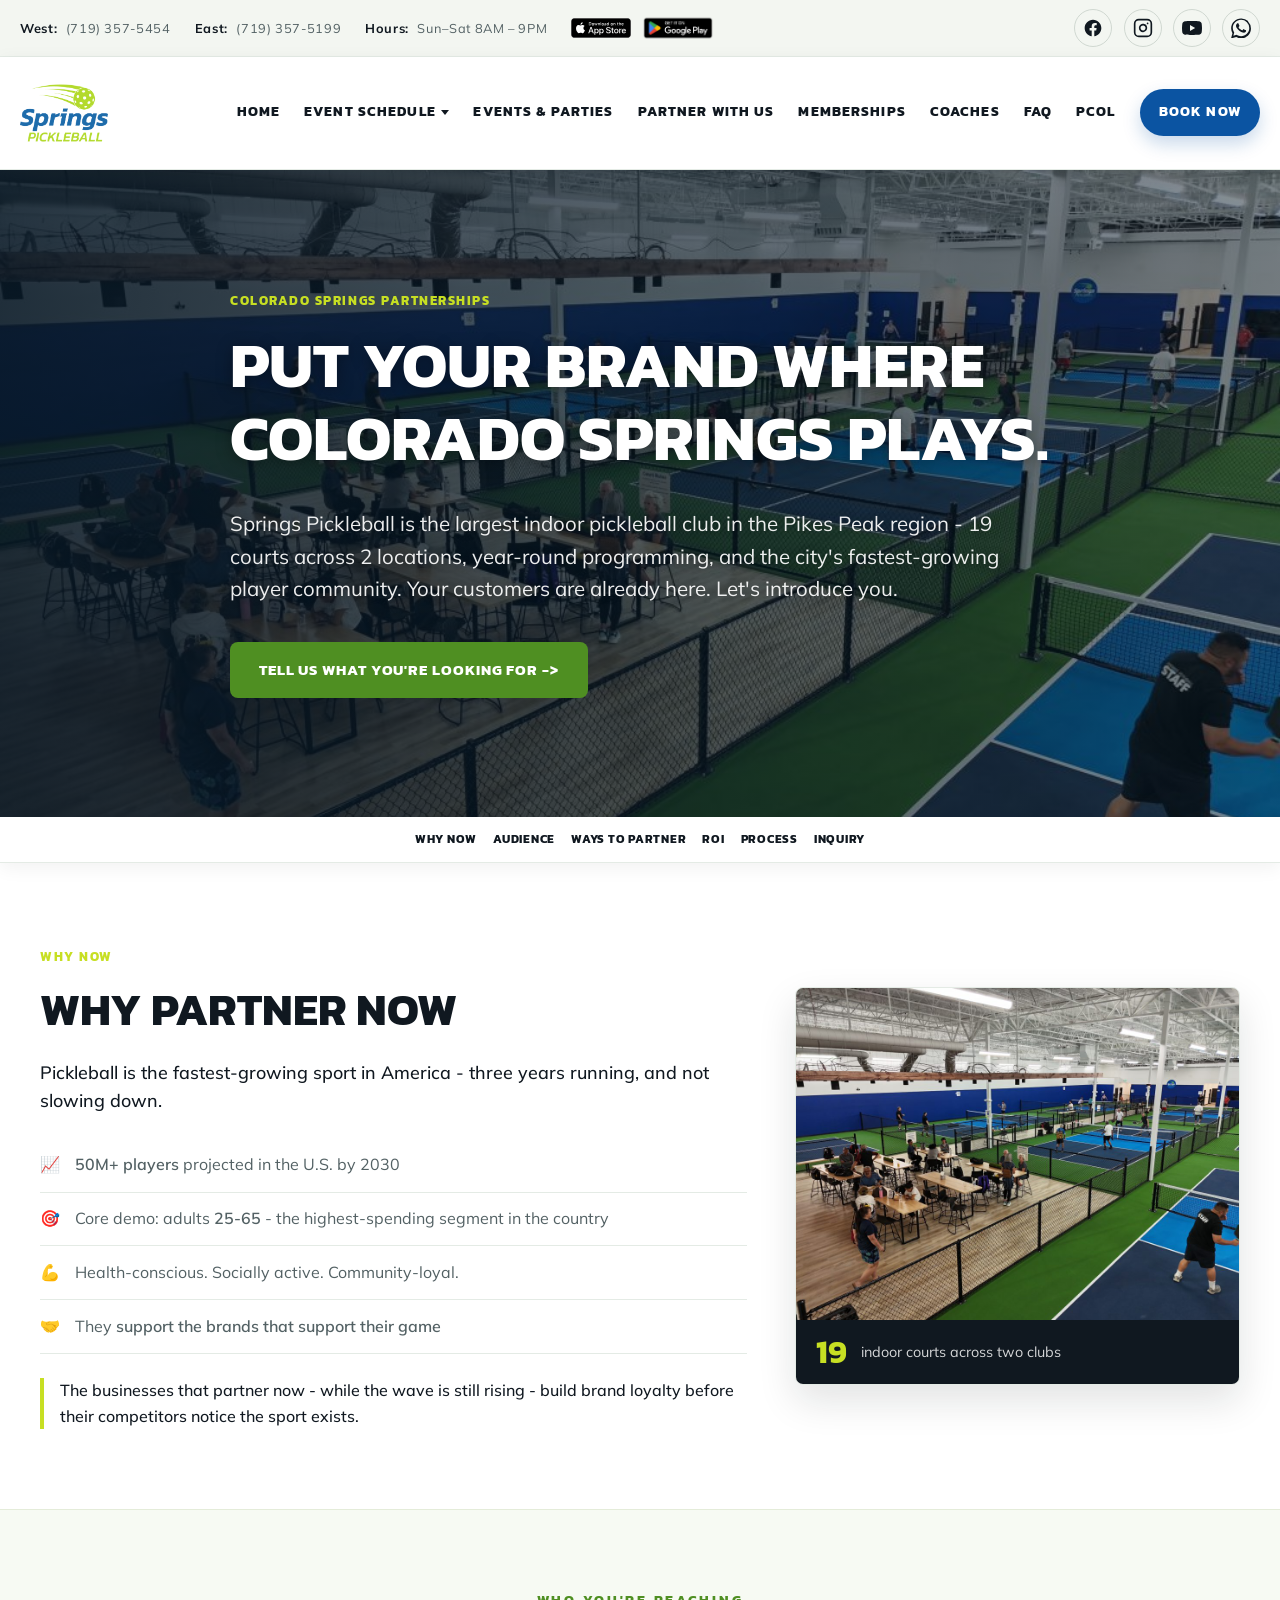
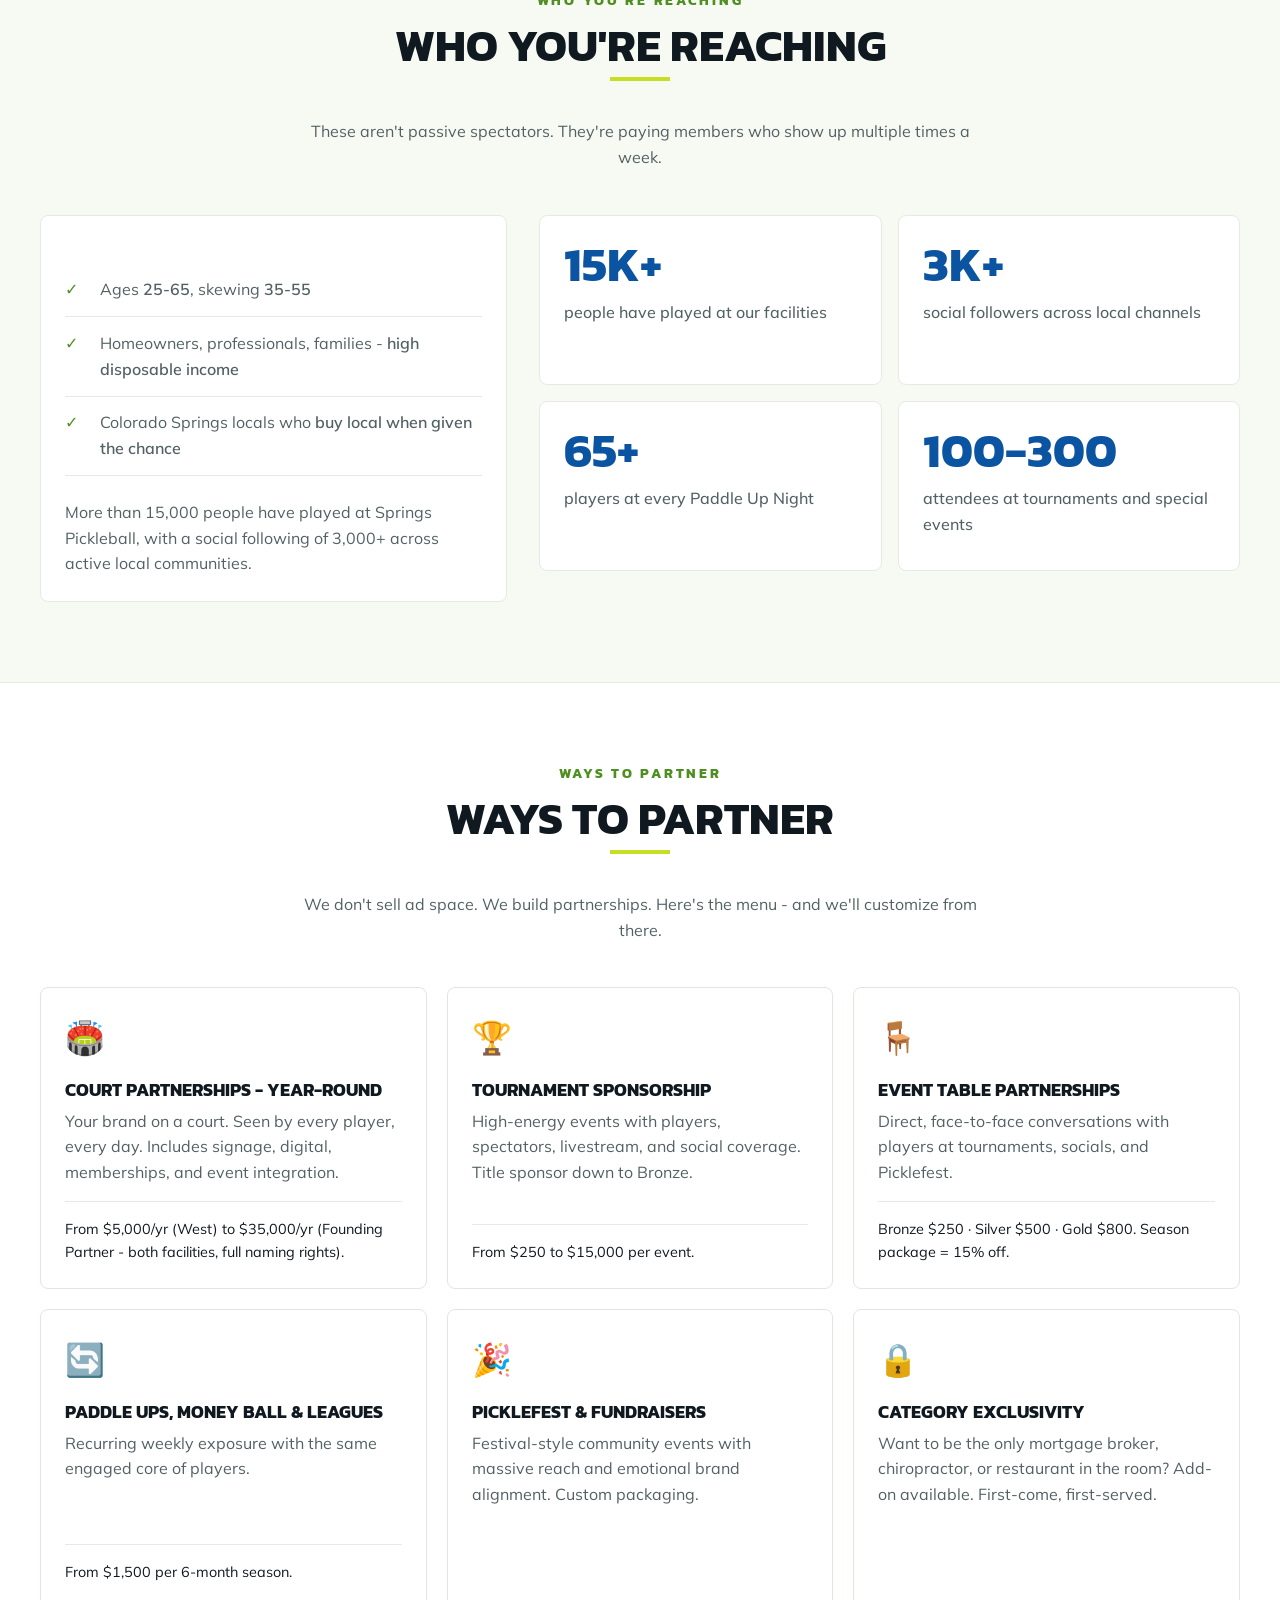
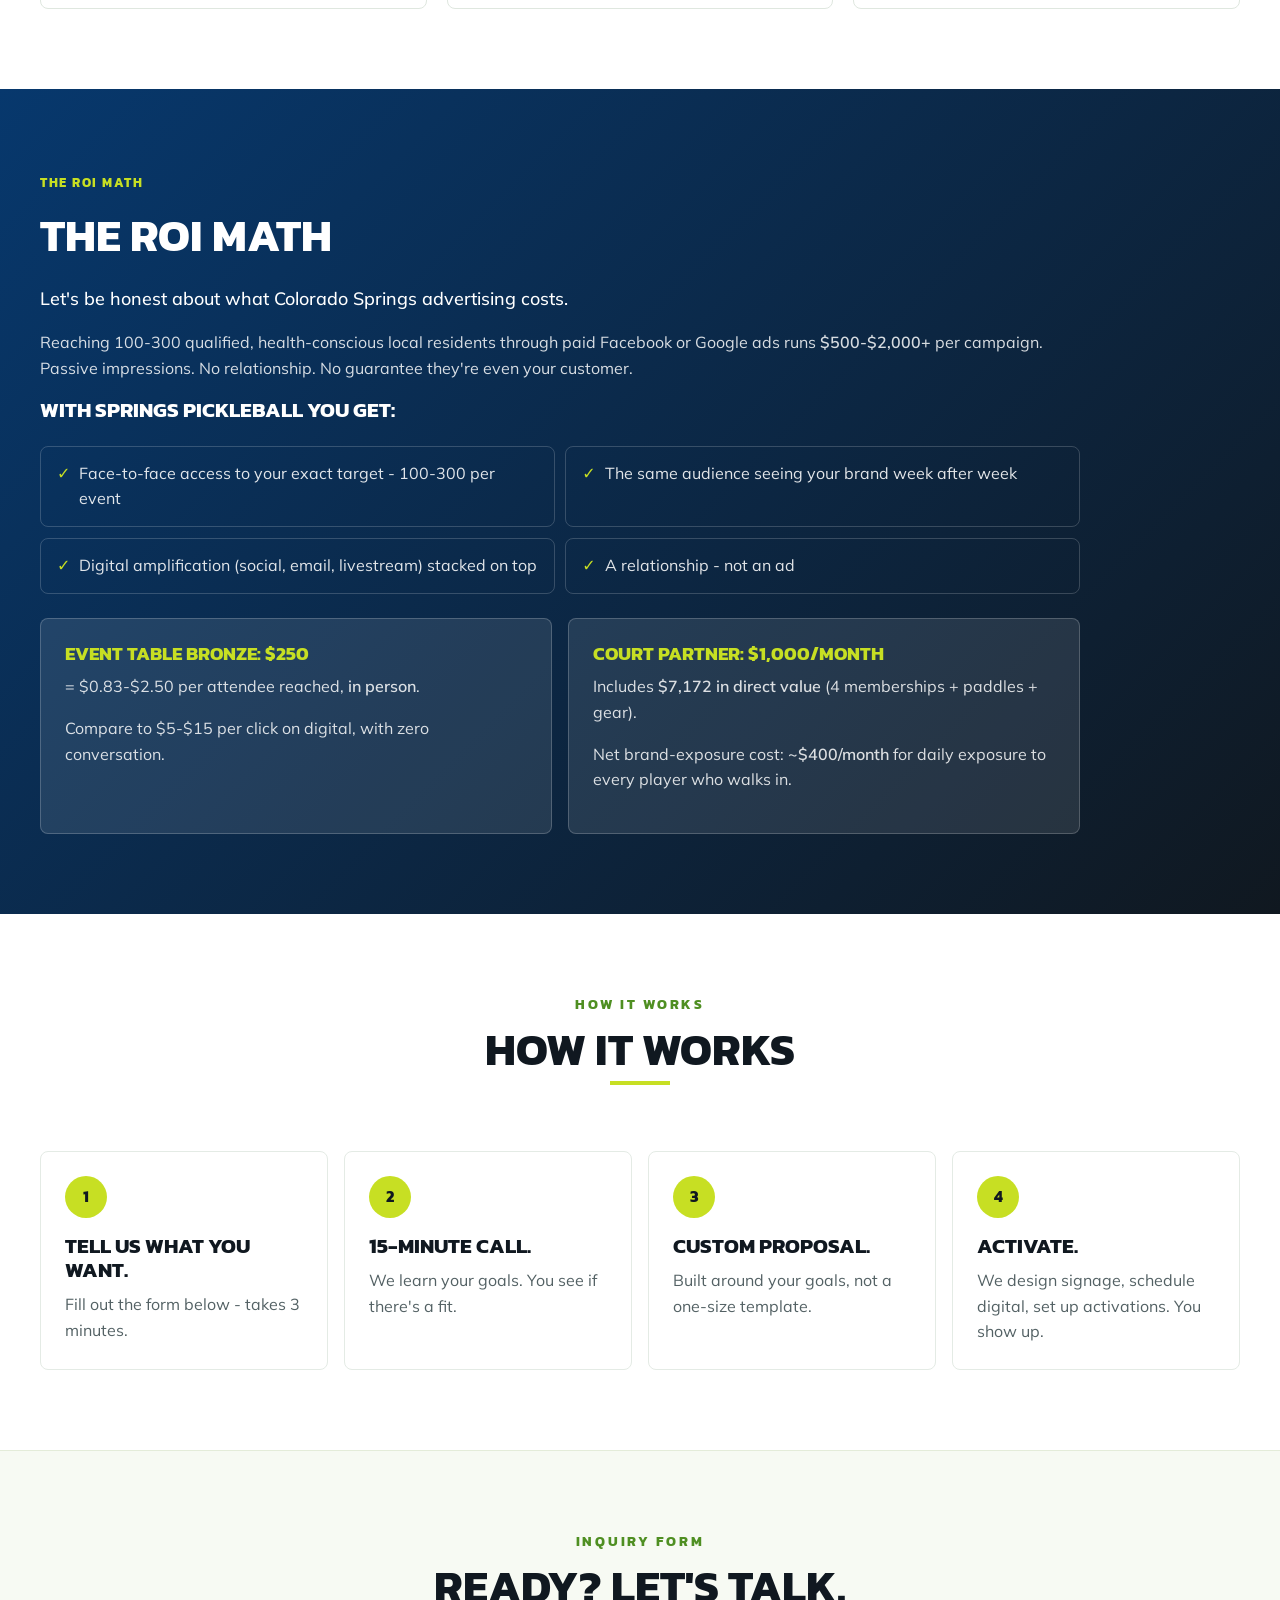
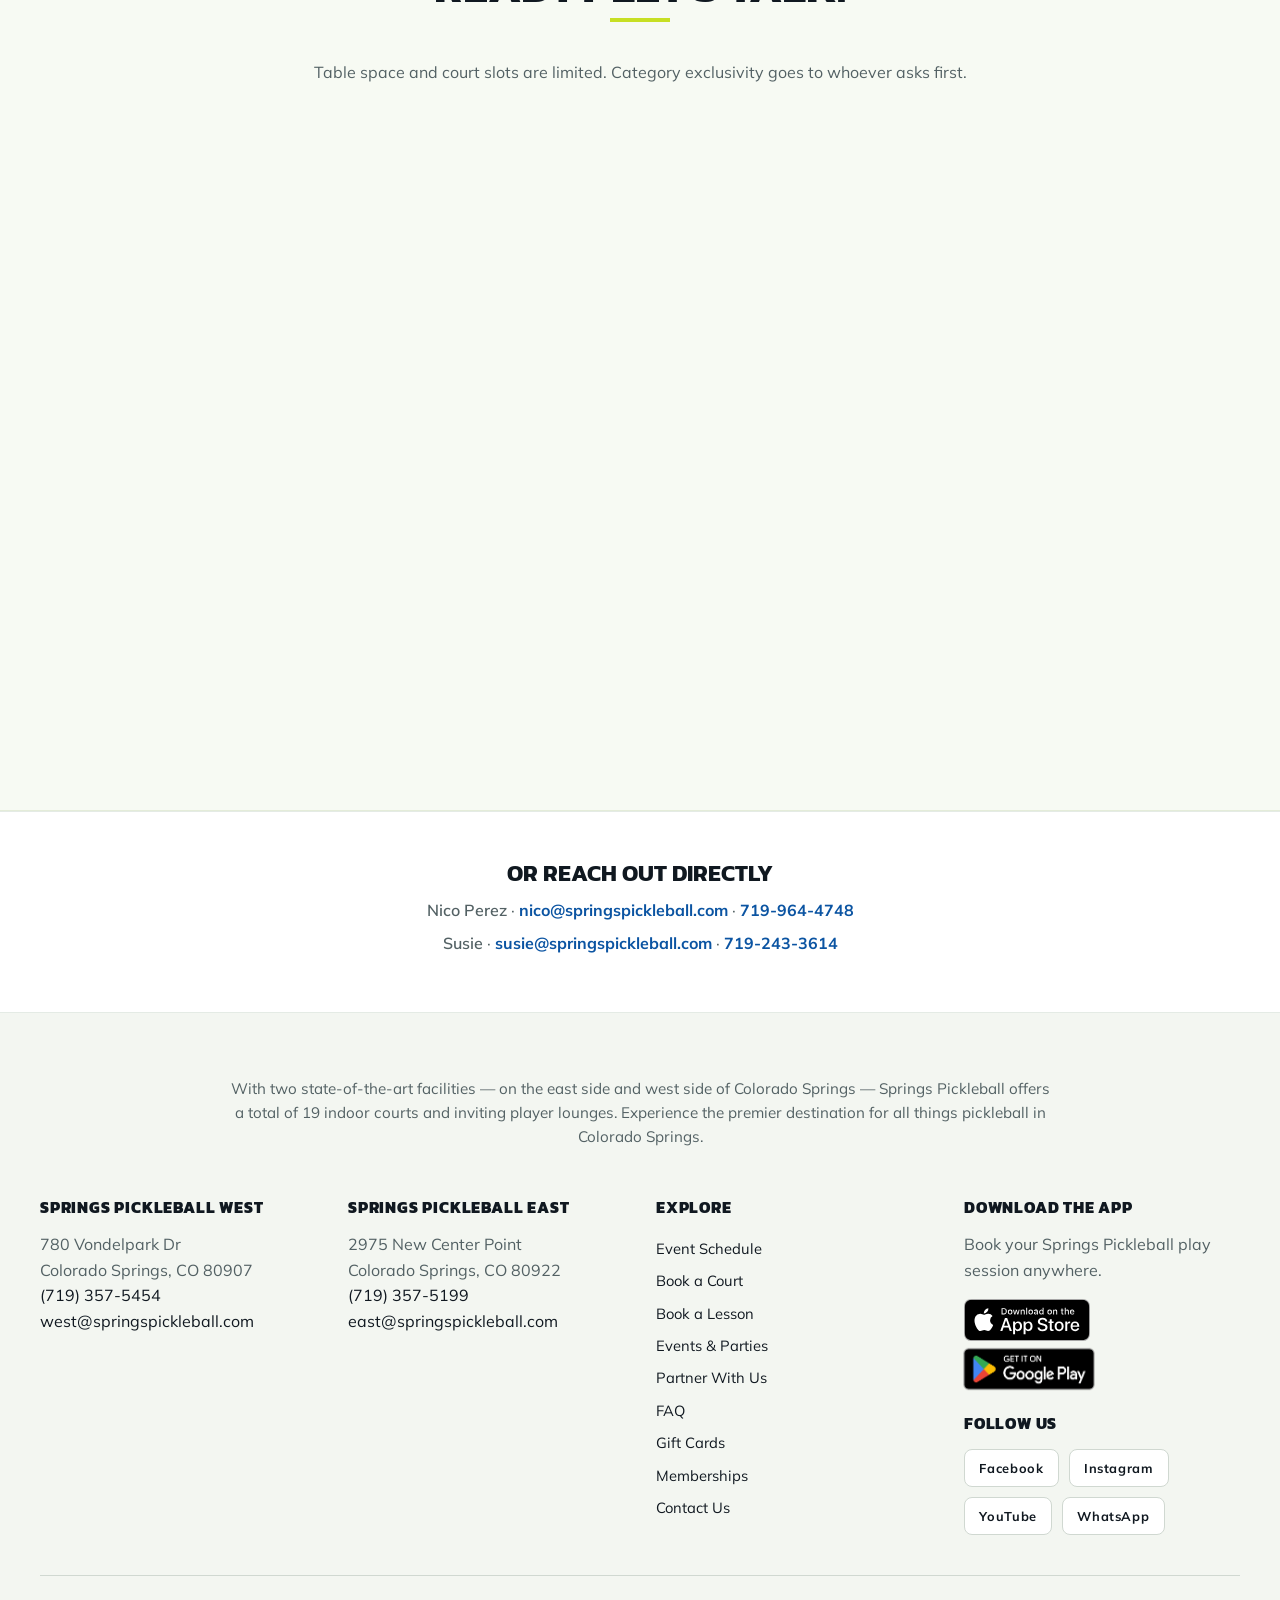
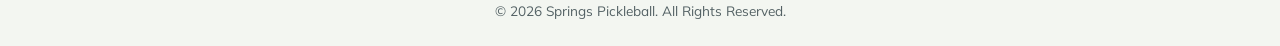
==== become-a-sponsor/index.html @ d71f283a "remove jobs" ====
<!DOCTYPE html>
<html lang="en">
<head>
<meta charset="UTF-8">
<meta name="viewport" content="width=device-width, initial-scale=1">
<title>Sponsor Springs Pickleball — Colorado Springs Partnerships</title>
<meta name="description" content="Partner with Colorado Springs' largest indoor pickleball community. Court, tournament, event table, and vendor sponsorships starting at $250. Get a custom proposal.">
<link rel="canonical" href="https://springspickleball.com/become-a-sponsor/">
<meta property="og:type" content="website">
<meta property="og:site_name" content="Springs Pickleball">
<meta property="og:title" content="Sponsor Springs Pickleball — Colorado Springs Partnerships">
<meta property="og:description" content="Partner with Colorado Springs' largest indoor pickleball community. Court, tournament, event table, and vendor sponsorships starting at $250. Get a custom proposal.">
<meta property="og:url" content="https://springspickleball.com/become-a-sponsor/">
<meta property="og:image" content="https://springspickleball.com/images/east-primary-overview-people.jpg">
<meta name="twitter:card" content="summary_large_image">
<meta name="twitter:title" content="Sponsor Springs Pickleball — Colorado Springs Partnerships">
<meta name="twitter:description" content="Partner with Colorado Springs' largest indoor pickleball community. Court, tournament, event table, and vendor sponsorships starting at $250.">
<meta name="twitter:image" content="https://springspickleball.com/images/east-primary-overview-people.jpg">
<script type="application/ld+json">
{
  "@context": "https://schema.org",
  "@type": "SportsActivityLocation",
  "@id": "https://springspickleball.com/#business",
  "name": "Springs Pickleball",
  "url": "https://springspickleball.com/",
  "image": "https://springspickleball.com/images/east-primary-overview-people.jpg",
  "description": "Indoor pickleball club in Colorado Springs with 19 courts across West and East locations, level-based open play, tournaments, lessons, events, memberships, and AI court cameras.",
  "sport": "Pickleball",
  "priceRange": "$$",
  "sameAs": [
    "https://www.facebook.com/profile.php?id=100082905789301",
    "https://www.instagram.com/springspickleball/",
    "https://www.youtube.com/@SpringsPickleballClub"
  ],
  "department": [
    {
      "@type": "SportsActivityLocation",
      "name": "Springs Pickleball West",
      "telephone": "+1-719-357-5454",
      "address": {
        "@type": "PostalAddress",
        "streetAddress": "780 Vondelpark Dr",
        "addressLocality": "Colorado Springs",
        "addressRegion": "CO",
        "postalCode": "80907",
        "addressCountry": "US"
      },
      "openingHoursSpecification": [{
        "@type": "OpeningHoursSpecification",
        "dayOfWeek": ["Monday","Tuesday","Wednesday","Thursday","Friday","Saturday","Sunday"],
        "opens": "08:00",
        "closes": "21:00"
      }]
    },
    {
      "@type": "SportsActivityLocation",
      "name": "Springs Pickleball East",
      "telephone": "+1-719-357-5199",
      "address": {
        "@type": "PostalAddress",
        "streetAddress": "2975 New Center Point",
        "addressLocality": "Colorado Springs",
        "addressRegion": "CO",
        "postalCode": "80922",
        "addressCountry": "US"
      },
      "openingHoursSpecification": [{
        "@type": "OpeningHoursSpecification",
        "dayOfWeek": ["Monday","Tuesday","Wednesday","Thursday","Friday","Saturday","Sunday"],
        "opens": "08:00",
        "closes": "21:00"
      }]
    }
  ]
}
</script>
<link rel="icon" href="/images/logo.png">
<link rel="preconnect" href="https://fonts.googleapis.com">
<link rel="preconnect" href="https://fonts.gstatic.com" crossorigin>
<link rel="preload" as="style" href="https://fonts.googleapis.com/css2?family=Kanit:wght@600;700;800;900&family=Mulish:wght@400;500;600;700&display=swap">
<link href="https://fonts.googleapis.com/css2?family=Kanit:wght@600;700;800;900&family=Mulish:wght@400;500;600;700&display=swap" rel="stylesheet">
<link rel="stylesheet" href="/styles.css">
<!-- PostHog analytics -->
<script>
    !function(t,e){var o,n,p,r;e.__SV||(window.posthog && window.posthog.__loaded)||(window.posthog=e,e._i=[],e.init=function(i,s,a){function g(t,e){var o=e.split(".");2==o.length&&(t=t[o[0]],e=o[1]),t[e]=function(){t.push([e].concat(Array.prototype.slice.call(arguments,0)))}}(p=t.createElement("script")).type="text/javascript",p.crossOrigin="anonymous",p.async=!0,p.src=s.api_host.replace(".i.posthog.com","-assets.i.posthog.com")+"/static/array.js",(r=t.getElementsByTagName("script")[0]).parentNode.insertBefore(p,r);var u=e;for(void 0!==a?u=e[a]=[]:a="posthog",u.people=u.people||[],u.toString=function(t){var e="posthog";return"posthog"!==a&&(e+="."+a),t||(e+=" (stub)"),e},u.people.toString=function(){return u.toString(1)+".people (stub)"},o="Ai Ri init Vi Yi Rr zi Gi Zi capture calculateEventProperties en register register_once register_for_session unregister unregister_for_session sn getFeatureFlag getFeatureFlagPayload getFeatureFlagResult isFeatureEnabled reloadFeatureFlags updateFlags updateEarlyAccessFeatureEnrollment getEarlyAccessFeatures on onFeatureFlags onSurveysLoaded onSessionId getSurveys getActiveMatchingSurveys renderSurvey displaySurvey cancelPendingSurvey canRenderSurvey canRenderSurveyAsync an identify setPersonProperties group resetGroups setPersonPropertiesForFlags resetPersonPropertiesForFlags setGroupPropertiesForFlags resetGroupPropertiesForFlags reset setIdentity clearIdentity get_distinct_id getGroups get_session_id get_session_replay_url alias set_config startSessionRecording stopSessionRecording sessionRecordingStarted captureException addExceptionStep captureLog startExceptionAutocapture stopExceptionAutocapture loadToolbar get_property getSessionProperty rn Ki createPersonProfile setInternalOrTestUser nn $i hn opt_in_capturing opt_out_capturing has_opted_in_capturing has_opted_out_capturing get_explicit_consent_status is_capturing clear_opt_in_out_capturing Xi debug Mr tn getPageViewId captureTraceFeedback captureTraceMetric Di".split(" "),n=0;n<o.length;n++)g(u,o[n]);e._i.push([i,s,a])},e.__SV=1)}(document,window.posthog||[]);
    posthog.init('phc_vF6eUVDUjHxFuzRYnQdYyFNWEmRdH77WgLQWCtuxiQvF', {
        api_host: 'https://us.i.posthog.com',
        defaults: '2026-01-30',
        person_profiles: 'identified_only',
    })
</script>
</head>
<body>

<div class="utility-bar">
  <div class="container">
    <div class="utility-info">
      <span><strong>West:</strong> <a href="tel:17193575454">(719) 357-5454</a></span>
      <span><strong>East:</strong> <a href="tel:17193575199">(719) 357-5199</a></span>
      <span><strong>Hours:</strong> Sun–Sat 8AM – 9PM</span>
      <span class="utility-apps">
        <a href="https://apps.apple.com/us/app/springs-pickleball/id6746125979" target="_blank" rel="noopener" class="app-badge apple" aria-label="Download on the App Store">
          <img src="/images/app-store-badge.svg" alt="Download on the App Store" loading="lazy" decoding="async">
        </a>
        <a href="https://play.google.com/store/apps/details?id=com.courtreserve.springpickvondelpark" target="_blank" rel="noopener" class="app-badge google" aria-label="Get it on Google Play">
          <img src="/images/google-play-badge.png" alt="Get it on Google Play" loading="lazy" decoding="async">
        </a>
      </span>
    </div>
    <div class="utility-social">
      <a href="https://www.facebook.com/profile.php?id=100082905789301" target="_blank" rel="noopener" aria-label="Facebook"><svg xmlns="http://www.w3.org/2000/svg" viewBox="0 0 24 24" fill="currentColor" aria-hidden="true"><path d="M22 12.06C22 6.5 17.52 2 12 2S2 6.5 2 12.06C2 17.08 5.66 21.24 10.44 22v-7.03H7.9v-2.91h2.54V9.85c0-2.52 1.49-3.91 3.77-3.91 1.09 0 2.24.2 2.24.2v2.47h-1.26c-1.24 0-1.63.77-1.63 1.57v1.89h2.77l-.44 2.91h-2.33V22C18.34 21.24 22 17.08 22 12.06z"/></svg></a>
      <a href="https://www.instagram.com/springspickleball/" target="_blank" rel="noopener" aria-label="Instagram"><svg xmlns="http://www.w3.org/2000/svg" viewBox="0 0 24 24" fill="none" stroke="currentColor" stroke-width="2" stroke-linecap="round" stroke-linejoin="round" aria-hidden="true"><rect width="20" height="20" x="2" y="2" rx="5"/><path d="M16 11.37A4 4 0 1 1 12.63 8 4 4 0 0 1 16 11.37z"/><path d="M17.5 6.5h.01"/></svg></a>
      <a href="https://www.youtube.com/@SpringsPickleballClub" target="_blank" rel="noopener" aria-label="YouTube"><svg xmlns="http://www.w3.org/2000/svg" viewBox="0 0 24 24" fill="currentColor" aria-hidden="true"><path d="M23.5 6.2a3 3 0 0 0-2.1-2.1C19.5 3.6 12 3.6 12 3.6s-7.5 0-9.4.5A3 3 0 0 0 .5 6.2 31.6 31.6 0 0 0 0 12a31.6 31.6 0 0 0 .5 5.8 3 3 0 0 0 2.1 2.1c1.9.5 9.4.5 9.4.5s7.5 0 9.4-.5a3 3 0 0 0 2.1-2.1A31.6 31.6 0 0 0 24 12a31.6 31.6 0 0 0-.5-5.8zM9.6 15.5v-7l6.2 3.5-6.2 3.5z"/></svg></a>
      <a href="https://chat.whatsapp.com/K9vtiqorP8m2vQCubyhikW?mode=r_c" target="_blank" rel="noopener" aria-label="WhatsApp"><svg xmlns="http://www.w3.org/2000/svg" viewBox="0 0 24 24" fill="currentColor" aria-hidden="true"><path d="M17.47 14.38c-.3-.15-1.76-.87-2.03-.97-.27-.1-.47-.15-.67.15-.2.3-.77.97-.94 1.17-.17.2-.35.22-.64.07-.3-.15-1.26-.46-2.39-1.48-.88-.79-1.48-1.76-1.65-2.06-.17-.3-.02-.46.13-.61.13-.13.3-.35.44-.52.15-.17.2-.3.3-.5.1-.2.05-.37-.02-.52-.08-.15-.67-1.61-.92-2.21-.24-.58-.49-.5-.67-.51h-.57c-.2 0-.52.07-.79.37-.27.3-1.04 1.02-1.04 2.48s1.07 2.88 1.21 3.08c.15.2 2.1 3.2 5.08 4.49.71.31 1.26.49 1.7.62.71.23 1.36.2 1.87.12.57-.08 1.76-.72 2-1.41.25-.69.25-1.29.17-1.41-.07-.12-.27-.2-.57-.35M12.05 21.79H12a9.9 9.9 0 0 1-5.03-1.38l-.36-.21-3.74.98 1-3.64-.23-.37A9.86 9.86 0 0 1 2.16 12c0-5.45 4.43-9.89 9.9-9.89 2.63 0 5.11 1.03 6.97 2.9a9.83 9.83 0 0 1 2.9 6.99c-.01 5.45-4.44 9.89-9.89 9.89m8.42-18.29A11.82 11.82 0 0 0 12.04.5C5.49.5.16 5.83.15 12.39c0 2.1.55 4.14 1.59 5.95L.06 24.5l6.3-1.65A11.88 11.88 0 0 0 12.05 24.5h.01c6.55 0 11.89-5.33 11.89-11.89a11.82 11.82 0 0 0-3.49-8.41"/></svg></a>
    </div>
  </div>
</div>

<header class="site-header">
  <div class="nav">
    <div class="nav-left">
      <a href="/" class="logo" aria-label="Springs Pickleball home">
        <img src="/images/logo.png" alt="Springs Pickleball">
      </a>
      <div class="pref-widget" id="prefWidget" hidden>
        <button type="button" class="pref-chip" data-pref="location">West</button>
        <button type="button" class="pref-chip" data-pref="access">Guest</button>
      </div>
    </div>
    <button class="nav-toggle" aria-label="Toggle menu" aria-expanded="false">☰</button>
    <ul class="nav-links">
      <li><a href="/">Home</a></li>
      <li class="has-dropdown">
        <a href="/events.html">Event Schedule <span class="chev"></span></a>
        <div class="megamenu">
          <div>
            <h5>West Colorado Springs</h5>
            <ul>
              <li><a href="https://app.courtreserve.com/online/publicbookings/8778?tab=explore" target="_blank" rel="noopener">All West Events</a></li>
              <li><a href="https://app.courtreserve.com/Online/Events/List/8778/GBT6FTIB7O8778" target="_blank" rel="noopener">Open Play</a></li>
              <li><a href="https://app.courtreserve.com/Online/Events/List/8778/YJTXG2EIEE8778" target="_blank" rel="noopener">Clinics &amp; Lessons</a></li>
              <li><a href="https://springspickleballtournaments.com" target="_blank" rel="noopener">Tournaments</a></li>
              <li><a href="https://app.courtreserve.com/Online/Events/List/8778/IEK4J2VCGD8778" target="_blank" rel="noopener">Free Intro to Pickleball</a></li>
              <li><a href="https://app.courtreserve.com/Online/Events/List/8778/KSG26IIQZ88778" target="_blank" rel="noopener">DUPR Events</a></li>
              <li><a href="https://app.courtreserve.com/Online/Events/List/8778/ZD9HYWGL548778" target="_blank" rel="noopener">Social Events</a></li>
            </ul>
          </div>
          <div>
            <h5>East Colorado Springs</h5>
            <ul>
              <li><a href="https://app.courtreserve.com/online/publicbookings/15687?tab=explore" target="_blank" rel="noopener">All East Events</a></li>
              <li><a href="https://app.courtreserve.com/Online/Events/List/15687/GBT6FTIB7O8778" target="_blank" rel="noopener">Open Play</a></li>
              <li><a href="https://app.courtreserve.com/Online/Events/List/15687/QMVL8Z1WB18778" target="_blank" rel="noopener">Clinics &amp; Lessons</a></li>
              <li><a href="https://springspickleballtournaments.com" target="_blank" rel="noopener">Tournaments</a></li>
              <li><a href="https://app.courtreserve.com/Online/Events/List/15687/IEK4J2VCGD8778" target="_blank" rel="noopener">Free Intro to Pickleball</a></li>
              <li><a href="https://app.courtreserve.com/Online/Events/List/15687/KSG26IIQZ88778" target="_blank" rel="noopener">DUPR Events</a></li>
              <li><a href="https://app.courtreserve.com/Online/Events/List/15687/AKGXI2B2O78778" target="_blank" rel="noopener">Social Events</a></li>
              <li><a href="https://app.courtreserve.com/Online/Events/List/15687/Q3OUIZPZML15687" target="_blank" rel="noopener">Youth Programs</a></li>
            </ul>
          </div>
        </div>
      </li>
      <li><a href="/events-parties.html">Events &amp; Parties</a></li>
      <li><a href="/become-a-sponsor/">Partner With Us</a></li>
      <li><a href="/memberships.html">Memberships</a></li>
      <li><a href="/instructors.html">Coaches</a></li>
      <li><a href="/faq.html">FAQ</a></li>
      <li><a href="https://pcolpickleball.com/" target="_blank" rel="noopener">PCOL</a></li>
      <li><a href="/book.html" class="nav-cta" data-open-book-modal>Book Now</a></li>
    </ul>
  </div>
</header>
<div class="book-modal-overlay" id="bookModalOverlay" hidden>
  <div class="book-modal" role="dialog" aria-modal="true" aria-labelledby="bookModalTitle">
    <button type="button" class="book-modal-close" aria-label="Close">&times;</button>
    <h3 id="bookModalTitle">Book a Court</h3>

    <div class="toggle-group book-modal-toggle" role="group" aria-label="Choose location">
      <button type="button" data-book-toggle="location" data-value="west" class="active">West</button>
      <button type="button" data-book-toggle="location" data-value="east">East</button>
    </div>

    <div class="toggle-group book-modal-toggle" role="group" aria-label="Choose account status">
      <button type="button" data-book-toggle="access" data-value="guest" class="active">Guest<span class="toggle-sub">no account</span></button>
      <button type="button" data-book-toggle="access" data-value="member">Member<span class="toggle-sub">any account</span></button>
    </div>

    <a href="https://app.courtreserve.com/online/publicbookings/8778" id="bookModalGo" class="btn book-modal-go" target="_blank" rel="noopener">Continue to Booking</a>
  </div>
</div>

<main class="sponsor-page">
  <section id="hero" class="sponsor-hero">
    <div class="container">
      <div class="sponsor-hero-copy reveal">
        <span class="eyebrow">Colorado Springs Partnerships</span>
        <h1>Put your brand where Colorado Springs plays.</h1>
        <p class="lead">Springs Pickleball is the largest indoor pickleball club in the Pikes Peak region - 19 courts across 2 locations, year-round programming, and the city's fastest-growing player community. Your customers are already here. Let's introduce you.</p>
        <a href="#form" class="btn btn-accent sponsor-hero-cta" data-sponsor-event="sponsor_hero_cta_click">Tell us what you're looking for -&gt;</a>
      </div>
    </div>
  </section>

  <nav class="sponsor-jump-nav" aria-label="Sponsor page sections">
    <div class="container">
      <a href="#why-now">Why Now</a>
      <a href="#audience">Audience</a>
      <a href="#partnerships">Ways to Partner</a>
      <a href="#roi">ROI</a>
      <a href="#process">Process</a>
      <a href="#form">Inquiry</a>
    </div>
  </nav>

  <section id="why-now" class="block sponsor-why-now">
    <div class="container">
      <div class="sponsor-split reveal">
        <div class="sponsor-copy">
          <span class="eyebrow">Why Now</span>
          <h2>Why partner now</h2>
          <p class="section-lead">Pickleball is the fastest-growing sport in America - three years running, and not slowing down.</p>
          <ul class="icon-list">
            <li><span aria-hidden="true">📈</span><strong>50M+ players</strong> projected in the U.S. by 2030</li>
            <li><span aria-hidden="true">🎯</span>Core demo: adults <strong>25-65</strong> - the highest-spending segment in the country</li>
            <li><span aria-hidden="true">💪</span>Health-conscious. Socially active. Community-loyal.</li>
            <li><span aria-hidden="true">🤝</span>They <strong>support the brands that support their game</strong></li>
          </ul>
          <p class="highlight-line">The businesses that partner now - while the wave is still rising - build brand loyalty before their competitors notice the sport exists.</p>
        </div>
        <div class="sponsor-image-card">
          <img src="/images/east-primary-overview-people.jpg" alt="Players gathering on the courts at Springs Pickleball East" loading="lazy" decoding="async">
          <div class="stat-ribbon"><strong>19</strong><span>indoor courts across two clubs</span></div>
        </div>
      </div>
    </div>
  </section>

  <section id="audience" class="block alt sponsor-audience">
    <div class="container">
      <div class="section-head reveal">
        <span class="eyebrow">Who You're Reaching</span>
        <h2>Who you're reaching</h2>
        <p>These aren't passive spectators. They're paying members who show up multiple times a week.</p>
      </div>
      <div class="audience-layout reveal-stagger">
        <div class="audience-copy">
          <ul class="check-list">
            <li>Ages <strong>25-65</strong>, skewing <strong>35-55</strong></li>
            <li>Homeowners, professionals, families - <strong>high disposable income</strong></li>
            <li>Colorado Springs locals who <strong>buy local when given the chance</strong></li>
          </ul>
          <p>More than 15,000 people have played at Springs Pickleball, with a social following of 3,000+ across active local communities.</p>
        </div>
        <div class="audience-stats">
          <div class="stat-block"><strong>15K+</strong><span>people have played at our facilities</span></div>
          <div class="stat-block"><strong>3K+</strong><span>social followers across local channels</span></div>
          <div class="stat-block"><strong>65+</strong><span>players at every Paddle Up Night</span></div>
          <div class="stat-block"><strong>100-300</strong><span>attendees at tournaments and special events</span></div>
        </div>
      </div>
    </div>
  </section>

  <section id="partnerships" class="block sponsor-partnerships">
    <div class="container">
      <div class="section-head reveal">
        <span class="eyebrow">Ways to Partner</span>
        <h2>Ways to partner</h2>
        <p>We don't sell ad space. We build partnerships. Here's the menu - and we'll customize from there.</p>
      </div>
      <div class="partnership-grid reveal-stagger">
        <a class="partner-card" href="#form" data-interest="Court Partnerships" data-sponsor-event="sponsor_card_click"><span class="card-icon" aria-hidden="true">🏟️</span><h3>Court Partnerships - Year-Round</h3><p>Your brand on a court. Seen by every player, every day. Includes signage, digital, memberships, and event integration.</p><p class="price-line">From $5,000/yr (West) to $35,000/yr (Founding Partner - both facilities, full naming rights).</p></a>
        <a class="partner-card" href="#form" data-interest="Tournament Sponsorship" data-sponsor-event="sponsor_card_click"><span class="card-icon" aria-hidden="true">🏆</span><h3>Tournament Sponsorship</h3><p>High-energy events with players, spectators, livestream, and social coverage. Title sponsor down to Bronze.</p><p class="price-line">From $250 to $15,000 per event.</p></a>
        <a class="partner-card" href="#form" data-interest="Event Table Partnerships" data-sponsor-event="sponsor_card_click"><span class="card-icon" aria-hidden="true">🪑</span><h3>Event Table Partnerships</h3><p>Direct, face-to-face conversations with players at tournaments, socials, and Picklefest.</p><p class="price-line">Bronze $250 · Silver $500 · Gold $800. Season package = 15% off.</p></a>
        <a class="partner-card" href="#form" data-interest="Paddle Ups, Money Ball & Leagues" data-sponsor-event="sponsor_card_click"><span class="card-icon" aria-hidden="true">🔄</span><h3>Paddle Ups, Money Ball &amp; Leagues</h3><p>Recurring weekly exposure with the same engaged core of players.</p><p class="price-line">From $1,500 per 6-month season.</p></a>
        <a class="partner-card" href="#form" data-interest="Picklefest & Fundraisers" data-sponsor-event="sponsor_card_click"><span class="card-icon" aria-hidden="true">🎉</span><h3>Picklefest &amp; Fundraisers</h3><p>Festival-style community events with massive reach and emotional brand alignment. Custom packaging.</p></a>
        <a class="partner-card" href="#form" data-interest="Category Exclusivity" data-sponsor-event="sponsor_card_click"><span class="card-icon" aria-hidden="true">🔒</span><h3>Category Exclusivity</h3><p>Want to be the only mortgage broker, chiropractor, or restaurant in the room? Add-on available. First-come, first-served.</p></a>
      </div>
    </div>
  </section>

  <section id="roi" class="sponsor-roi">
    <div class="container">
      <div class="roi-panel reveal">
        <span class="eyebrow">The ROI Math</span>
        <h2>The ROI math</h2>
        <p class="section-lead">Let's be honest about what Colorado Springs advertising costs.</p>
        <p>Reaching 100-300 qualified, health-conscious local residents through paid Facebook or Google ads runs <strong>$500-$2,000+</strong> per campaign. Passive impressions. No relationship. No guarantee they're even your customer.</p>
        <h3>With Springs Pickleball you get:</h3>
        <ul class="roi-list">
          <li>Face-to-face access to your exact target - 100-300 per event</li>
          <li>The same audience seeing your brand week after week</li>
          <li>Digital amplification (social, email, livestream) stacked on top</li>
          <li>A relationship - not an ad</li>
        </ul>
        <div class="roi-boxes">
          <div class="roi-box"><h3>Event Table Bronze: $250</h3><p>= $0.83-$2.50 per attendee reached, <strong>in person</strong>.</p><p>Compare to $5-$15 per click on digital, with zero conversation.</p></div>
          <div class="roi-box"><h3>Court Partner: $1,000/month</h3><p>Includes <strong>$7,172 in direct value</strong> (4 memberships + paddles + gear).</p><p>Net brand-exposure cost: <strong>~$400/month</strong> for daily exposure to every player who walks in.</p></div>
        </div>
      </div>
    </div>
  </section>

  <section id="process" class="block sponsor-process">
    <div class="container">
      <div class="section-head reveal">
        <span class="eyebrow">How It Works</span>
        <h2>How it works</h2>
      </div>
      <div class="process-grid reveal-stagger">
        <div class="process-step"><span>1</span><h3>Tell us what you want.</h3><p>Fill out the form below - takes 3 minutes.</p></div>
        <div class="process-step"><span>2</span><h3>15-minute call.</h3><p>We learn your goals. You see if there's a fit.</p></div>
        <div class="process-step"><span>3</span><h3>Custom proposal.</h3><p>Built around your goals, not a one-size template.</p></div>
        <div class="process-step"><span>4</span><h3>Activate.</h3><p>We design signage, schedule digital, set up activations. You show up.</p></div>
      </div>
    </div>
  </section>

  <section id="form" class="block alt sponsor-form-section">
    <div class="container">
      <div class="section-head reveal">
        <span class="eyebrow">Inquiry Form</span>
        <h2>Ready? Let's talk.</h2>
        <p>Table space and court slots are limited. Category exclusivity goes to whoever asks first.</p>
      </div>
      <div class="contact-form-embed reveal">
        <iframe loading="lazy" title="Sponsorship inquiry form" src="https://translucent-punishment-2cb.notion.site/ebd//36437c4129098075b1eeec6118161fb7" width="100%" height="600" frameborder="0" allowfullscreen=""></iframe>
      </div>
    </div>
  </section>

  <section id="contact" class="sponsor-contact">
    <div class="container reveal">
      <h2>Or reach out directly</h2>
      <p><strong>Nico Perez</strong> · <a href="mailto:nico@springspickleball.com" data-sponsor-event="sponsor_contact_click">nico@springspickleball.com</a> · <a href="tel:17199644748" data-sponsor-event="sponsor_contact_click">719-964-4748</a></p>
      <p><strong>Susie</strong> · <a href="mailto:susie@springspickleball.com" data-sponsor-event="sponsor_contact_click">susie@springspickleball.com</a> · <a href="tel:17192433614" data-sponsor-event="sponsor_contact_click">719-243-3614</a></p>
    </div>
  </section>
</main>

<footer class="site-footer">
  <div class="container">
    <p class="footer-intro">With two state-of-the-art facilities — on the east side and west side of Colorado Springs — Springs Pickleball offers a total of 19 indoor courts and inviting player lounges. Experience the premier destination for all things pickleball in Colorado Springs.</p>
    <div class="footer-grid">
      <div>
        <h4>Springs Pickleball West</h4>
        <p>780 Vondelpark Dr<br>Colorado Springs, CO 80907<br><a href="tel:17193575454">(719) 357-5454</a><br><a href="mailto:west@springspickleball.com">west@springspickleball.com</a></p>
      </div>
      <div>
        <h4>Springs Pickleball East</h4>
        <p>2975 New Center Point<br>Colorado Springs, CO 80922<br><a href="tel:17193575199">(719) 357-5199</a><br><a href="mailto:east@springspickleball.com">east@springspickleball.com</a></p>
      </div>
      <div>
        <h4>Explore</h4>
        <ul>
          <!-- <li><a href="/jobs.html">Jobs</a></li> -->
          <li><a href="/events.html">Event Schedule</a></li>
          <li><a href="/book.html">Book a Court</a></li>
          <li><a href="/instructors.html">Book a Lesson</a></li>
          <li><a href="/events-parties.html">Events &amp; Parties</a></li>
          <li><a href="/become-a-sponsor/">Partner With Us</a></li>
          <li><a href="/faq.html">FAQ</a></li>
          <li><a href="https://shop.springspickleball.com" target="_blank" rel="noopener">Gift Cards</a></li>
          <li><a href="/memberships.html">Memberships</a></li>
          <li><a href="/contact.html">Contact Us</a></li>
        </ul>
      </div>
      <div>
        <h4>Download The App</h4>
        <p>Book your Springs Pickleball play session anywhere.</p>
        <div class="footer-apps">
          <a href="https://apps.apple.com/us/app/springs-pickleball/id6746125979" target="_blank" rel="noopener" class="app-badge apple" aria-label="Download on the App Store">
            <img src="/images/app-store-badge.svg" alt="Download on the App Store" loading="lazy" decoding="async">
          </a>
          <a href="https://play.google.com/store/apps/details?id=com.courtreserve.springpickvondelpark" target="_blank" rel="noopener" class="app-badge google" aria-label="Get it on Google Play">
            <img src="/images/google-play-badge.png" alt="Get it on Google Play" loading="lazy" decoding="async">
          </a>
        </div>
        <h4 style="margin-top:1.5rem;">Follow Us</h4>
        <div class="footer-apps footer-social">
          <a href="https://www.facebook.com/profile.php?id=100082905789301" target="_blank" rel="noopener">Facebook</a>
          <a href="https://www.instagram.com/springspickleball/" target="_blank" rel="noopener">Instagram</a>
          <a href="https://www.youtube.com/@SpringsPickleballClub" target="_blank" rel="noopener">YouTube</a>
          <a href="https://chat.whatsapp.com/K9vtiqorP8m2vQCubyhikW?mode=r_c" target="_blank" rel="noopener">WhatsApp</a>
        </div>
      </div>
    </div>    <div class="copyright">© <span id="year"></span> Springs Pickleball. All Rights Reserved.</div>
  </div>
</footer>

<div class="mobile-book-bar">
  <div class="bar-inner">
    <a href="https://app.courtreserve.com/online/publicbookings/8778" class="btn" target="_blank" rel="noopener">West Courts</a>
    <a href="https://app.courtreserve.com/online/publicbookings/15687" class="btn" target="_blank" rel="noopener">East Courts</a>
  </div>
</div>

<script src="/main.js"></script>
<script>document.getElementById('year').textContent = new Date().getFullYear();</script>
</body>
</html>
---- styles.css ----
:root {
  --main: #c7df23;
  --main-dark: #aeca1e;
  --green-deep: #4f8f22;
  --accent: #0b54a2;
  --accent-dark: #07386d;
  --court-blue: #123568;
  --court-green: #5e923c;
  --black: #101820;
  --gray: #f3f6f1;
  --white: #ffffff;
  --muted: #536164;
  --max: 1240px;
  --header-max: 1360px;
  --font-body: 'Mulish', system-ui, -apple-system, sans-serif;
  --font-head: 'Kanit', system-ui, -apple-system, sans-serif;
}

* { box-sizing: border-box; }
html { scroll-behavior: smooth; }
body {
  margin: 0;
  font-family: var(--font-body);
  color: var(--black);
  background: var(--white);
  line-height: 1.6;
  overflow-x: hidden;
}
h1, h2, h3, h4 {
  font-family: var(--font-head);
  font-weight: 800;
  line-height: 1.15;
  margin: 0 0 0.5em;
  text-transform: uppercase;
  letter-spacing: 0;
}
h1 { font-size: clamp(2.4rem, 5.5vw, 4rem); }
h2 { font-size: clamp(1.9rem, 3.8vw, 2.8rem); }
h3 { font-size: 1.3rem; }
p { margin: 0 0 1em; }
a { color: var(--black); text-decoration: none; }
a:hover { color: var(--main); }
img { max-width: 100%; height: auto; display: block; }

.container {
  max-width: var(--max);
  margin: 0 auto;
  padding: 0 1.25rem;
}

/* ===== Utility top bar ===== */
.utility-bar {
  background: var(--gray);
  color: var(--muted);
  font-size: 0.8rem;
  letter-spacing: 0.05em;
  border-bottom: 1px solid #e4ebe5;
}
.utility-bar .container {
  display: flex;
  align-items: center;
  justify-content: space-between;
  max-width: var(--header-max);
  padding: 0.55rem 1.25rem;
  gap: 1rem;
  flex-wrap: wrap;
}
.utility-bar a { color: var(--muted); }
.utility-bar a:hover { color: var(--accent); }
.utility-info { display: flex; align-items: center; gap: 1.5rem; flex-wrap: wrap; }
.utility-info strong { color: var(--black); font-weight: 700; margin-right: 0.3rem; }
.utility-apps { display: inline-flex; align-items: center; gap: 0.5rem; }
.utility-apps .app-badge img { height: 20px; width: auto; display: block; }
.utility-apps .app-badge.google img { height: 30px; margin: -5px 0; }
.utility-social { display: flex; gap: 0.7rem; align-items: center; }
.utility-social a {
  display: inline-flex;
  width: 38px; height: 38px;
  align-items: center; justify-content: center;
  border: 1px solid #d0d8d1;
  border-radius: 999px;
  color: var(--black);
  font-family: var(--font-head);
  font-weight: 800;
  font-size: 0.72rem;
  text-transform: uppercase;
  transition: background 0.15s, color 0.15s, border-color 0.15s;
}
.utility-social a:hover { background: var(--main); color: var(--black); border-color: var(--main); }
.utility-social svg { width: 20px; height: 20px; display: block; }

/* ===== Site header with mega-menu ===== */
.site-header {
  position: sticky;
  top: 0;
  z-index: 100;
  background: var(--white);
  color: var(--black);
  box-shadow: 0 1px 0 #e4ebe5, 0 4px 18px rgba(16,24,26,0.06);
}
.nav {
  display: flex;
  align-items: center;
  justify-content: space-between;
  padding: 0.75rem 1.25rem;
  max-width: var(--header-max);
  margin: 0 auto;
  gap: 1.5rem;
}
.nav-left { display: flex; align-items: center; gap: 0.85rem; min-width: 0; }
.nav-left > a.logo { display: inline-flex; align-items: center; gap: 0.6rem; }
.nav a { color: var(--black); }
.logo img {
  height: 88px;
  width: auto;
  display: block;
}
.pref-widget { display: flex; align-items: center; gap: 0.4rem; flex-shrink: 0; }
.pref-widget[hidden] { display: none; }
.pref-chip {
  display: inline-flex;
  align-items: center;
  gap: 0.3rem;
  background: var(--gray);
  border: 1px dashed #b9c4bb;
  border-radius: 999px;
  padding: 0.3rem 0.65rem;
  font-family: var(--font-head);
  font-weight: 700;
  font-size: 0.68rem;
  text-transform: uppercase;
  letter-spacing: 0.04em;
  color: var(--black);
  cursor: pointer;
  transition: background 0.15s, border-color 0.15s;
}
.pref-chip:hover { background: var(--main); border-color: var(--main-dark); }
.pref-chip .pref-chip-icon { font-size: 0.7rem; color: var(--muted); }
.pref-chip:hover .pref-chip-icon { color: var(--black); }
@media (max-width: 640px) {
  .pref-chip { font-size: 0.6rem; padding: 0.25rem 0.5rem; }
}
@media (max-width: 640px) {
  .logo img { height: 64px; }
}

.nav-links {
  display: flex;
  gap: 1.5rem;
  list-style: none;
  margin: 0;
  padding: 0;
  align-items: center;
}
.nav-links > li { position: relative; }
.nav-links > li > a,
.nav-links > li > button {
  font-family: var(--font-head);
  font-weight: 700;
  font-size: 0.88rem;
  text-transform: uppercase;
  letter-spacing: 0.08em;
  padding: 1.5rem 0;
  display: inline-flex;
  align-items: center;
  gap: 0.35rem;
  background: none;
  border: 0;
  color: var(--black);
  cursor: pointer;
  font-family: var(--font-head);
}
.nav-links > li > a.active,
.nav-links > li.open > a,
.nav-links > li.open > button,
.nav-links > li > a:hover,
.nav-links > li > button:hover { color: var(--accent); }
.nav-links .chev {
  display: inline-block;
  width: 0; height: 0;
  border-left: 4px solid transparent;
  border-right: 4px solid transparent;
  border-top: 5px solid currentColor;
  transition: transform 0.15s;
}
.nav-links > li.open .chev { transform: rotate(180deg); }

.nav-links > li > a.nav-cta {
  background: var(--accent);
  color: var(--white) !important;
  padding: 0.75rem 1.2rem !important;
  border-radius: 999px;
  box-shadow: 0 8px 18px rgba(11,84,162,0.22);
  transition: background 0.15s, color 0.15s, box-shadow 0.15s, transform 0.15s;
}
.nav-links > li > a.nav-cta:hover,
.nav-links > li > a.nav-cta.active {
  background: var(--accent-dark);
  color: var(--white) !important;
  box-shadow: 0 10px 22px rgba(7,56,109,0.28);
  transform: translateY(-1px);
}
/* Dropdown (simple) */
.submenu {
  position: absolute;
  top: 100%;
  left: 0;
  min-width: 240px;
  background: var(--white);
  border-top: 3px solid var(--main);
  padding: 0.5rem 0;
  list-style: none;
  margin: 0;
  box-shadow: 0 12px 32px rgba(16,24,26,0.12);
  display: none;
  z-index: 101;
}
.nav-links > li.open > .submenu { display: block; }
.submenu li a {
  display: block;
  padding: 0.65rem 1.2rem;
  font-size: 0.85rem;
  font-weight: 600;
  letter-spacing: 0.02em;
  color: var(--black);
  white-space: nowrap;
}
.submenu li a:hover { background: var(--gray); color: var(--accent); }

/* Mega-menu (Event Schedule) */
.megamenu {
  position: absolute;
  top: 100%;
  left: 50%;
  transform: translateX(-50%);
  min-width: 640px;
  background: var(--white);
  border-top: 3px solid var(--main);
  padding: 1.5rem;
  display: none;
  grid-template-columns: 1fr 1fr;
  gap: 2rem;
  box-shadow: 0 12px 32px rgba(16,24,26,0.12);
  z-index: 101;
}
.nav-links > li.open > .megamenu { display: grid; }
.megamenu h5 {
  color: var(--green-deep);
  font-family: var(--font-head);
  font-size: 0.75rem;
  font-weight: 800;
  letter-spacing: 0.15em;
  text-transform: uppercase;
  margin: 0 0 0.6rem;
  padding-bottom: 0.4rem;
  border-bottom: 1px solid #e4ebe5;
}
.megamenu ul { list-style: none; margin: 0; padding: 0; }
.megamenu li a {
  display: block;
  color: var(--black);
  padding: 0.35rem 0;
  font-size: 0.85rem;
  font-weight: 500;
}
.megamenu li a:hover { color: var(--accent); }
.megamenu .level-group {
  border-top: 1px dashed #e4ebe5;
  margin-top: 0.6rem;
  padding-top: 0.4rem;
}

.nav-toggle {
  display: none;
  background: none;
  border: 0;
  color: var(--black);
  font-size: 1.6rem;
  cursor: pointer;
  padding: 0.5rem;
}

@media (max-width: 1180px) {
  .nav-toggle { display: block; }
  .nav-links {
    position: absolute;
    top: 100%;
    left: 0;
    right: 0;
    flex-direction: column;
    gap: 0;
    background: var(--white);
    padding: 0.5rem 0;
    display: none;
    max-height: calc(100vh - 120px);
    overflow-y: auto;
    box-shadow: 0 12px 24px rgba(16,24,26,0.08);
  }
  .nav-links.open { display: flex; }
  .nav-links > li { width: 100%; border-bottom: 1px solid #eef2ef; }
  .nav-links > li > a,
  .nav-links > li > button { padding: 1rem 1.25rem; width: 100%; justify-content: space-between; }
  .submenu, .megamenu {
    position: static;
    transform: none;
    min-width: 0;
    width: 100%;
    grid-template-columns: 1fr;
    border-top: 0;
    box-shadow: none;
    background: var(--gray);
    padding: 0.5rem 0;
  }
  .submenu li a, .megamenu li a { padding: 0.6rem 1.5rem; }
  .megamenu { padding: 1rem 1.25rem; }
  .megamenu h5 { padding-left: 0.25rem; }
  .nav-cta { margin: 0.75rem 1.25rem; text-align: center; }
}

/* ===== Book Court modal ===== */
.book-modal-overlay {
  position: fixed;
  inset: 0;
  background: rgba(16,24,26,0.55);
  display: flex;
  align-items: center;
  justify-content: center;
  padding: 1rem;
  z-index: 300;
}
.book-modal-overlay[hidden] { display: none; }
.book-modal {
  position: relative;
  width: 100%;
  max-width: 360px;
  background: var(--white);
  border-radius: 16px;
  padding: 2rem 1.75rem 1.75rem;
  text-align: center;
  box-shadow: 0 20px 60px rgba(0,0,0,0.25);
}
.book-modal h3 {
  font-family: var(--font-head);
  text-transform: uppercase;
  letter-spacing: 0.04em;
  margin: 0 0 1.25rem;
}
.book-modal-close {
  position: absolute;
  top: 0.6rem;
  right: 0.75rem;
  background: none;
  border: 0;
  font-size: 1.6rem;
  line-height: 1;
  color: var(--muted);
  cursor: pointer;
  padding: 0.25rem;
}
.book-modal-close:hover { color: var(--black); }
.book-modal-toggle {
  display: flex;
  justify-content: center;
  margin: 0 auto 1rem;
}
.book-modal-toggle button {
  display: flex;
  flex-direction: column;
  align-items: center;
  line-height: 1.2;
  min-width: 100px;
}
.book-modal-toggle .toggle-sub {
  font-family: var(--font-body);
  font-weight: 500;
  text-transform: none;
  letter-spacing: 0;
  font-size: 0.68rem;
  color: var(--muted);
}
.book-modal-toggle button.active .toggle-sub { color: var(--black); }
.book-modal-go {
  display: block;
  width: 100%;
  margin-top: 1.5rem;
  text-align: center;
}

/* ===== Buttons ===== */
.btn {
  display: inline-block;
  padding: 0.85rem 1.75rem;
  background: var(--main);
  color: var(--black);
  font-family: var(--font-head);
  font-weight: 700;
  text-transform: uppercase;
  letter-spacing: 0.06em;
  font-size: 0.9rem;
  border-radius: 8px;
  border: 0;
  cursor: pointer;
  transition: transform 0.15s ease, background 0.15s ease, color 0.15s ease;
}
.btn:hover { background: var(--main-dark); color: var(--black); transform: translateY(-1px); }
.btn-dark { background: var(--accent); color: var(--white) !important; }
.btn-dark:hover { background: var(--accent-dark); color: var(--white) !important; }
.btn-outline {
  background: transparent;
  color: var(--white);
  border: 2px solid var(--main);
}
.btn-outline:hover { background: var(--main); color: var(--black); border-color: var(--main); }
.btn-accent { background: var(--green-deep); color: var(--white); }
.btn-accent:hover { background: var(--main); color: var(--black); }

/* ===== Hero (image background) ===== */
.hero {
  position: relative;
  color: var(--white);
  text-align: left;
  background: url('images/east-patio-court-people.jpg') center/cover no-repeat;
  min-height: 680px;
  padding: 7.5rem 0 5.25rem;
  overflow: hidden;
  display: flex;
  align-items: end;
}
.hero::before {
  content: '';
  position: absolute;
  inset: 0;
  z-index: 1;
  background: linear-gradient(90deg, rgba(7,24,38,0.90) 0%, rgba(7,24,38,0.64) 46%, rgba(7,24,38,0.12) 100%);
  pointer-events: none;
}
.hero::after {
  content: '';
  position: absolute;
  bottom: -1px; left: 0; right: 0;
  z-index: 3;
  height: 10px;
  background: var(--main);
}
.hero-video {
  position: absolute;
  inset: 0;
  z-index: 0;
  width: 100%;
  height: 100%;
  object-fit: cover;
}
.hero .container {
  position: relative;
  z-index: 2;
  display: grid;
  grid-template-columns: minmax(0, 720px) minmax(260px, 360px);
  gap: 3rem;
  align-items: end;
}
.hero .eyebrow {
  display: inline-block;
  background: var(--main);
  color: var(--black);
  font-family: var(--font-head);
  font-weight: 700;
  font-size: 0.78rem;
  letter-spacing: 0.18em;
  text-transform: uppercase;
  padding: 0.35rem 0.9rem;
  border-radius: 6px;
  margin-bottom: 1rem;
}
.hero h1 {
  color: var(--white);
  max-width: 720px;
  text-shadow: 0 3px 20px rgba(0,0,0,0.4);
}
.hero h1 em { color: var(--main); font-style: normal; }
.hero p.lead {
  max-width: 680px;
  margin: 0 0 2rem;
  font-size: 1.18rem;
  color: rgba(255,255,255,0.92);
  text-shadow: 0 2px 12px rgba(0,0,0,0.35);
}
.hero-ctas { display: flex; gap: 1rem; justify-content: flex-start; flex-wrap: wrap; }
.hero-ctas .btn-outline { color: var(--black); border-color: var(--black); }
.hero-ctas .btn-outline:hover { background: var(--main); border-color: var(--main); color: var(--black); }
.hero-panel {
  background: rgba(255,255,255,0.94);
  color: var(--black);
  border-top: 6px solid var(--main);
  box-shadow: 0 18px 45px rgba(0,0,0,0.22);
  padding: 1.35rem;
  display: grid;
  gap: 0.75rem;
}
.hero-panel div {
  display: grid;
  grid-template-columns: 76px 1fr;
  align-items: center;
  gap: 0.9rem;
  padding: 0.6rem 0;
  border-bottom: 1px solid #dfe7df;
}
.hero-panel div:last-child { border-bottom: 0; }
.hero-panel strong {
  color: var(--accent);
  font-family: var(--font-head);
  font-size: 2rem;
  line-height: 1;
}
.hero-panel span {
  color: var(--muted);
  font-weight: 800;
  text-transform: uppercase;
  letter-spacing: 0.04em;
  font-size: 0.83rem;
}

/* ===== Sections ===== */
section.block { padding: 5rem 0; }
section.block.alt { background: #f7faf3; border-top: 1px solid #e4ecd9; border-bottom: 1px solid #e4ecd9; }
.section-head { text-align: center; margin-bottom: 2.75rem; }
.section-head .eyebrow {
  color: var(--green-deep);
  font-family: var(--font-head);
  font-weight: 700;
  text-transform: uppercase;
  letter-spacing: 0.2em;
  font-size: 0.85rem;
  display: block;
  margin-bottom: 0.5rem;
}
.section-head h2 { position: relative; display: inline-block; padding-bottom: 0.6rem; }
.section-head h2::after {
  content: '';
  position: absolute;
  left: 50%; bottom: 0;
  transform: translateX(-50%);
  width: 60px; height: 4px;
  background: var(--main);
  border-radius: 0;
}
.section-head p { max-width: 700px; margin: 1rem auto 0; color: var(--muted); }
.section-cta {
  display: flex;
  justify-content: center;
  margin-top: 2rem;
}

.photo-strip {
  display: grid;
  grid-template-columns: repeat(3, minmax(0, 1fr));
  gap: 1.35rem;
  margin: 2.75rem auto 0;
  max-width: 980px;
}
.photo-strip img {
  width: 100%;
  aspect-ratio: 5 / 3;
  object-fit: cover;
  border-radius: 8px;
  box-shadow: 0 10px 26px rgba(16,24,26,0.10);
}
.photo-strip-compact {
  max-width: 840px;
  gap: 1.5rem;
}

.mini-card-photo {
  width: 100%;
  aspect-ratio: 16 / 9;
  object-fit: cover;
  border-radius: 6px;
  margin-bottom: 1rem;
}
.mini-card-photo-contain {
  object-fit: contain;
  background: var(--white);
  padding: 1rem;
}
.mini-card-photo-social {
  object-position: center 28%;
}
.mini-card-photo-save-play {
  padding: 0.55rem;
}

@media (max-width: 720px) {
  .photo-strip {
    grid-template-columns: 1fr;
    gap: 1rem;
    max-width: 420px;
  }
}

/* ===== Grid / cards ===== */
.grid {
  display: grid;
  gap: 1.5rem;
  grid-template-columns: repeat(auto-fit, minmax(260px, 1fr));
}

.card {
  background: var(--white);
  border: 1px solid #e4ebe5;
  border-radius: 8px;
  padding: 1.75rem;
  transition: transform 0.15s ease, box-shadow 0.15s ease, border-color 0.15s ease;
  display: flex;
  flex-direction: column;
}
.card:hover {
  transform: translateY(-3px);
  box-shadow: 0 12px 28px rgba(0,0,0,0.08);
  border-color: var(--main);
}
.card h3 { margin-top: 0; }
.card-links {
  margin: auto 0 0;
  padding-top: 0.9rem;
  border-top: 1px solid #eef2ef;
  font-size: 0.88rem;
  font-weight: 700;
  line-height: 1.8;
}
.card-links a {
  color: var(--black);
  text-decoration: underline;
  text-decoration-color: var(--main);
  text-underline-offset: 3px;
}
.card-links a:hover { color: var(--accent); text-decoration-color: var(--accent); }

/* ===== Image locations ===== */
.locations-photo {
  display: grid;
  gap: 2rem;
  grid-template-columns: repeat(auto-fit, minmax(320px, 1fr));
}
.loc-card {
  border-radius: 8px;
  overflow: hidden;
  background: var(--white);
  color: var(--black);
  border: 1px solid #e4ebe5;
  box-shadow: 0 6px 22px rgba(16,24,26,0.05);
  display: flex;
  flex-direction: column;
  transition: transform 0.2s, box-shadow 0.2s, border-color 0.2s;
}
.loc-card:hover {
  transform: translateY(-3px);
  box-shadow: 0 14px 36px rgba(16,24,26,0.10);
  border-color: var(--main);
}
.loc-card .loc-photo {
  position: relative;
  aspect-ratio: 16 / 9;
  overflow: hidden;
}
.loc-card .loc-photo img {
  width: 100%; height: 100%;
  object-fit: cover;
  transition: transform 0.4s ease;
}
.loc-card:hover .loc-photo img { transform: scale(1.04); }
.loc-card .loc-tag {
  position: absolute;
  top: 1rem; left: 1rem;
  background: var(--main);
  color: var(--black);
  font-family: var(--font-head);
  font-weight: 800;
  font-size: 0.8rem;
  letter-spacing: 0.1em;
  text-transform: uppercase;
  padding: 0.3rem 0.8rem;
  border-radius: 6px;
  box-shadow: 0 4px 10px rgba(16,24,26,0.15);
}
.loc-card .loc-body { padding: 1.75rem; }
.loc-card .loc-body h3 { color: var(--black); margin-bottom: 0.3rem; }
.loc-card .loc-body p { color: var(--muted); }
.loc-card .loc-body p strong { color: var(--black); }
.loc-card .loc-body a { color: var(--black); text-decoration: underline; text-decoration-color: var(--main); text-underline-offset: 2px; }
.loc-card .loc-body a:hover { color: var(--accent); text-decoration-color: var(--accent); }
.loc-card .loc-body .btn { text-decoration: none; color: var(--black); margin-top: 0.5rem; }
.loc-card .loc-body .btn:hover { color: var(--white); }
.book-ctas {
  display: flex;
  gap: 0.6rem;
  flex-wrap: wrap;
  margin-top: 0.75rem;
}
.book-ctas .btn { margin-top: 0; padding: 0.7rem 1.25rem; font-size: 0.82rem; }
.book-ctas .btn-outline { color: var(--black); border-color: var(--black); }
.book-ctas .btn-outline:hover { background: var(--black); color: var(--white); border-color: var(--black); }
.book-note {
  margin: 0.75rem 0 0;
  font-size: 0.8rem;
  color: var(--muted);
  font-style: italic;
}

/* ===== Feature strip with image ===== */
.feature-split {
  display: grid;
  grid-template-columns: 1fr 1fr;
  gap: 3rem;
  align-items: center;
}
.feature-split img {
  border-radius: 8px;
  aspect-ratio: 16 / 10;
  object-fit: cover;
  box-shadow: 0 14px 40px rgba(0,0,0,0.12);
}
.feature-split ul { list-style: none; padding: 0; margin: 1.25rem 0; }
.feature-split ul li {
  padding: 0.45rem 0 0.45rem 1.8rem;
  position: relative;
  font-size: 1rem;
}
.feature-split ul li::before {
  content: '';
  position: absolute;
  left: 0; top: 0.85em;
  width: 12px; height: 12px;
  background: var(--main);
  border-radius: 50%;
  box-shadow: 0 0 0 4px rgba(179,218,45,0.25);
}
@media (max-width: 820px) {
  .feature-split { grid-template-columns: 1fr; gap: 2rem; }
}

@media (max-width: 920px) {
  .hero {
    min-height: 0;
    padding: 5rem 0 4rem;
  }
  .hero .container {
    grid-template-columns: 1fr;
    gap: 2rem;
  }
  .hero-panel {
    max-width: 520px;
  }
  .program-layout {
    grid-template-columns: 1fr;
  }
}

@media (max-width: 640px) {
  h1 { font-size: clamp(2.15rem, 12vw, 3rem); }
  section.block { padding: 3.5rem 0; }
  .hero {
    background:
      linear-gradient(rgba(7,24,38,0.82), rgba(7,24,38,0.68)),
      url('images/east-patio-court-people.jpg') center/cover no-repeat;
    text-align: left;
  }
  .hero-panel div {
    grid-template-columns: 58px 1fr;
  }
  .hero-panel strong {
    font-size: 1.55rem;
  }
  .program-list {
    grid-template-columns: 1fr;
  }
  .app-panel {
    align-items: flex-start;
  }
  .event-card .event-photo {
    aspect-ratio: 16 / 10;
  }
}

@media (prefers-reduced-motion: reduce) {
  .hero-video {
    display: none;
  }
}

/* ===== Promo banner ===== */
.promo-banner {
  background: linear-gradient(90deg, var(--accent-dark) 0%, var(--accent) 58%, #1b6fb9 100%);
  border-top: 3px solid var(--main);
  border-bottom: 0;
  color: var(--white);
  padding: 1.5rem 0;
}
.promo {
  display: flex;
  gap: 1.75rem;
  align-items: center;
  justify-content: space-between;
  flex-wrap: wrap;
}
.promo-text h2 {
  margin: 0.1rem 0;
  font-size: clamp(1.2rem, 2.5vw, 1.65rem);
  color: var(--white);
}
.promo-text p { margin: 0; font-size: 0.95rem; color: rgba(255,255,255,0.86); }
.promo-text strong { color: var(--main); }
.promo-kicker {
  font-family: var(--font-head);
  font-weight: 700;
  font-size: 0.75rem;
  letter-spacing: 0.18em;
  text-transform: uppercase;
  background: var(--main);
  color: var(--black);
  padding: 0.2rem 0.65rem;
  border-radius: 6px;
  display: inline-block;
}
.promo-ctas { display: flex; gap: 0.6rem; flex-wrap: wrap; }
.promo-ctas .btn {
  background: var(--main);
  color: var(--black);
  padding: 0.7rem 1.4rem;
}
.promo-ctas .btn:hover { background: var(--black); color: var(--main); }

/* ===== Dual promo banner (Fall Classic + Membership) ===== */
.promo-duo {
  position: relative;
  color: var(--white);
  background:
    linear-gradient(90deg, rgba(7,24,38,0.98) 0%, rgba(11,84,162,0.94) 50%, rgba(94,146,60,0.9) 100%),
    url('images/fall-classic.png') center/cover no-repeat;
  border-top: 3px solid var(--main);
  border-bottom: 3px solid var(--main);
  overflow: hidden;
}
.promo-duo::after {
  content: '';
  position: absolute;
  inset: 0;
  background: linear-gradient(180deg, rgba(255,255,255,0.08), rgba(255,255,255,0));
  pointer-events: none;
}
.promo-duo .container {
  position: relative;
  z-index: 1;
}
.promo-duo-grid {
  display: grid;
  grid-template-columns: 1fr 1fr;
  gap: 2.5rem;
  align-items: start;
  padding-top: 1.5rem;
  padding-bottom: 1.5rem;
}
.promo-duo-grid:has(.promo-duo-panel[hidden]) {
  grid-template-columns: 1fr;
}
.promo-duo-panel {
  display: grid;
  grid-template-columns: minmax(220px, 340px) minmax(0, 1fr);
  gap: 1.25rem;
  align-items: start;
  min-width: 0;
}
.promo-duo-panel:not(.promo-duo-panel--divider) {
  grid-template-columns: minmax(260px, 400px) minmax(0, 1fr);
}
.promo-duo-panel--divider {
  border-left: 1px solid rgba(255,255,255,0.25);
  padding-left: 2.5rem;
}
.promo-duo-media {
  align-self: start;
  border-radius: 8px;
  overflow: hidden;
  box-shadow: 0 12px 32px rgba(0,0,0,0.22);
  aspect-ratio: 600 / 315;
}
.promo-duo-panel--divider .promo-duo-media {
  aspect-ratio: 1672 / 941;
}
.promo-duo-media img {
  width: 100%;
  height: 100%;
  object-fit: cover;
}
.promo-duo-copy {
  min-width: 0;
}
.promo-duo-kicker {
  display: block;
  color: var(--main);
  font-family: var(--font-head);
  font-weight: 800;
  font-size: 0.72rem;
  letter-spacing: 0.1em;
  text-transform: uppercase;
  margin-bottom: 0.3rem;
}
.promo-duo-copy h2 {
  color: var(--white);
  font-size: clamp(1.3rem, 2.1vw, 1.75rem);
  margin-bottom: 0.5rem;
  text-shadow: 0 3px 18px rgba(0,0,0,0.24);
}
.promo-duo-highlights {
  display: flex;
  flex-direction: column;
  gap: 0.35rem;
  list-style: none;
  margin: 0 0 0.9rem;
  padding: 0;
}
.promo-duo-highlights li {
  display: flex;
  align-items: center;
  gap: 0.45rem;
  color: rgba(255,255,255,0.95);
  font-weight: 800;
  font-size: 0.85rem;
  line-height: 1.25;
}
.promo-duo-highlights li::before {
  content: '';
  width: 7px;
  height: 7px;
  border-radius: 50%;
  flex: 0 0 auto;
  background: var(--main);
  box-shadow: 0 0 0 3px rgba(199,223,35,0.22);
}
.promo-duo-cta {
  display: inline-block;
  white-space: nowrap;
  box-shadow: 0 12px 24px rgba(0,0,0,0.22);
}
.promo-duo-cta:hover {
  background: var(--white);
  color: var(--accent-dark);
}

@media (max-width: 920px) {
  .promo-duo-grid {
    grid-template-columns: 1fr;
    gap: 2rem;
  }
  .promo-duo-panel--divider {
    border-left: none;
    padding-left: 0;
    border-top: 1px solid rgba(255,255,255,0.25);
    padding-top: 2rem;
  }
}

@media (max-width: 560px) {
  .promo-duo-panel,
  .promo-duo-panel:not(.promo-duo-panel--divider) {
    grid-template-columns: 1fr;
  }
  .promo-duo-kicker {
    font-size: 0.7rem;
    line-height: 1.35;
  }
  .promo-duo-cta {
    display: block;
    text-align: center;
  }
}

/* ===== Program section ===== */
.program-layout {
  display: block;
}
.program-feature,
.mini-card {
  background: var(--white);
  border: 1px solid #dfe7df;
  border-radius: 8px;
}
.program-feature {
  overflow: hidden;
  display: flex;
  flex-direction: column;
  box-shadow: 0 8px 24px rgba(16,24,32,0.06);
}
.program-feature img {
  width: 100%;
  aspect-ratio: 16 / 11;
  object-fit: cover;
}
.program-feature > div { padding: 1.65rem; }
.program-feature p,
.mini-card p { color: var(--muted); }
.inline-links {
  display: flex;
  flex-wrap: wrap;
  gap: 0.55rem;
  margin-top: 1rem;
}
.inline-links a {
  background: var(--accent);
  color: var(--white);
  border-radius: 6px;
  padding: 0.55rem 0.8rem;
  font-family: var(--font-head);
  font-size: 0.78rem;
  font-weight: 800;
  text-transform: uppercase;
  letter-spacing: 0.05em;
}
.inline-links a:hover { background: var(--main); color: var(--black); }
.program-list {
  display: grid;
  grid-template-columns: repeat(auto-fit, minmax(250px, 1fr));
  gap: 1rem;
  align-items: stretch;
}
.mini-card {
  padding: 1.3rem;
  border-top: 4px solid var(--main);
  display: flex;
  flex-direction: column;
}
.mini-card h3 {
  color: var(--accent-dark);
  font-size: 1.05rem;
}
.mini-card p { margin: 0; font-size: 0.94rem; }
.mini-card .inline-links { margin-top: auto; padding-top: 1rem; }

@media (max-width: 920px) {
  .program-layout {
    grid-template-columns: minmax(0, 1fr);
    gap: 1.25rem;
    width: 100%;
    overflow-x: hidden;
  }
  .program-feature,
  .program-list,
  .mini-card {
    min-width: 0;
    width: 100%;
  }
  .program-list {
    grid-template-columns: repeat(2, minmax(0, 1fr));
  }
}

@media (max-width: 640px) {
  .program-list {
    grid-template-columns: minmax(0, 1fr);
    gap: 0.85rem;
  }
  .program-feature > div,
  .mini-card {
    padding: 1rem;
  }
  .program-feature img {
    aspect-ratio: 16 / 9;
  }
  .mini-card h3 {
    font-size: 1rem;
  }
  .mini-card p {
    font-size: 0.9rem;
  }
  .inline-links {
    display: grid;
    grid-template-columns: repeat(2, minmax(0, 1fr));
    gap: 0.45rem;
  }
  .inline-links a {
    display: block;
    min-width: 0;
    padding: 0.55rem 0.45rem;
    text-align: center;
    overflow-wrap: anywhere;
    white-space: normal;
  }
  .inline-links a:only-child {
    grid-column: 1 / -1;
  }
}

/* ===== Championship series ===== */
.champion-section {
  padding: 4.5rem 0;
  background: var(--white);
}
.champion-panel {
  display: grid;
  grid-template-columns: minmax(280px, 0.95fr) minmax(0, 1.05fr);
  gap: 2.25rem;
  align-items: center;
  background: var(--black);
  color: var(--white);
  border-radius: 8px;
  overflow: hidden;
  box-shadow: 0 14px 38px rgba(16,24,32,0.14);
}
.champion-media {
  background: #eef3e8;
  min-width: 0;
}
.champion-media img {
  width: 100%;
  height: 100%;
  min-height: 360px;
  object-fit: contain;
}
.champion-copy {
  padding: 2.25rem 2.5rem 2.25rem 0;
}
.champion-copy .eyebrow {
  color: var(--main);
  font-family: var(--font-head);
  font-weight: 700;
  text-transform: uppercase;
  letter-spacing: 0.18em;
  font-size: 0.82rem;
}
.champion-copy h2 {
  color: var(--white);
  margin-top: 0.45rem;
}
.champion-copy p {
  color: rgba(255,255,255,0.86);
  max-width: 620px;
}
.champion-copy .btn {
  margin-top: 0.25rem;
}

@media (max-width: 820px) {
  .champion-section {
    padding: 3rem 0;
  }
  .champion-panel {
    grid-template-columns: minmax(0, 1fr);
    gap: 0;
  }
  .champion-media img {
    min-height: 0;
    aspect-ratio: 16 / 10;
  }
  .champion-copy {
    padding: 1.5rem;
  }
}

@media (max-width: 480px) {
  .champion-copy {
    padding: 1.15rem;
  }
  .champion-copy .btn {
    width: 100%;
    text-align: center;
  }
}

/* ===== App section ===== */
.app-section {
  background: var(--accent-dark);
  color: var(--white);
  padding: 3rem 0;
}
.app-panel {
  display: block;
}
.app-copy {
  max-width: 720px;
}
.app-panel .eyebrow {
  color: var(--main);
  font-family: var(--font-head);
  font-weight: 800;
  text-transform: uppercase;
  letter-spacing: 0.18em;
  font-size: 0.8rem;
}
.app-panel h2 { color: var(--white); margin-top: 0.3rem; }
.app-panel p { color: rgba(255,255,255,0.82); max-width: 640px; margin: 0; }
.app-social {
  margin-top: 1.25rem;
  min-width: 0;
  max-width: none;
}
.app-social span {
  display: block;
  color: var(--main);
  font-family: var(--font-head);
  font-weight: 800;
  text-transform: uppercase;
  letter-spacing: 0.16em;
  font-size: 0.78rem;
  margin-bottom: 0.25rem;
}
.app-social p {
  font-size: 0.9rem;
  margin-bottom: 0.85rem;
}
.app-social-links {
  display: flex;
  flex-wrap: wrap;
  gap: 0.55rem;
}
.app-social-links a {
  display: inline-flex;
  align-items: center;
  gap: 0.45rem;
  color: var(--white);
  border: 0;
  border-radius: 8px;
  padding: 0.68rem 0.95rem;
  font-family: var(--font-head);
  font-size: 0.82rem;
  font-weight: 800;
  text-transform: uppercase;
  box-shadow: 0 8px 18px rgba(0,0,0,0.14);
  transition: transform 0.15s ease, filter 0.15s ease;
}
.app-social-links svg {
  width: 16px;
  height: 16px;
  flex: 0 0 auto;
}
.app-social-links a.instagram {
  background: linear-gradient(135deg, #f58529 0%, #dd2a7b 48%, #8134af 72%, #515bd4 100%);
}
.app-social-links a.youtube {
  background: #ff0033;
}
.app-social-links a.facebook {
  background: #1877f2;
}
.app-social-links a:hover {
  color: var(--white);
  filter: brightness(1.08);
  transform: translateY(-1px);
}

/* ===== Large CTA band ===== */
.cta-band {
  background:
    linear-gradient(90deg, rgba(7,24,38,0.86), rgba(7,24,38,0.52)),
    url('images/west-overview-people.jpg') center/cover no-repeat;
  color: var(--white);
  padding: 4rem 0;
  border-top: 1px solid #e4ebe5;
  border-bottom: 1px solid #e4ebe5;
}
.cta-band-inner {
  display: flex;
  gap: 2rem;
  align-items: center;
  justify-content: space-between;
  flex-wrap: wrap;
}
.cta-band h2 { color: var(--white); margin: 0.35rem 0; }
.cta-band p { color: rgba(255,255,255,0.84); max-width: 560px; margin: 0; }
.cta-band .eyebrow {
  color: var(--main);
  font-family: var(--font-head);
  font-weight: 700;
  text-transform: uppercase;
  letter-spacing: 0.2em;
  font-size: 0.85rem;
}

/* ===== Sponsors band ===== */
.sponsors {
  padding: 3rem 0;
  background: var(--white);
  border-top: 1px solid #eef2ef;
  border-bottom: 1px solid #eef2ef;
  text-align: center;
}
.sponsors .eyebrow {
  color: var(--muted);
  font-family: var(--font-head);
  font-weight: 700;
  text-transform: uppercase;
  letter-spacing: 0.2em;
  font-size: 0.8rem;
  margin-bottom: 1.5rem;
  display: block;
}
.sponsor-logos {
  display: flex;
  align-items: center;
  justify-content: center;
  gap: 3rem;
  flex-wrap: wrap;
}
.sponsor-logos img {
  max-height: 60px;
  width: auto;
  opacity: 0.85;
  filter: grayscale(15%);
  transition: opacity 0.2s, filter 0.2s;
}
.sponsor-logos img:hover { opacity: 1; filter: none; }
.sponsors.partners { border-top: 0; }
.sponsor-logos-featured img {
  max-width: min(240px, 70vw);
  max-height: 150px;
  opacity: 1;
  filter: none;
}

/* ===== Sponsorship page ===== */
.sponsor-page {
  background: var(--white);
}
.sponsor-hero {
  min-height: 72vh;
  display: flex;
  align-items: center;
  color: var(--white);
  background:
    linear-gradient(90deg, rgba(7,24,38,0.88), rgba(7,24,38,0.48)),
    url('images/east-primary-overview-people.jpg') center/cover no-repeat;
  padding: 6rem 0;
}
.sponsor-hero-copy {
  max-width: 860px;
}
.sponsor-hero .eyebrow,
.sponsor-copy .eyebrow,
.sponsor-roi .eyebrow {
  display: inline-block;
  color: var(--main);
  font-family: var(--font-head);
  font-weight: 700;
  font-size: 0.8rem;
  letter-spacing: 0.12em;
  margin-bottom: 1rem;
  text-transform: uppercase;
}
.sponsor-page h1,
.sponsor-page h2,
.sponsor-page h3 {
  font-weight: 700;
}
.sponsor-page em {
  font-style: normal;
}
.sponsor-page strong {
  font-weight: 600;
}
.sponsor-hero h1 {
  color: var(--white);
  max-width: 820px;
  text-shadow: 0 2px 16px rgba(0,0,0,0.35);
}
.sponsor-hero .lead {
  color: rgba(255,255,255,0.92);
  font-size: clamp(1.05rem, 2vw, 1.28rem);
  max-width: 780px;
  text-shadow: 0 1px 8px rgba(0,0,0,0.35);
}
.sponsor-hero-cta {
  margin-top: 1rem;
  padding: 1rem 1.8rem;
  font-size: 0.95rem;
}
.sponsor-jump-nav {
  position: sticky;
  top: 113px;
  z-index: 90;
  background: rgba(255,255,255,0.96);
  border-bottom: 1px solid #e4ebe5;
  box-shadow: 0 6px 18px rgba(16,24,26,0.05);
}
.sponsor-jump-nav .container {
  display: flex;
  gap: 1rem;
  justify-content: center;
  overflow-x: auto;
  padding-top: 0.8rem;
  padding-bottom: 0.8rem;
}
.sponsor-jump-nav a {
  color: var(--black);
  flex: 0 0 auto;
  font-family: var(--font-head);
  font-size: 0.78rem;
  font-weight: 700;
  letter-spacing: 0.06em;
  text-transform: uppercase;
}
.sponsor-jump-nav a:hover { color: var(--accent); }
.sponsor-split {
  display: grid;
  grid-template-columns: minmax(0, 1.35fr) minmax(280px, 0.85fr);
  gap: 3rem;
  align-items: center;
}
.sponsor-page .section-lead {
  color: var(--black);
  font-size: 1.12rem;
  font-weight: 500;
}
.icon-list,
.check-list,
.roi-list {
  list-style: none;
  margin: 1.5rem 0;
  padding: 0;
}
.icon-list li,
.check-list li,
.roi-list li {
  border-bottom: 1px solid #e4ebe5;
  color: var(--muted);
  padding: 0.85rem 0 0.85rem 2.2rem;
  position: relative;
}
.icon-list li span {
  left: 0;
  position: absolute;
  top: 0.82rem;
}
.check-list li::before,
.roi-list li::before {
  color: var(--green-deep);
  content: "✓";
  font-weight: 700;
  left: 0;
  position: absolute;
}
.highlight-line {
  border-left: 4px solid var(--main);
  color: var(--black);
  font-weight: 500;
  margin: 1.5rem 0 0;
  padding-left: 1rem;
}
.sponsor-image-card {
  background: var(--white);
  border: 1px solid #e4ebe5;
  border-radius: 8px;
  box-shadow: 0 16px 38px rgba(16,24,26,0.12);
  overflow: hidden;
  position: relative;
}
.sponsor-image-card img {
  aspect-ratio: 4 / 3;
  background: #eef3e8;
  object-fit: cover;
  width: 100%;
}
.stat-ribbon {
  align-items: center;
  background: var(--black);
  color: var(--white);
  display: flex;
  gap: 0.9rem;
  padding: 1rem 1.25rem;
}
.stat-ribbon strong {
  color: var(--main);
  font-family: var(--font-head);
  font-size: 2rem;
  font-weight: 700;
  line-height: 1;
}
.stat-ribbon span {
  color: rgba(255,255,255,0.82);
  font-size: 0.9rem;
}
.audience-layout {
  display: grid;
  grid-template-columns: minmax(0, 0.8fr) minmax(0, 1.2fr);
  gap: 2rem;
  align-items: start;
}
.audience-copy {
  background: var(--white);
  border: 1px solid #e4ebe5;
  border-radius: 8px;
  padding: 1.5rem;
}
.audience-copy p {
  color: var(--muted);
  margin-bottom: 0;
}
.audience-stats {
  display: grid;
  gap: 1rem;
  grid-template-columns: repeat(2, minmax(0, 1fr));
}
.stat-block {
  background: var(--white);
  border: 1px solid #e4ebe5;
  border-radius: 8px;
  min-height: 170px;
  padding: 1.5rem;
}
.stat-block strong {
  color: var(--accent);
  display: block;
  font-family: var(--font-head);
  font-size: clamp(2rem, 4vw, 3rem);
  font-weight: 700;
  line-height: 1;
  margin-bottom: 0.8rem;
}
.stat-block span {
  color: var(--muted);
  font-weight: 500;
}
.partnership-grid {
  display: grid;
  gap: 1.25rem;
  grid-template-columns: repeat(3, minmax(0, 1fr));
}
.partner-card {
  background: var(--white);
  border: 1px solid #dfe7df;
  border-radius: 8px;
  color: var(--black);
  display: flex;
  flex-direction: column;
  min-height: 300px;
  padding: 1.5rem;
  transition: transform 0.18s ease, box-shadow 0.18s ease, border-color 0.18s ease;
}
.partner-card:hover,
.partner-card:focus-visible {
  border-color: var(--main);
  box-shadow: 0 14px 34px rgba(16,24,26,0.10);
  color: var(--black);
  transform: translateY(-3px);
}
.card-icon {
  font-size: 2rem;
  margin-bottom: 1rem;
}
.partner-card h3 {
  font-size: 1.1rem;
}
.partner-card p {
  color: var(--muted);
}
.partner-card .price-line {
  border-top: 1px solid #e4ebe5;
  color: var(--black);
  font-size: 0.9rem;
  margin: auto 0 0;
  padding-top: 1rem;
}
.sponsor-roi {
  background: linear-gradient(135deg, var(--accent-dark), var(--black));
  color: var(--white);
  padding: 5rem 0;
}
.roi-panel {
  max-width: 1040px;
}
.sponsor-roi h2,
.sponsor-roi h3 {
  color: var(--white);
}
.sponsor-roi p {
  color: rgba(255,255,255,0.84);
}
.sponsor-roi .section-lead {
  color: var(--white);
}
.roi-list {
  display: grid;
  gap: 0.65rem;
  grid-template-columns: repeat(2, minmax(0, 1fr));
}
.roi-list li {
  border: 1px solid rgba(255,255,255,0.18);
  border-radius: 8px;
  color: rgba(255,255,255,0.88);
  padding: 0.9rem 1rem 0.9rem 2.4rem;
}
.roi-list li::before {
  color: var(--main);
  left: 1rem;
  top: 0.9rem;
}
.roi-boxes {
  display: grid;
  gap: 1rem;
  grid-template-columns: repeat(2, minmax(0, 1fr));
  margin-top: 1.5rem;
}
.roi-box {
  background: rgba(255,255,255,0.1);
  border: 1px solid rgba(255,255,255,0.2);
  border-radius: 8px;
  padding: 1.5rem;
}
.roi-box h3 {
  color: var(--main);
  font-size: 1.18rem;
}
.process-grid {
  display: grid;
  gap: 1rem;
  grid-template-columns: repeat(4, minmax(0, 1fr));
}
.process-step {
  background: var(--white);
  border: 1px solid #e4ebe5;
  border-radius: 8px;
  padding: 1.5rem;
  position: relative;
}
.process-step span {
  align-items: center;
  background: var(--main);
  border-radius: 999px;
  color: var(--black);
  display: inline-flex;
  font-family: var(--font-head);
  font-weight: 700;
  height: 42px;
  justify-content: center;
  margin-bottom: 1rem;
  width: 42px;
}
.process-step p {
  color: var(--muted);
  margin-bottom: 0;
}
.sponsor-form-link {
  background: var(--white);
  border: 1px solid #e4ebe5;
  border-radius: 8px;
  box-shadow: 0 12px 34px rgba(16,24,26,0.08);
  margin: 0 auto;
  max-width: 720px;
  padding: 2rem;
  text-align: center;
}
.sponsor-form-link p {
  color: var(--muted);
  margin-left: auto;
  margin-right: auto;
  max-width: 540px;
}
.form-placeholder {
  background: var(--white);
  border: 1px dashed #b8c6b8;
  border-radius: 8px;
  margin: 0 auto;
  max-width: 720px;
  padding: 2rem;
  text-align: center;
}
.form-placeholder p {
  color: var(--muted);
}
.sponsor-contact {
  background: var(--white);
  border-top: 1px solid #e4ebe5;
  padding: 3rem 0;
  text-align: center;
}
.sponsor-contact h2 {
  font-size: 1.45rem;
}
.sponsor-contact p {
  color: var(--muted);
  margin-bottom: 0.45rem;
}
.sponsor-contact a {
  color: var(--accent);
  font-weight: 700;
}
.sponsor-contact a:hover {
  color: var(--green-deep);
}

/* ===== Events list ===== */
.event {
  padding: 1.75rem;
  border-left: 4px solid var(--main);
  background: var(--white);
  margin-bottom: 1.25rem;
  border-radius: 0 12px 12px 0;
  box-shadow: 0 3px 14px rgba(0,0,0,0.05);
}
.event .date {
  color: var(--accent);
  font-family: var(--font-head);
  font-weight: 700;
  text-transform: uppercase;
  font-size: 0.82rem;
  letter-spacing: 0.12em;
}
.event h3 { margin: 0.35rem 0 0.6rem; }

.event-grid {
  display: grid;
  gap: 1.75rem;
  grid-template-columns: repeat(auto-fit, minmax(320px, 1fr));
}
.event-grid-four {
  grid-template-columns: repeat(2, minmax(0, 1fr));
}
.event-card {
  background: var(--white);
  border-radius: 8px;
  overflow: hidden;
  box-shadow: 0 8px 24px rgba(0,0,0,0.06);
  display: flex;
  flex-direction: column;
}
.event-card-featured {
  grid-column: 1 / -1;
  display: grid;
  grid-template-columns: minmax(0, 1.55fr) minmax(300px, 0.95fr);
  align-items: stretch;
}
.event-card[hidden] {
  display: none;
}
.event-card .event-photo {
  aspect-ratio: 4/3;
  overflow: hidden;
  background: var(--gray);
}
.event-card .event-photo img { width: 100%; height: 100%; object-fit: cover; }
.event-card .event-photo.event-graphic {
  background: var(--white);
}
.event-card .event-photo.event-graphic img {
  object-fit: contain;
}
.event-card .event-photo.event-graphic img.event-graphic-wide {
  transform: scaleX(1.08);
}
.event-grid.event-grid-four .event-card .event-photo {
  aspect-ratio: 16 / 9;
}
.event-grid.event-grid-four .event-card .event-photo.event-graphic img {
  object-fit: cover;
}
.event-card-featured .event-photo {
  aspect-ratio: auto;
  min-height: 360px;
}
.event-card-featured .event-body {
  justify-content: center;
}
.event-video-card {
  position: relative;
  background: #071826;
}
.event-video {
  width: 100%;
  height: 100%;
  object-fit: cover;
  display: block;
}
.event-card .event-body { padding: 1.5rem; flex: 1; display: flex; flex-direction: column; }
.event-card .date { color: var(--accent); font-family: var(--font-head); font-weight: 700; font-size: 0.8rem; letter-spacing: 0.12em; text-transform: uppercase; }
.event-card h3 { margin: 0.35rem 0 0.5rem; }
.event-card .btn { margin-top: auto; align-self: flex-start; }
.event-details {
  color: var(--muted);
  font-size: 0.92rem;
  border-top: 1px solid #e4ebe5;
  padding-top: 0.8rem;
  margin-top: 0.2rem;
}
.event-details p { margin-bottom: 0.55rem; }
.event-highlights {
  display: flex;
  flex-wrap: wrap;
  gap: 0.45rem;
  list-style: none;
  margin: 0.1rem 0 0.9rem;
  padding: 0;
}
.event-highlights li {
  background: #eef5e5;
  border: 1px solid #dcebc8;
  border-radius: 999px;
  color: var(--black);
  font-family: var(--font-head);
  font-size: 0.72rem;
  font-weight: 800;
  letter-spacing: 0.04em;
  line-height: 1.2;
  padding: 0.35rem 0.65rem;
  text-transform: uppercase;
}
.event-actions {
  display: flex;
  gap: 0.6rem;
  flex-wrap: wrap;
  margin-top: auto;
  padding-top: 0.9rem;
}
.event-actions .btn {
  margin-top: 0;
  font-size: 0.8rem;
  padding: 0.72rem 1rem;
}

@media (max-width: 900px) {
  .event-card-featured {
    grid-template-columns: 1fr;
  }
  .event-card-featured .event-photo {
    aspect-ratio: 16 / 9;
    min-height: 0;
  }
}

/* ===== Events & parties packages ===== */
.event-photo-strip {
  max-width: none;
  margin-top: 0;
}
.event-photo-strip img {
  aspect-ratio: 4 / 3;
}
.package-grid {
  display: grid;
  gap: 1.5rem;
  grid-template-columns: repeat(3, minmax(0, 1fr));
  align-items: stretch;
}
.package-card {
  background: var(--white);
  border: 1px solid #dfe7df;
  border-top: 5px solid var(--main);
  border-radius: 8px;
  padding: 1.5rem;
  display: flex;
  flex-direction: column;
  box-shadow: 0 8px 22px rgba(16,24,26,0.05);
}
.package-kicker {
  color: var(--green-deep);
  font-family: var(--font-head);
  font-size: 0.76rem;
  font-weight: 800;
  letter-spacing: 0.12em;
  line-height: 1.35;
  text-transform: uppercase;
  margin-bottom: 0.45rem;
}
.package-card h3 {
  color: var(--black);
  margin-bottom: 0.25rem;
}
.package-price {
  color: var(--accent);
  font-family: var(--font-head);
  font-size: 2rem;
  font-weight: 900;
  line-height: 1;
  margin: 0 0 1rem;
}
.package-price span {
  color: var(--muted);
  display: block;
  font-family: var(--font-body);
  font-size: 0.82rem;
  font-weight: 800;
  letter-spacing: 0.08em;
  margin-top: 0.3rem;
  text-transform: uppercase;
}
.package-card p {
  color: var(--muted);
  font-size: 0.94rem;
}
.package-card ul {
  list-style: none;
  margin: 0 0 1rem;
  padding: 0;
}
.package-card li {
  border-bottom: 1px solid #eef2ef;
  color: var(--black);
  font-size: 0.92rem;
  padding: 0.5rem 0 0.5rem 1.3rem;
  position: relative;
}
.package-card li::before {
  content: '';
  position: absolute;
  left: 0;
  top: 0.96rem;
  width: 7px;
  height: 7px;
  background: var(--main);
  border-radius: 999px;
}
.package-card li:last-child {
  border-bottom: 0;
}
.package-note {
  border-top: 1px solid #eef2ef;
  margin-top: auto;
  padding-top: 0.9rem;
}
.package-card .btn {
  align-self: flex-start;
  margin-top: 0.2rem;
  padding: 0.72rem 1.1rem;
  font-size: 0.82rem;
}
.event-cta {
  background:
    linear-gradient(90deg, rgba(7,24,38,0.88), rgba(7,24,38,0.56)),
    url('images/corporate-group.png') center/cover no-repeat;
}

/* ===== ReConnect retreat page ===== */
.reconnect-head {
  background:
    linear-gradient(90deg, rgba(7,24,38,0.88), rgba(7,24,38,0.48)),
    url('images/west-overview-people.jpg') center/cover no-repeat;
}
.reconnect-head .hero-ctas .btn-outline {
  color: var(--white);
  border-color: var(--main);
}
.reconnect-head .hero-ctas .btn-outline:hover {
  color: var(--black);
}
.reconnect-intro {
  display: grid;
  gap: 1.5rem;
  grid-template-columns: repeat(2, minmax(0, 1fr));
}
.reconnect-panel {
  background: var(--white);
  border: 1px solid #dfe7df;
  border-top: 5px solid var(--main);
  border-radius: 8px;
  box-shadow: 0 8px 22px rgba(16,24,26,0.05);
  padding: 1.75rem;
}
.reconnect-panel h3 {
  color: var(--accent-dark);
}
.reconnect-panel p:last-child {
  margin-bottom: 0;
}
.reconnect-included .card {
  min-height: 100%;
}
.reconnect-schedule {
  display: grid;
  gap: 1.25rem;
  margin: 0 auto;
  max-width: 920px;
}
.reconnect-schedule .event {
  margin-bottom: 0;
}
.reconnect-schedule ul {
  list-style: none;
  margin: 1rem 0 0;
  padding: 0;
}
.reconnect-schedule li {
  border-top: 1px solid #eef2ef;
  color: var(--muted);
  padding: 0.75rem 0;
}
.reconnect-schedule li:last-child {
  padding-bottom: 0;
}
.reconnect-schedule strong {
  color: var(--black);
}
.reconnect-cta {
  background:
    linear-gradient(90deg, rgba(7,24,38,0.88), rgba(7,24,38,0.50)),
    url('images/west-close-people.jpg') center/cover no-repeat;
}

@media (max-width: 960px) {
  .package-grid {
    grid-template-columns: 1fr;
  }
  .reconnect-intro {
    grid-template-columns: 1fr;
  }
}

@media (max-width: 640px) {
  .event-grid-four {
    grid-template-columns: 1fr;
  }
}

/* ===== Pricing ===== */
.pricing {
  display: grid;
  gap: 1.5rem;
  grid-template-columns: repeat(3, minmax(0, 1fr));
}
.plan {
  background: var(--white);
  border: 1px solid #e4ebe5;
  border-radius: 8px;
  padding: 2.25rem;
  display: flex;
  flex-direction: column;
  position: relative;
  transition: transform 0.2s, box-shadow 0.2s;
}
.plan:hover { transform: translateY(-4px); box-shadow: 0 14px 34px rgba(0,0,0,0.08); }
.plan-title {
  align-items: center;
  display: flex;
  flex-wrap: wrap;
  gap: 0.45rem 0.65rem;
}
.plan-title-promo {
  background: var(--main);
  border-radius: 999px;
  color: var(--black);
  display: inline-flex;
  font-family: var(--font-head);
  font-size: 0.68rem;
  font-weight: 800;
  line-height: 1.1;
  padding: 0.28rem 0.65rem;
  text-transform: uppercase;
}
.plan-unlimited_plus {
  grid-column: 2;
}
.plan.featured {
  border-color: var(--main);
  border-width: 2px;
  background: linear-gradient(180deg, #fafff0 0%, #ffffff 40%);
}
.plan.featured::before {
  content: 'Most Popular';
  position: absolute;
  top: -14px;
  left: 50%;
  transform: translateX(-50%);
  background: var(--main);
  color: var(--black);
  font-family: var(--font-head);
  font-weight: 700;
  font-size: 0.8rem;
  padding: 0.3rem 1rem;
  border-radius: 999px;
  text-transform: uppercase;
  letter-spacing: 0.1em;
}
.plan .price {
  font-family: var(--font-head);
  font-size: 2.8rem;
  font-weight: 900;
  margin: 0.5rem 0 1rem;
  color: var(--black);
}
.plan .price small {
  font-size: 1rem;
  font-weight: 400;
  color: var(--muted);
}
.plan.unavailable {
  border-style: dashed;
}
.plan .price-unavailable {
  font-size: 2rem;
  color: var(--muted);
}
.plan-variant {
  margin: -0.5rem 0 0.85rem;
  color: var(--accent);
  font-family: var(--font-head);
  font-size: 0.88rem;
  font-weight: 700;
  text-transform: uppercase;
}
.plan-note {
  margin: -0.65rem 0 0.85rem;
  color: var(--muted);
  font-size: 0.88rem;
}
.empty-plan {
  grid-column: 1 / -1;
}
.plan ul { list-style: none; padding: 0; margin: 0 0 1.5rem; flex: 1; }
.plan li { padding: 0.55rem 0 0.55rem 1.6rem; border-bottom: 1px solid #eef2ef; font-size: 0.92rem; position: relative; }
.plan li::before {
  content: '✓';
  position: absolute;
  left: 0; top: 0.55rem;
  color: var(--main);
  font-weight: 900;
}
.plan li:last-child { border-bottom: 0; }
.plan-ctas { display: flex; gap: 0.5rem; flex-wrap: wrap; }
.plan-ctas .btn { flex: 1; min-width: 110px; padding: 0.75rem 0.8rem; text-align: center; font-size: 0.82rem; }

@media (max-width: 960px) {
  .pricing {
    grid-template-columns: repeat(auto-fit, minmax(280px, 1fr));
  }
  .plan-unlimited_plus {
    grid-column: auto;
  }
}

/* ===== Footer ===== */
.site-footer {
  background: var(--gray);
  color: var(--muted);
  padding: 4rem 0 1.5rem;
  border-top: 1px solid #e4ebe5;
}
.site-footer h4 {
  color: var(--black);
  font-size: 1rem;
  margin-bottom: 1rem;
  letter-spacing: 0.05em;
}
.footer-intro {
  max-width: 820px;
  color: var(--muted);
  margin: 0 auto 3rem;
  text-align: center;
  font-size: 0.95rem;
}
.footer-grid {
  display: grid;
  gap: 2rem;
  grid-template-columns: repeat(auto-fit, minmax(220px, 1fr));
  margin-bottom: 2.5rem;
}
.site-footer p { color: var(--muted); }
.site-footer ul { list-style: none; padding: 0; margin: 0; }
.site-footer li { padding: 0.28rem 0; font-size: 0.92rem; }
.site-footer a { color: var(--black); }
.site-footer a:hover { color: var(--accent); }
.footer-apps {
  display: flex;
  gap: 0.6rem;
  margin-top: 0.75rem;
  flex-wrap: wrap;
  align-items: center;
}
.footer-apps.footer-social a {
  background: var(--white);
  border: 1px solid #d0d8d1;
  padding: 0.5rem 0.9rem;
  border-radius: 8px;
  font-size: 0.8rem;
  font-weight: 700;
  letter-spacing: 0.05em;
  color: var(--black);
  display: inline-flex;
  align-items: center;
  gap: 0.4rem;
}
.footer-apps.footer-social a:hover { background: var(--main); color: var(--black); border-color: var(--main); }
.footer-apps.footer-social svg { width: 14px; height: 14px; }

/* Official app store badges */
.app-badge {
  display: inline-block;
  transition: transform 0.15s, opacity 0.15s;
}
.app-badge:hover { transform: translateY(-2px); opacity: 0.9; }
.app-badge img { height: 42px; width: auto; display: block; }
.app-badge.google img { height: 62px; margin: -10px 0; } /* google badge has built-in padding */
.footer-apps:not(.footer-social) {
  align-items: flex-start;
  flex-direction: column;
  gap: 0.45rem;
}
.footer-apps:not(.footer-social) .app-badge.google img {
  margin: -10px 0 -10px -10px;
}
.hero-apps .app-badge img { height: 42px; }
.hero-apps .app-badge.google img { height: 62px; margin: -10px 0; }
.hero-apps-badges {
  display: inline-flex;
  gap: 0.5rem;
  align-items: center;
  flex-wrap: wrap;
  margin-top: 1.25rem;
  justify-content: center;
}
.copyright {
  border-top: 1px solid #d0d8d1;
  padding-top: 1.5rem;
  text-align: center;
  font-size: 0.85rem;
  color: var(--muted);
}

/* ===== Page head (inner pages) ===== */
.page-head {
  position: relative;
  color: var(--black);
  text-align: center;
  padding: 4.5rem 0 3.75rem;
  background:
    linear-gradient(90deg, rgba(7,24,38,0.82), rgba(7,24,38,0.40)),
    url('images/east-primary-overview-people.jpg') center/cover no-repeat;
  border-bottom: 1px solid #e4ebe5;
}
.page-head .container { position: relative; z-index: 1; }
.page-head .eyebrow {
  display: inline-block;
  background: var(--main);
  color: var(--black);
  font-family: var(--font-head);
  font-weight: 700;
  font-size: 0.75rem;
  letter-spacing: 0.18em;
  text-transform: uppercase;
  padding: 0.3rem 0.8rem;
  border-radius: 999px;
  margin-bottom: 1rem;
}
.page-head h1 { color: var(--white); text-shadow: 0 2px 14px rgba(0,0,0,0.45); }
.page-head p { color: rgba(255,255,255,0.9); max-width: 720px; margin: 0 auto; font-size: 1.05rem; text-shadow: 0 1px 8px rgba(0,0,0,0.45); }
.page-head .hero-ctas {
  justify-content: center;
  margin-top: 1.5rem;
}

.membership-promo-banner {
  padding: 2.25rem 0 0;
  background: var(--white);
}
.membership-promo-card {
  display: block;
  max-width: 980px;
  margin: 0 auto;
  border-radius: 10px;
  overflow: hidden;
  border-top: 4px solid var(--main);
  box-shadow: 0 14px 34px rgba(7,24,38,0.16);
  transition: transform 0.2s ease, box-shadow 0.2s ease;
}
.membership-promo-card:hover {
  transform: translateY(-2px);
  box-shadow: 0 18px 40px rgba(7,24,38,0.22);
}
.membership-promo-card img {
  width: 100%;
  height: auto;
  display: block;
}
.instructors-head {
  background:
    linear-gradient(90deg, rgba(7,24,38,0.88), rgba(7,24,38,0.46)),
    url('images/west-close-people.jpg') center/cover no-repeat;
}

/* ===== Instructors ===== */
.instructor-intro {
  display: grid;
  grid-template-columns: minmax(260px, 0.8fr) minmax(0, 1.2fr);
  gap: 2rem;
  align-items: end;
  margin-bottom: 2.5rem;
}
.instructor-intro .eyebrow {
  color: var(--green-deep);
  font-family: var(--font-head);
  font-weight: 700;
  text-transform: uppercase;
  letter-spacing: 0.2em;
  font-size: 0.85rem;
  display: block;
  margin-bottom: 0.5rem;
}
.instructor-intro h2 { margin-bottom: 0; }
.instructor-intro p { color: var(--muted); margin: 0; }
.instructor-grid {
  display: grid;
  gap: 1.5rem;
  grid-template-columns: repeat(auto-fit, minmax(320px, 1fr));
}
.instructor-card {
  background: var(--white);
  border: 1px solid #e4ebe5;
  border-radius: 8px;
  overflow: hidden;
  display: flex;
  flex-direction: column;
  box-shadow: 0 8px 22px rgba(16,24,26,0.06);
  transition: transform 0.18s ease, box-shadow 0.18s ease, border-color 0.18s ease;
}
.instructor-card:hover {
  transform: translateY(-3px);
  box-shadow: 0 14px 34px rgba(16,24,26,0.10);
  border-color: var(--main);
}
.instructor-card img {
  width: 100%;
  aspect-ratio: 4 / 3;
  object-fit: cover;
  object-position: center 22%;
  background: var(--gray);
}
.instructor-card img.portrait-lower {
  object-position: center 38%;
}
.instructor-card img.portrait-lower-strong {
  object-position: center 48%;
}
.instructor-body {
  padding: 1.5rem;
  display: flex;
  flex: 1;
  flex-direction: column;
}
.instructor-meta {
  color: var(--green-deep);
  font-family: var(--font-head);
  font-size: 0.76rem;
  font-weight: 800;
  letter-spacing: 0.08em;
  line-height: 1.35;
  text-transform: uppercase;
  margin-bottom: 0.45rem;
}
.instructor-body h3 { margin-bottom: 0.55rem; }
.instructor-body p {
  color: var(--muted);
  font-size: 0.95rem;
}
.instructor-actions {
  display: flex;
  gap: 0.8rem;
  align-items: center;
  flex-wrap: wrap;
  margin-top: auto;
  padding-top: 1rem;
  border-top: 1px solid #eef2ef;
}
.instructor-actions .btn {
  padding: 0.7rem 1.05rem;
  font-size: 0.8rem;
}
.instructor-actions a:not(.btn) {
  color: var(--black);
  font-weight: 800;
  font-size: 0.88rem;
  text-decoration: underline;
  text-decoration-color: var(--main);
  text-underline-offset: 3px;
}
.instructor-actions a:not(.btn):hover {
  color: var(--accent);
  text-decoration-color: var(--accent);
}
.instructor-cta {
  background:
    linear-gradient(90deg, rgba(7,24,38,0.88), rgba(7,24,38,0.56)),
    url('images/east-patio-court-people.jpg') center/cover no-repeat;
}

@media (max-width: 760px) {
  .instructor-intro {
    grid-template-columns: 1fr;
    gap: 0.75rem;
  }
  .instructor-grid {
    grid-template-columns: 1fr;
  }
}

/* ===== Contact form ===== */
.form { max-width: 640px; margin: 0 auto; }
.form label {
  display: block;
  font-weight: 700;
  margin-bottom: 0.3rem;
  font-size: 0.9rem;
  text-transform: uppercase;
  letter-spacing: 0.05em;
}
.form input, .form textarea, .form select {
  width: 100%;
  padding: 0.85rem;
  border: 1px solid #d0d8d1;
  border-radius: 8px;
  font-family: inherit;
  font-size: 1rem;
  margin-bottom: 1.25rem;
  transition: border-color 0.15s;
}
.form input:focus, .form textarea:focus, .form select:focus {
  outline: 0;
  border-color: var(--main);
}
.form textarea { min-height: 160px; resize: vertical; }
.contact-form-embed {
  max-width: 860px;
  margin: 0 auto;
}
.contact-form-embed iframe {
  display: block;
  width: 100%;
  border: 0;
}

@media (max-width: 768px) {
  #event-inquiry-form {
    padding-bottom: 2rem;
  }

  .contact-form-embed iframe {
    min-height: 1900px;
  }
}

/* ===== Membership toggles ===== */
.membership-special {
  display: flex;
  gap: 1.5rem;
  align-items: center;
  justify-content: space-between;
  margin: 0 auto 2rem;
  padding: 1.4rem 1.5rem;
  max-width: 980px;
  color: var(--white);
  background: linear-gradient(90deg, var(--accent-dark) 0%, var(--accent) 58%, #1b6fb9 100%);
  border-top: 4px solid var(--main);
  border-radius: 8px;
  box-shadow: 0 14px 34px rgba(7,24,38,0.16);
}
.membership-special-copy h2 {
  color: var(--white);
  margin: 0.25rem 0;
  font-size: clamp(1.25rem, 2.6vw, 1.85rem);
}
.membership-special-copy p {
  max-width: 660px;
  margin: 0;
  color: rgba(255,255,255,0.86);
}
.membership-special-copy strong { color: var(--main); }
.membership-special-ctas {
  display: flex;
  gap: 0.65rem;
  flex-wrap: wrap;
  flex: 0 0 auto;
}
.membership-special-ctas .btn {
  min-width: 96px;
  text-align: center;
}
@media (max-width: 720px) {
  .membership-special {
    align-items: flex-start;
    flex-direction: column;
  }
  .membership-special-ctas {
    width: 100%;
  }
  .membership-special-ctas .btn {
    flex: 1 1 120px;
  }
}
.toggle-bar {
  display: flex;
  gap: 1rem;
  justify-content: center;
  flex-wrap: wrap;
  margin-bottom: 2.5rem;
}
.toggle-group {
  display: inline-flex;
  background: var(--white);
  border: 1px solid #d0d8d1;
  border-radius: 999px;
  padding: 4px;
}
.toggle-group button {
  background: transparent;
  border: 0;
  padding: 0.6rem 1.25rem;
  font-family: var(--font-head);
  font-weight: 700;
  text-transform: uppercase;
  letter-spacing: 0.06em;
  font-size: 0.85rem;
  color: var(--black);
  border-radius: 999px;
  cursor: pointer;
  transition: background 0.15s, color 0.15s;
}
.toggle-group button.active {
  background: var(--main);
  color: var(--black);
}
.toggle-tag {
  font-size: 0.7rem;
  background: var(--black);
  color: var(--main);
  padding: 2px 8px;
  border-radius: 999px;
  margin-left: 6px;
  letter-spacing: 0;
}

/* Savings badge on plan cards */
.savings-badge {
  display: inline-block;
  background: var(--main);
  color: var(--black);
  font-family: var(--font-head);
  font-weight: 700;
  text-transform: uppercase;
  letter-spacing: 0.06em;
  font-size: 0.78rem;
  padding: 0.3rem 0.85rem;
  border-radius: 999px;
  margin: 0 0 1rem;
}

/* ===== Calculator ===== */
.calc {
  max-width: 820px;
  margin: 0 auto;
  background: var(--white);
  border: 1px solid #e4ebe5;
  border-radius: 16px;
  padding: 2.5rem;
  box-shadow: 0 10px 30px rgba(0,0,0,0.04);
}
.calc-inputs {
  display: grid;
  grid-template-columns: repeat(auto-fit, minmax(200px, 1fr));
  gap: 1rem 1.5rem;
  margin-bottom: 1.5rem;
}
.calc-inputs label {
  display: block;
  font-weight: 700;
  font-size: 0.85rem;
  text-transform: uppercase;
  letter-spacing: 0.05em;
  margin-bottom: 0.3rem;
}
.calc-inputs input[type="number"] {
  width: 100%;
  padding: 0.7rem;
  border: 1px solid #d0d8d1;
  border-radius: 8px;
  font-family: inherit;
  font-size: 1rem;
}
.calc-check { display: flex; align-items: end; }
.calc-check label {
  display: flex;
  align-items: center;
  gap: 0.5rem;
  font-weight: 500;
  text-transform: none;
  letter-spacing: 0;
}
.calc-actions {
  display: flex;
  flex-wrap: wrap;
  gap: 0.75rem;
  align-items: center;
}
.calc-reset {
  background: var(--white);
  color: var(--black);
  border: 2px solid #d0d8d1;
}
.calc-reset:hover {
  background: var(--gray);
  color: var(--black);
  border-color: var(--black);
}
.calc-result {
  display: none;
  margin-top: 1.5rem;
  padding: 1.75rem;
  border-radius: 12px;
  background: var(--gray);
}
.calc-recommend {
  text-align: center;
}
.calc-recommend .eyebrow {
  color: var(--green-deep);
  font-family: var(--font-head);
  font-weight: 700;
  letter-spacing: 0.15em;
  font-size: 0.8rem;
  text-transform: uppercase;
}
.calc-recommend h3 {
  color: var(--black);
  margin: 0.25rem 0;
}
.calc-total {
  font-family: var(--font-head);
  font-size: 2.25rem;
  font-weight: 900;
  margin: 0.25rem 0;
}
.calc-savings-total {
  color: var(--green-deep);
}
.calc-total small { font-size: 0.9rem; font-weight: 500; color: var(--muted); }
.calc-cost-line {
  align-items: baseline;
  background: var(--white);
  border: 1px solid #dfe7df;
  border-radius: 999px;
  display: inline-flex;
  gap: 1rem;
  justify-content: center;
  margin: 0.55rem auto 0.3rem;
  padding: 0.6rem 1.15rem;
}
.calc-cost-line span {
  color: var(--muted);
  font-size: 0.78rem;
  font-weight: 800;
  letter-spacing: 0.08em;
  text-transform: uppercase;
}
.calc-cost-line strong {
  color: var(--black);
  font-family: var(--font-head);
  font-size: 1.55rem;
  line-height: 1;
}
.calc-cost-line small {
  color: var(--muted);
  font-family: var(--font-body);
  font-size: 0.85rem;
  font-weight: 400;
}
.calc-dues,
.calc-kids-note {
  color: var(--muted);
  font-size: 0.92rem;
  margin: 0.25rem auto 0;
  max-width: 560px;
}
.calc-kids-note {
  background: rgba(199,223,35,0.22);
  border: 1px solid rgba(79,143,34,0.28);
  border-radius: 999px;
  color: var(--black);
  display: inline-block;
  font-weight: 700;
  margin-top: 0.75rem;
  padding: 0.38rem 0.85rem;
}
.calc-snapshot {
  display: grid;
  grid-template-columns: repeat(3, minmax(0, 1fr));
  gap: 0.75rem;
  margin-top: 1.35rem;
}
.calc-snapshot div {
  background: var(--white);
  border: 1px solid #dfe7df;
  border-radius: 8px;
  padding: 0.9rem;
}
.calc-snapshot span {
  display: block;
  color: var(--muted);
  font-size: 0.78rem;
  font-weight: 800;
  letter-spacing: 0.08em;
  text-transform: uppercase;
}
.calc-snapshot strong {
  display: block;
  font-family: var(--font-head);
  font-size: 1.55rem;
  margin-top: 0.2rem;
}
.calc-snapshot small {
  color: var(--muted);
  font-size: 0.85rem;
  font-weight: 400;
}
.calc-breakdown {
  margin-top: 1.5rem;
  border-top: 1px solid #d0d8d1;
  padding-top: 1rem;
}
.calc-breakdown h4 { margin: 0 0 0.5rem; font-size: 1rem; }
.calc-breakdown ol { margin: 0 0 1rem 1.25rem; padding: 0; }
.calc-breakdown li { padding: 0.2rem 0; }
.calc-breakdown li span { color: var(--muted); font-size: 0.9rem; }
.calc-note { font-size: 0.85rem; color: var(--muted); margin: 0; }

@media (max-width: 640px) {
  .calc {
    padding: 1.25rem;
  }
  .calc-actions .btn {
    flex: 1 1 100%;
    text-align: center;
  }
  .calc-snapshot {
    grid-template-columns: 1fr;
  }
}

@media (max-width: 980px) {
  .sponsor-jump-nav {
    top: 89px;
  }
  .sponsor-split,
  .audience-layout {
    grid-template-columns: 1fr;
  }
  .sponsor-image-card {
    order: -1;
  }
  .partnership-grid {
    grid-template-columns: repeat(2, minmax(0, 1fr));
  }
  .process-grid {
    grid-template-columns: repeat(2, minmax(0, 1fr));
  }
  .audience-stats {
    grid-template-columns: 1fr;
  }
  .stat-block {
    min-height: 0;
  }
}

@media (max-width: 768px) {
  .sponsor-hero {
    min-height: 68vh;
    padding: 4rem 0;
  }
  .sponsor-hero-cta {
    display: flex;
    justify-content: center;
    margin-left: 0;
    margin-right: 0;
    min-height: 44px;
    width: 100%;
  }
  .sponsor-jump-nav {
    position: static;
  }
  .sponsor-jump-nav .container {
    justify-content: flex-start;
  }
  .partnership-grid,
  .process-grid,
  .roi-list,
  .roi-boxes {
    grid-template-columns: 1fr;
  }
  .partner-card {
    min-height: 0;
  }
  .form-placeholder {
    padding: 1.5rem;
  }
  .sponsor-form-link {
    padding: 1.5rem;
  }
  .sponsor-form-link .btn {
    display: flex;
    justify-content: center;
    width: 100%;
  }
}

/* ===== Scroll reveal ===== */
.reveal {
  opacity: 0;
  transform: translateY(18px);
  transition: opacity 0.6s ease, transform 0.6s ease;
}
.reveal.is-visible { opacity: 1; transform: none; }
.reveal-stagger > * {
  opacity: 0;
  transform: translateY(18px);
  transition: opacity 0.5s ease, transform 0.5s ease;
}
.reveal-stagger.is-visible > * { opacity: 1; transform: none; }
.reveal-stagger.is-visible > *:nth-child(2) { transition-delay: 0.08s; }
.reveal-stagger.is-visible > *:nth-child(3) { transition-delay: 0.16s; }
.reveal-stagger.is-visible > *:nth-child(4) { transition-delay: 0.24s; }
.reveal-stagger.is-visible > *:nth-child(5) { transition-delay: 0.32s; }
.reveal-stagger.is-visible > *:nth-child(6) { transition-delay: 0.4s; }
.reveal-stagger.is-visible > *:nth-child(n+7) { transition-delay: 0.48s; }
@media (prefers-reduced-motion: reduce) {
  .reveal, .reveal-stagger > * { opacity: 1 !important; transform: none !important; transition: none !important; }
}

/* ===== Sticky mobile "Book Now" bar ===== */
.mobile-book-bar {
  position: fixed;
  left: 0; right: 0;
  bottom: 0;
  z-index: 90;
  background: var(--white);
  border-top: 1px solid #e4ebe5;
  box-shadow: 0 -6px 20px rgba(16,24,26,0.08);
  padding: 0.65rem 0.75rem calc(0.65rem + env(safe-area-inset-bottom, 0px));
  display: none;
}
.mobile-book-bar .bar-inner {
  display: flex;
  gap: 0.5rem;
}
.mobile-book-bar .btn {
  flex: 1;
  padding: 0.75rem 0.5rem;
  font-size: 0.8rem;
  text-align: center;
}
@media (max-width: 768px) {
  .mobile-book-bar { display: block; }
  body { padding-bottom: 70px; }
}

/* ===== FAQ accordion ===== */
.faq-list {
  max-width: 820px;
  margin: 0 auto;
}
.faq-item {
  background: var(--white);
  border: 1px solid #e4ebe5;
  border-radius: 12px;
  margin-bottom: 0.75rem;
  overflow: hidden;
  transition: border-color 0.15s, box-shadow 0.15s;
}
.faq-item[open] {
  border-color: var(--main);
  box-shadow: 0 6px 20px rgba(16,24,26,0.05);
}
.faq-item summary {
  list-style: none;
  cursor: pointer;
  padding: 1.1rem 1.4rem;
  display: flex;
  align-items: center;
  justify-content: space-between;
  gap: 1rem;
  font-family: var(--font-head);
  font-weight: 700;
  font-size: 1rem;
  letter-spacing: 0.01em;
  color: var(--black);
}
.faq-item summary::-webkit-details-marker { display: none; }
.faq-item summary::after {
  content: '';
  width: 10px; height: 10px;
  border-right: 2px solid var(--black);
  border-bottom: 2px solid var(--black);
  transform: rotate(45deg);
  transition: transform 0.2s;
  flex-shrink: 0;
}
.faq-item[open] summary::after { transform: rotate(-135deg); border-color: var(--green-deep); }
.faq-item summary:hover { color: var(--accent); }
.faq-item .faq-answer {
  padding: 0 1.4rem 1.25rem;
  color: var(--muted);
  font-size: 0.95rem;
}
.faq-item .faq-answer p { margin: 0 0 0.6rem; }
.faq-item .faq-answer p:last-child { margin: 0; }

/* ===== Jobs ===== */
.jobs-head {
  background:
    linear-gradient(90deg, rgba(7,24,38,0.85), rgba(7,24,38,0.44)),
    url('images/east-patio-court-people.jpg') center/cover no-repeat;
}
.jobs-list {
  max-width: 820px;
  margin: 0 auto;
}
.job-item {
  background: var(--white);
  border: 1px solid #e4ebe5;
  border-radius: 12px;
  margin-bottom: 0.75rem;
  overflow: hidden;
  transition: border-color 0.15s, box-shadow 0.15s;
}
.job-item[open] {
  border-color: var(--main);
  box-shadow: 0 6px 20px rgba(16,24,26,0.05);
}
.job-item summary {
  list-style: none;
  cursor: pointer;
  padding: 1.1rem 1.4rem;
  display: flex;
  align-items: center;
  justify-content: space-between;
  gap: 1rem;
}
.job-item summary::-webkit-details-marker { display: none; }
.job-title {
  font-family: var(--font-head);
  font-weight: 700;
  font-size: 1rem;
  letter-spacing: 0.01em;
  color: var(--black);
}
.job-actions {
  display: flex;
  align-items: center;
  gap: 0.9rem;
  flex-shrink: 0;
}
.job-apply-btn {
  display: inline-block;
  background: var(--main);
  color: var(--black);
  font-family: var(--font-head);
  font-weight: 700;
  text-transform: uppercase;
  letter-spacing: 0.05em;
  font-size: 0.78rem;
  padding: 0.55rem 1rem;
  border-radius: 8px;
  transition: transform 0.15s ease, background 0.15s ease;
}
.job-apply-btn:hover { background: var(--main-dark); color: var(--black); transform: translateY(-1px); }
.job-chevron {
  width: 10px; height: 10px;
  border-right: 2px solid var(--black);
  border-bottom: 2px solid var(--black);
  transform: rotate(45deg);
  transition: transform 0.2s;
  flex-shrink: 0;
}
.job-item[open] .job-chevron { transform: rotate(-135deg); border-color: var(--green-deep); }
.job-body {
  padding: 0 1.4rem 1.5rem;
  color: var(--muted);
  font-size: 0.95rem;
}
.job-body .job-meta {
  font-weight: 600;
  color: var(--black);
  margin: 0 0 0.9rem;
}
.job-body h4 {
  font-family: var(--font-head);
  color: var(--black);
  font-size: 0.9rem;
  text-transform: uppercase;
  letter-spacing: 0.04em;
  margin: 1.4rem 0 0.6rem;
}
.job-body h4:first-of-type { margin-top: 0; }
.job-subhead {
  font-weight: 700;
  color: var(--black);
  margin: 1rem 0 0.4rem;
}
.job-body ul {
  margin: 0 0 0.6rem;
  padding-left: 1.2rem;
}
.job-body li { margin-bottom: 0.4rem; }
.job-body p { margin: 0 0 0.9rem; }
.job-body p:last-child { margin: 0; }
@media (max-width: 560px) {
  .job-item summary { flex-wrap: wrap; }
  .job-actions { width: 100%; justify-content: space-between; }
}

/* Calendar */
.calendar-toolbar {
  display: flex;
  align-items: center;
  justify-content: space-between;
  flex-wrap: wrap;
  gap: 1rem;
  margin-bottom: 1.25rem;
}
.calendar-nav { display: flex; align-items: center; gap: 0.6rem; }
.cal-icon-btn { padding: 0.55rem 1rem; line-height: 1; font-size: 1.1rem; }
.cal-today-btn {
  background: var(--accent);
  color: var(--white) !important;
  font-family: var(--font-head);
  font-weight: 700;
  text-transform: uppercase;
  letter-spacing: 0.06em;
  font-size: 0.85rem;
  padding: 0.65rem 1.3rem;
  border: 0;
  border-radius: 999px;
  cursor: pointer;
  box-shadow: 0 8px 18px rgba(11,84,162,0.22);
  transition: background 0.15s, box-shadow 0.15s, transform 0.15s;
}
.cal-today-btn:hover {
  background: var(--accent-dark);
  color: var(--white) !important;
  box-shadow: 0 10px 22px rgba(7,56,109,0.28);
  transform: translateY(-1px);
}
.cal-range-label {
  font-family: var(--font-head);
  font-size: 1.1rem;
  margin: 0 0 0 0.4rem;
  white-space: nowrap;
}
.calendar-view-toggle { display: flex; border: 1px solid var(--gray); border-radius: 999px; overflow: hidden; }
.cal-view-btn {
  border: none;
  background: var(--white);
  padding: 0.5rem 1.1rem;
  font-family: var(--font-body);
  font-weight: 600;
  cursor: pointer;
  color: var(--muted);
}
.cal-view-btn.is-active { background: var(--main); color: var(--black); }
.calendar-filters {
  display: flex;
  align-items: center;
  gap: 1.1rem;
  flex-wrap: wrap;
  margin-bottom: 0.75rem;
  font-size: 0.95rem;
}
.calendar-filters label { display: inline-flex; align-items: center; gap: 0.4rem; cursor: pointer; }
.cal-filter-label { font-weight: 700; color: var(--black); }
.calendar-legend { display: flex; gap: 1.25rem; margin-bottom: 1.25rem; font-size: 0.9rem; color: var(--muted); }
.cal-legend-item { display: inline-flex; align-items: center; gap: 0.4rem; }
.cal-dot { width: 10px; height: 10px; border-radius: 50%; display: inline-block; }
.cal-dot-west { background: var(--court-green); }
.cal-dot-east { background: var(--court-blue); }

.cal-status {
  background: var(--gray);
  border-radius: 10px;
  padding: 0.85rem 1.1rem;
  margin-bottom: 1.25rem;
  color: var(--muted);
}
.cal-status-error { background: #fdecea; color: #8a2c22; }

.cal-empty { color: var(--muted); font-size: 0.9rem; padding: 0.4rem 0; margin: 0; }

.cal-event-item {
  display: flex;
  flex-direction: column;
  align-items: flex-start;
  gap: 0.15rem;
  min-width: 0;
  width: 100%;
  padding: 0.5rem 0.6rem;
  border-radius: 8px;
  border-left: 3px solid var(--court-green);
  background: var(--gray);
  margin-bottom: 0.5rem;
  text-decoration: none;
  color: var(--black);
  font-size: 0.85rem;
  box-sizing: border-box;
}
.cal-event-item.cal-loc-east { border-left-color: var(--court-blue); }
.cal-event-item:hover { background: #eef1ea; }
.cal-event-loc {
  font-weight: 800;
  font-size: 0.68rem;
  text-transform: uppercase;
  letter-spacing: 0.05em;
  color: var(--court-green);
}
.cal-event-item.cal-loc-east .cal-event-loc { color: var(--court-blue); }
.cal-event-time { font-weight: 700; font-size: 0.78rem; }
.cal-event-title {
  width: 100%;
  overflow-wrap: anywhere;
  word-break: break-word;
}
.cal-event-meta { color: var(--muted); font-size: 0.78rem; }

.cal-day-list { max-width: 640px; }

.cal-week-grid { display: grid; grid-template-columns: repeat(7, minmax(0, 1fr)); gap: 0.5rem; align-items: start; }
.cal-week-col { background: var(--white); border: 1px solid var(--gray); border-radius: 10px; padding: 0.5rem; min-height: 70px; min-width: 0; overflow: hidden; }
.cal-week-col.is-today { border-color: var(--main-dark); }
.cal-week-col.has-events { min-height: 170px; box-shadow: 0 4px 14px rgba(0,0,0,0.05); }
.cal-week-col.is-empty { display: flex; flex-direction: column; opacity: 0.65; }
.cal-week-col.is-empty .cal-empty { text-align: center; margin-top: 0.6rem; font-size: 0.78rem; }
.cal-week-col-head { font-weight: 700; font-size: 0.85rem; margin-bottom: 0.5rem; color: var(--black); }

.cal-month-grid { display: grid; grid-template-columns: repeat(7, 1fr); gap: 0.4rem; }
.cal-month-dow { font-weight: 700; font-size: 0.8rem; color: var(--muted); text-align: center; padding-bottom: 0.4rem; }
.cal-month-cell {
  background: var(--white);
  border: 1px solid var(--gray);
  border-radius: 8px;
  padding: 0.4rem;
  min-height: 96px;
  display: flex;
  flex-direction: column;
  gap: 0.25rem;
}
.cal-month-cell.is-outside { background: var(--gray); opacity: 0.6; }
.cal-month-cell.is-today { border-color: var(--main-dark); }
.cal-month-daynum { font-size: 0.8rem; font-weight: 700; color: var(--muted); }
.cal-month-chip {
  display: block;
  font-size: 0.72rem;
  padding: 0.15rem 0.4rem;
  border-radius: 5px;
  background: var(--court-green);
  color: var(--white) !important;
  text-decoration: none;
  white-space: nowrap;
  overflow: hidden;
  text-overflow: ellipsis;
}
.cal-month-chip.cal-loc-east { background: var(--court-blue); }
.cal-month-more {
  border: none;
  background: none;
  color: var(--accent);
  font-size: 0.72rem;
  text-align: left;
  cursor: pointer;
  padding: 0;
}

@media (max-width: 900px) {
  .cal-week-grid { grid-template-columns: repeat(3, minmax(0, 1fr)); }
}
@media (max-width: 640px) {
  .cal-week-grid { grid-template-columns: repeat(2, minmax(0, 1fr)); }
}
@media (max-width: 420px) {
  .cal-week-grid { grid-template-columns: 1fr; }
}
@media (max-width: 640px) {
  .cal-month-grid { grid-template-columns: repeat(7, minmax(40px, 1fr)); }
  .cal-month-cell { min-height: 64px; padding: 0.25rem; }
  .cal-month-chip, .cal-month-more { display: none; }
  .cal-month-daynum { text-align: center; }
}
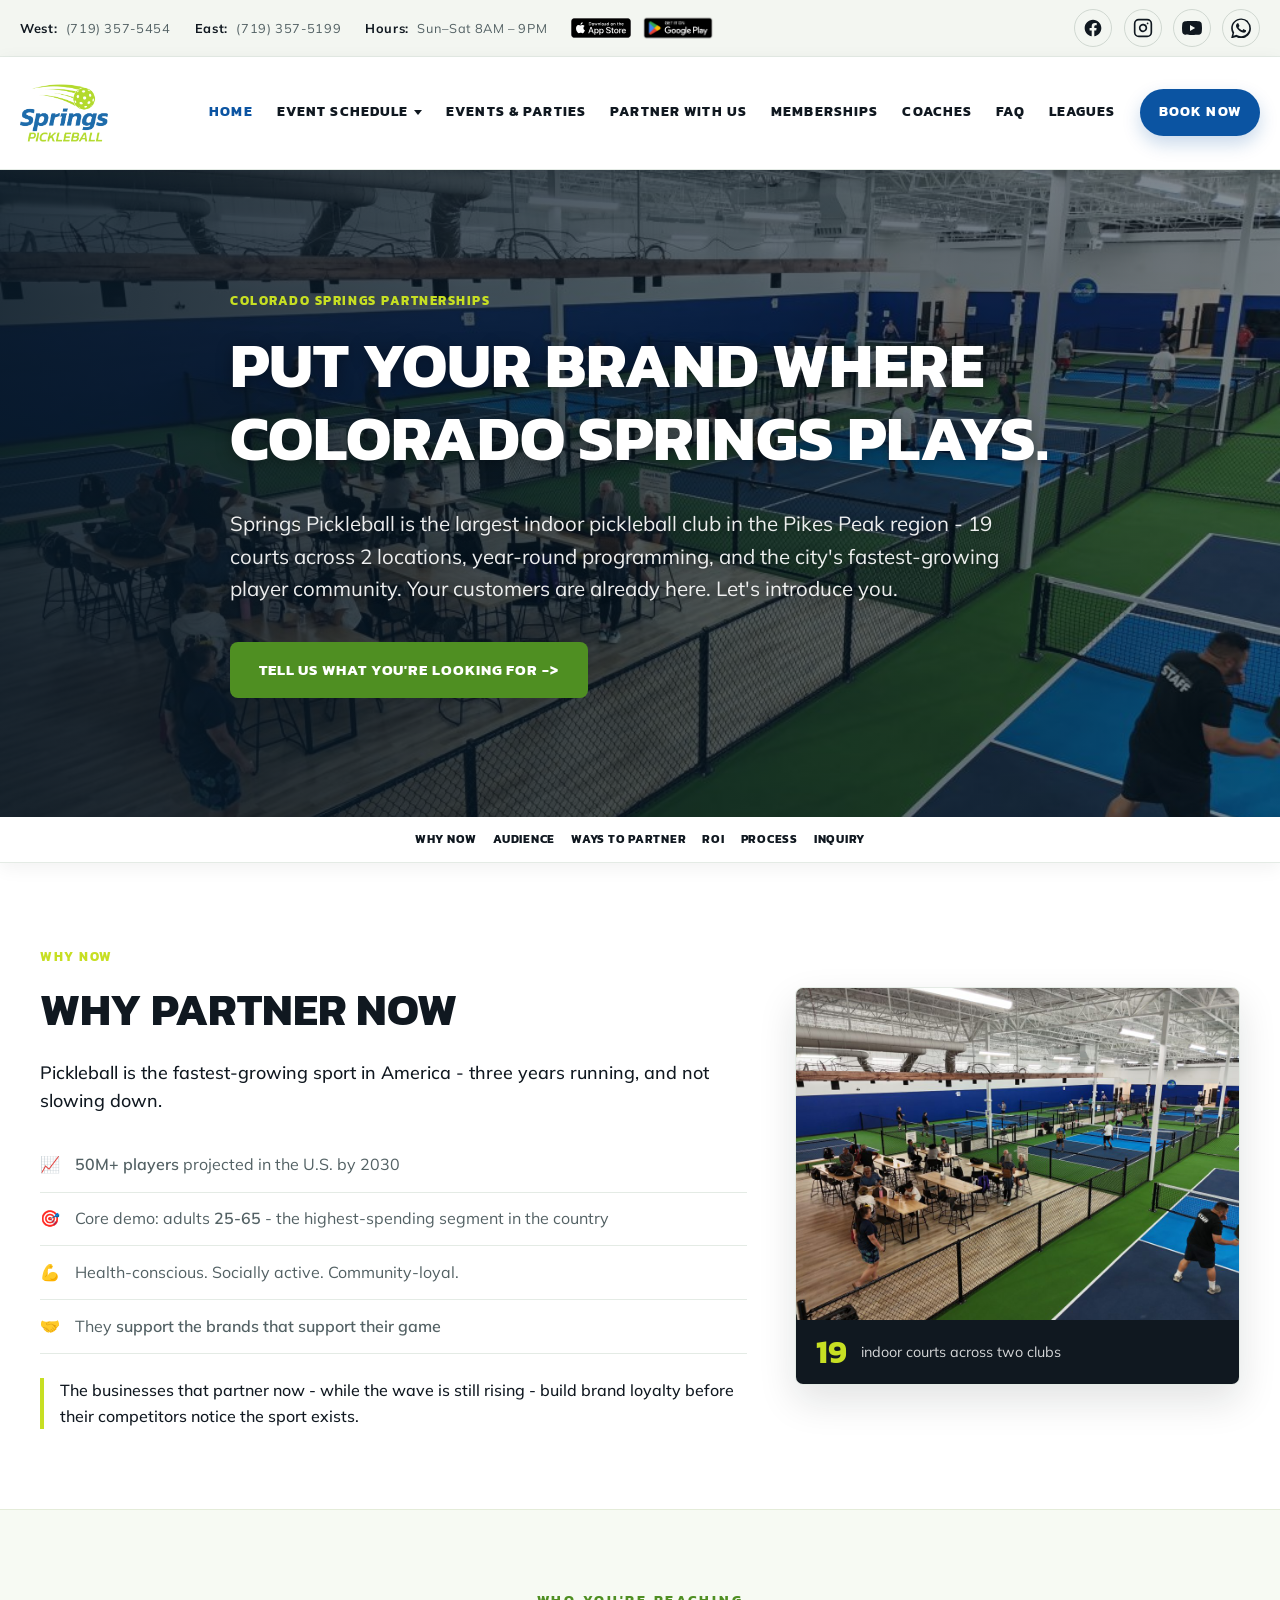
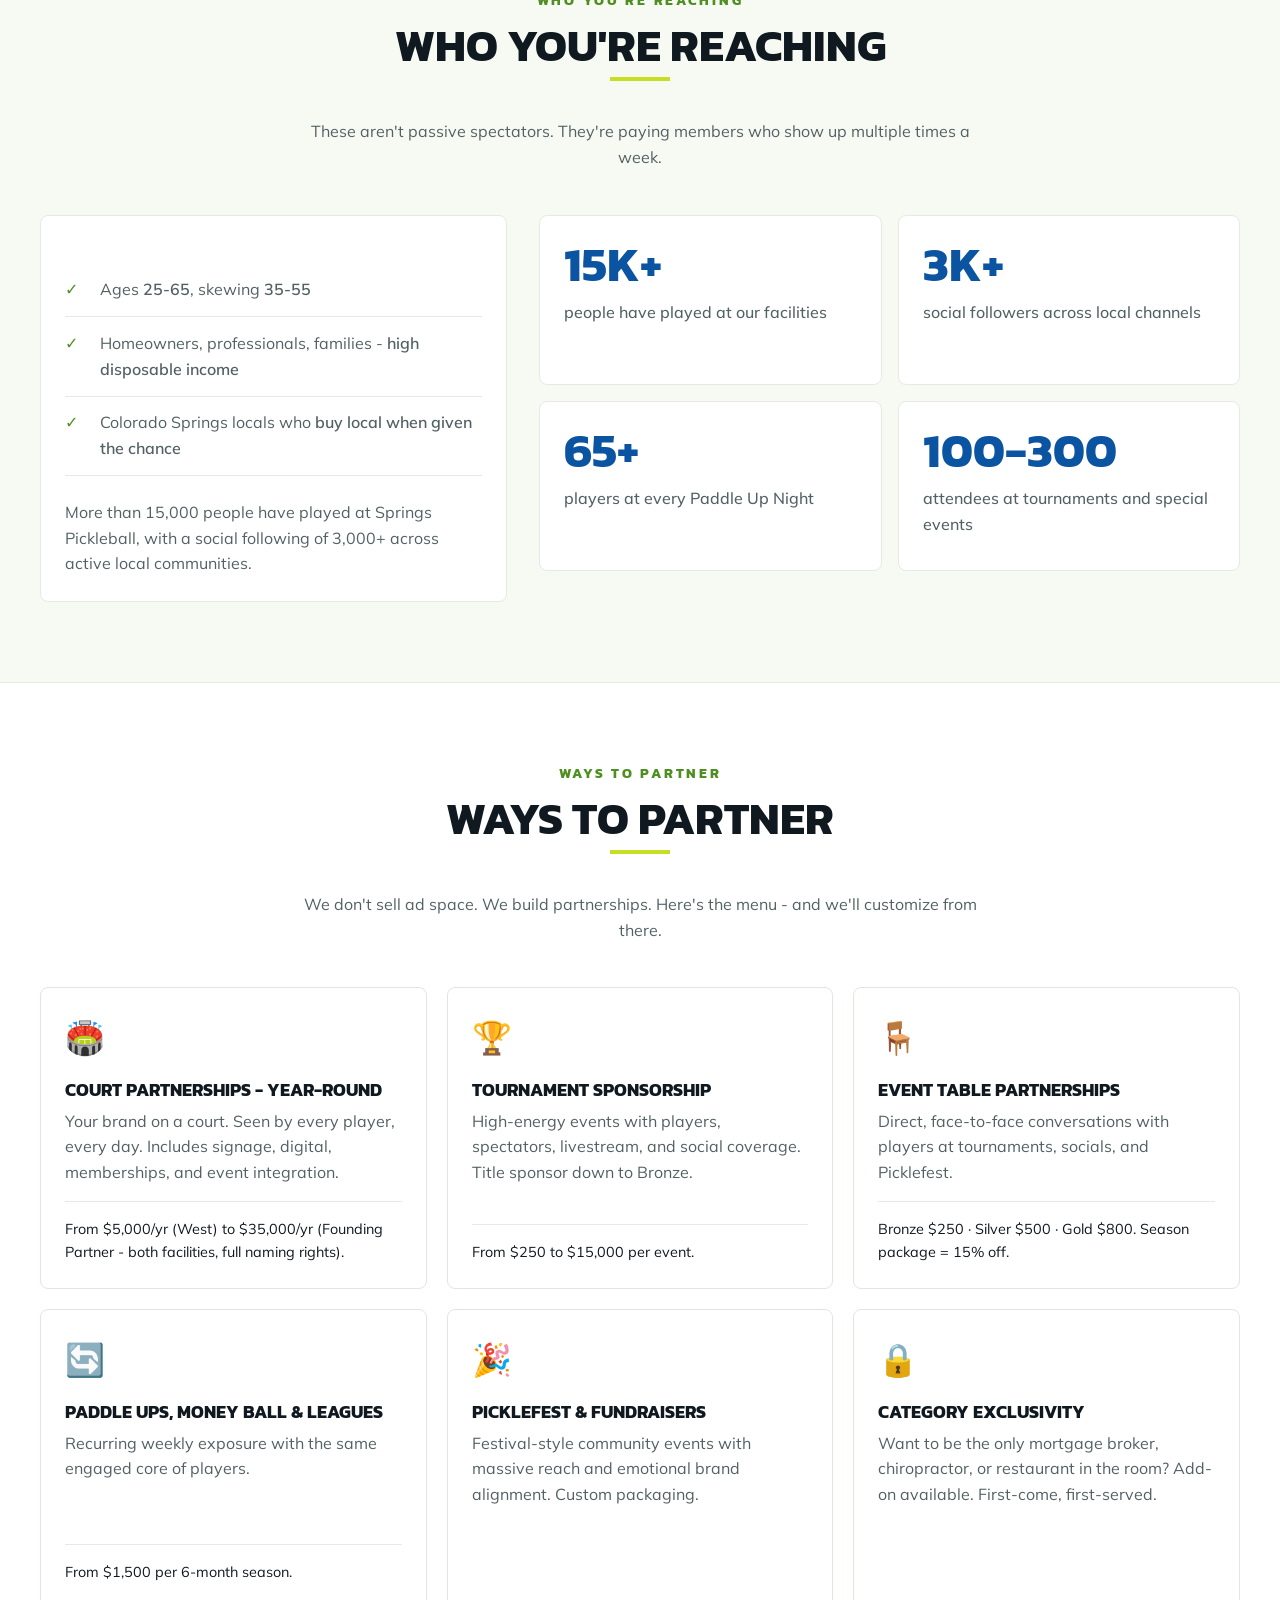
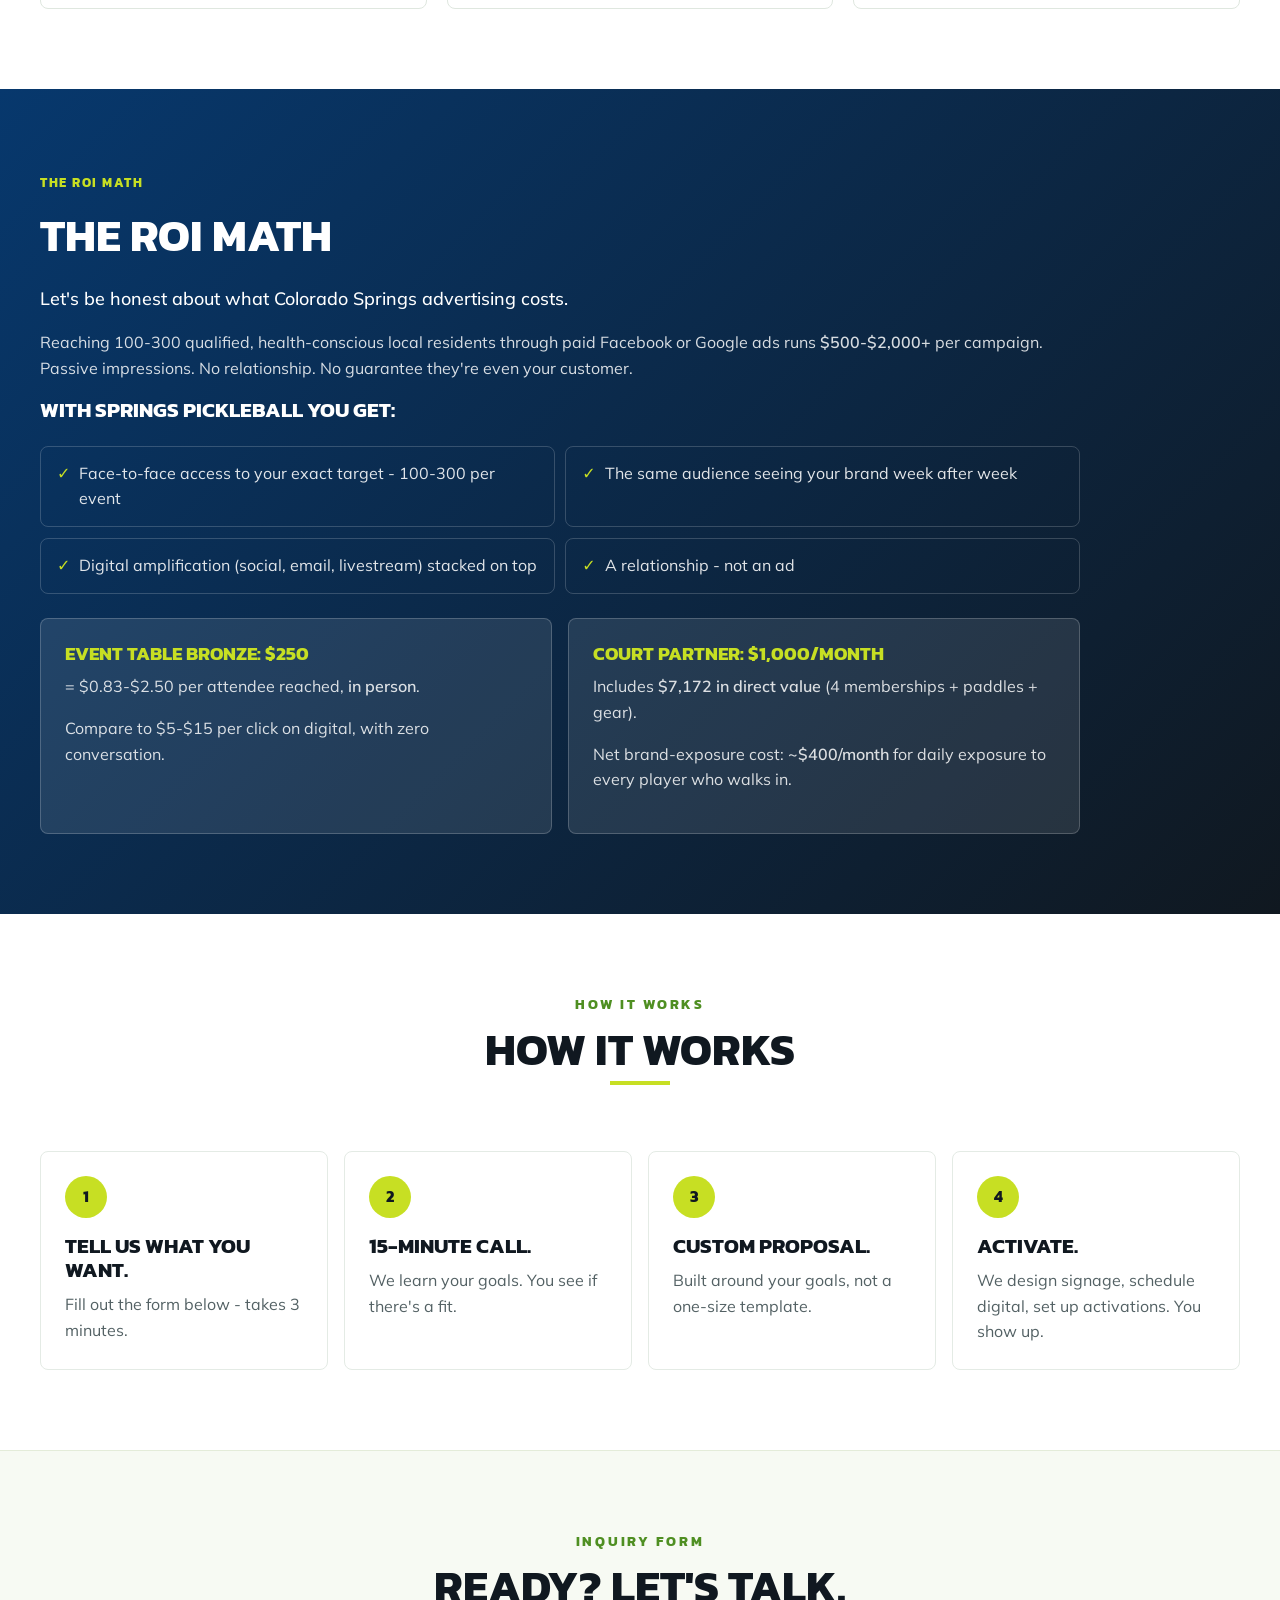
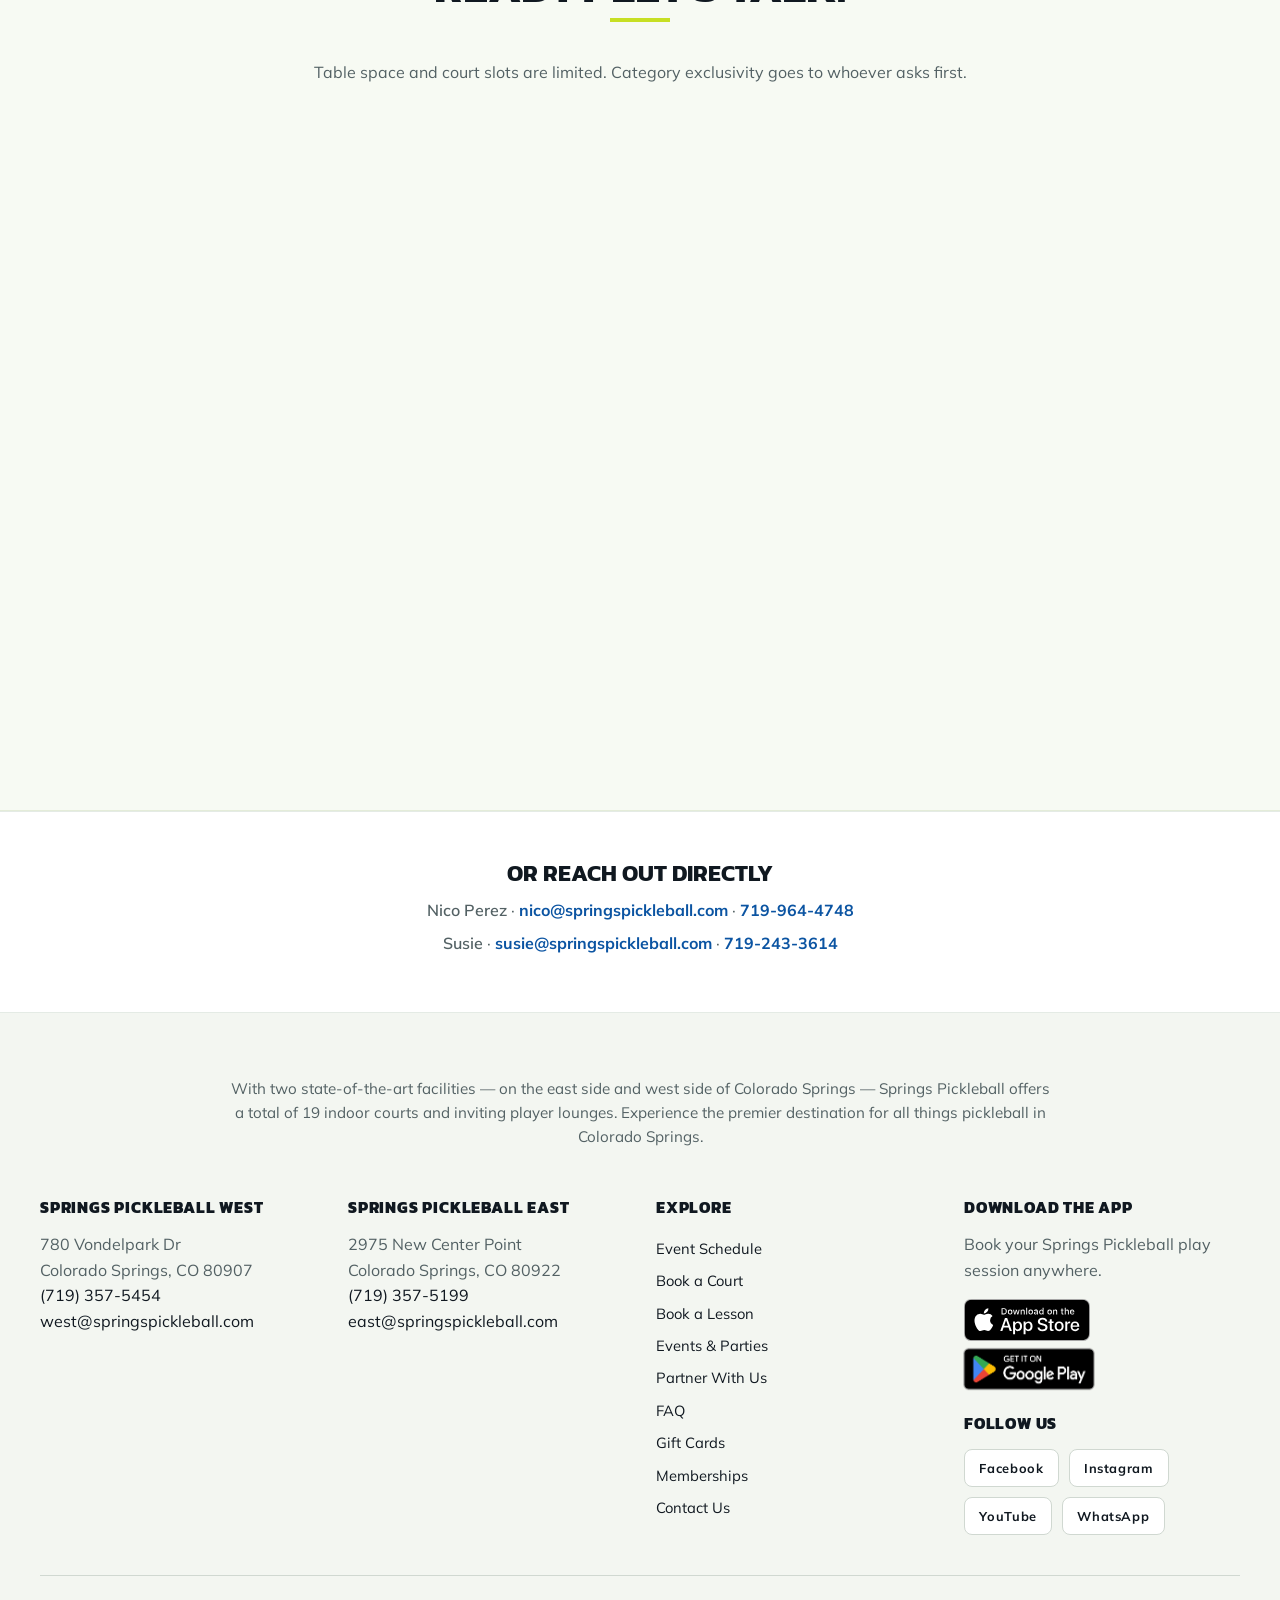
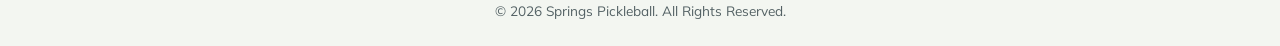
==== commit 01032876: "new leagues and membership announcement" ====
--- a/become-a-sponsor/index.html
+++ b/become-a-sponsor/index.html
@@ -165,7 +165,7 @@
       <li><a href="/memberships.html">Memberships</a></li>
       <li><a href="/instructors.html">Coaches</a></li>
       <li><a href="/faq.html">FAQ</a></li>
-      <li><a href="https://pcolpickleball.com/" target="_blank" rel="noopener">PCOL</a></li>
+      <li><a href="/leagues.html">Leagues</a></li>
       <li><a href="/book.html" class="nav-cta" data-open-book-modal>Book Now</a></li>
     </ul>
   </div>
--- a/styles.css
+++ b/styles.css
@@ -852,38 +852,25 @@
 }
 .promo-duo-grid {
   display: grid;
-  grid-template-columns: 1fr 1fr;
-  gap: 2.5rem;
+  grid-template-columns: 1fr;
+  gap: 0;
   align-items: start;
   padding-top: 1.5rem;
   padding-bottom: 1.5rem;
 }
-.promo-duo-grid:has(.promo-duo-panel[hidden]) {
-  grid-template-columns: 1fr;
-}
 .promo-duo-panel {
   display: grid;
-  grid-template-columns: minmax(220px, 340px) minmax(0, 1fr);
+  grid-template-columns: minmax(260px, 400px) minmax(0, 1fr);
   gap: 1.25rem;
   align-items: start;
   min-width: 0;
 }
-.promo-duo-panel:not(.promo-duo-panel--divider) {
-  grid-template-columns: minmax(260px, 400px) minmax(0, 1fr);
-}
-.promo-duo-panel--divider {
-  border-left: 1px solid rgba(255,255,255,0.25);
-  padding-left: 2.5rem;
-}
 .promo-duo-media {
   align-self: start;
   border-radius: 8px;
   overflow: hidden;
   box-shadow: 0 12px 32px rgba(0,0,0,0.22);
   aspect-ratio: 600 / 315;
-}
-.promo-duo-panel--divider .promo-duo-media {
-  aspect-ratio: 1672 / 941;
 }
 .promo-duo-media img {
   width: 100%;
@@ -945,22 +932,174 @@
   color: var(--accent-dark);
 }
 
+/* ===== Leagues ===== */
+.leagues-head {
+  background:
+    linear-gradient(90deg, rgba(7,24,38,0.88), rgba(11,84,162,0.6)),
+    url('images/flex_leagues-web.jpg') center/cover no-repeat;
+}
+.league-pcol {
+  display: flex;
+  align-items: center;
+  justify-content: space-between;
+  gap: 1.5rem;
+  padding: 1.6rem;
+  background: var(--white);
+  border: 1px solid #e4ebe5;
+  border-left: 5px solid var(--main);
+  border-radius: 8px;
+  box-shadow: 0 10px 28px rgba(16,24,26,0.06);
+}
+.league-pcol h2 {
+  margin-bottom: 0.35rem;
+}
+.league-pcol p {
+  color: var(--muted);
+  margin: 0;
+}
+.league-pcol .btn {
+  flex: 0 0 auto;
+  white-space: nowrap;
+}
+.league-feature {
+  margin: 0 auto 2rem;
+  max-width: 1100px;
+  overflow: hidden;
+  border-radius: 8px;
+  box-shadow: 0 16px 38px rgba(16,24,26,0.12);
+}
+.league-feature img {
+  width: 100%;
+}
+.league-stats {
+  display: grid;
+  grid-template-columns: repeat(4, minmax(0, 1fr));
+  gap: 1rem;
+  margin-bottom: 3rem;
+}
+.league-stats div {
+  padding: 1.1rem;
+  background: var(--white);
+  border: 1px solid #e4ebe5;
+  border-radius: 8px;
+}
+.league-stats strong {
+  display: block;
+  color: var(--accent);
+  font-family: var(--font-head);
+  font-size: 2rem;
+  line-height: 1;
+}
+.league-stats span {
+  color: var(--muted);
+  font-weight: 700;
+}
+.league-picker {
+  display: grid;
+  grid-template-columns: minmax(220px, 0.85fr) minmax(300px, 1.15fr);
+  gap: 1rem;
+  align-items: end;
+  max-width: 980px;
+  margin: 0 auto;
+  padding: 1.4rem;
+  background: var(--white);
+  border: 1px solid #dfe8dc;
+  border-top: 5px solid var(--main);
+  border-radius: 8px;
+  box-shadow: 0 16px 36px rgba(16,24,26,0.08);
+}
+.league-picker-copy {
+  align-self: center;
+}
+.league-picker-copy h2 {
+  margin-bottom: 0.35rem;
+}
+.league-picker-copy p {
+  color: var(--muted);
+  margin: 0;
+}
+.league-picker-control label {
+  display: block;
+  margin-bottom: 0.45rem;
+  color: var(--black);
+  font-family: var(--font-head);
+  font-size: 0.82rem;
+  font-weight: 800;
+  letter-spacing: 0.06em;
+  text-transform: uppercase;
+}
+.league-picker-control select {
+  width: 100%;
+  min-height: 54px;
+  padding: 0 3rem 0 1rem;
+  color: var(--black);
+  background:
+    linear-gradient(45deg, transparent 50%, var(--accent) 50%) right 1.3rem center / 7px 7px no-repeat,
+    linear-gradient(135deg, var(--accent) 50%, transparent 50%) right 0.95rem center / 7px 7px no-repeat,
+    var(--gray);
+  border: 1px solid #d8e1d5;
+  border-radius: 8px;
+  font: 700 1rem var(--font-body);
+  appearance: none;
+}
+.league-picker-control select:focus {
+  border-color: var(--accent);
+  box-shadow: 0 0 0 3px rgba(11,84,162,0.14);
+  outline: none;
+}
+.league-picker-result {
+  min-height: 96px;
+  padding: 1rem;
+  background: #f8fbf5;
+  border: 1px solid #e0eadb;
+  border-radius: 8px;
+}
+.league-picker-result span,
+.league-picker-result small {
+  display: block;
+  color: var(--muted);
+  font-weight: 700;
+}
+.league-picker-result span {
+  color: var(--accent);
+  font-family: var(--font-head);
+  font-size: 0.76rem;
+  letter-spacing: 0.08em;
+  text-transform: uppercase;
+}
+.league-picker-result strong {
+  display: block;
+  margin: 0.15rem 0;
+  color: var(--black);
+  font-family: var(--font-head);
+  font-size: 1.25rem;
+  line-height: 1.2;
+  text-transform: uppercase;
+}
+.league-picker-cta {
+  align-self: stretch;
+  display: flex;
+  align-items: center;
+  justify-content: center;
+  text-align: center;
+}
+.league-picker-cta.disabled {
+  background: #d8e1d5;
+  color: var(--muted) !important;
+  cursor: not-allowed;
+  box-shadow: none;
+  transform: none;
+}
+
 @media (max-width: 920px) {
   .promo-duo-grid {
     grid-template-columns: 1fr;
     gap: 2rem;
   }
-  .promo-duo-panel--divider {
-    border-left: none;
-    padding-left: 0;
-    border-top: 1px solid rgba(255,255,255,0.25);
-    padding-top: 2rem;
-  }
 }
 
 @media (max-width: 560px) {
-  .promo-duo-panel,
-  .promo-duo-panel:not(.promo-duo-panel--divider) {
+  .promo-duo-panel {
     grid-template-columns: 1fr;
   }
   .promo-duo-kicker {
@@ -970,6 +1109,26 @@
   .promo-duo-cta {
     display: block;
     text-align: center;
+  }
+}
+
+@media (max-width: 760px) {
+  .league-pcol {
+    align-items: flex-start;
+    flex-direction: column;
+  }
+  .league-pcol .btn {
+    width: 100%;
+    text-align: center;
+  }
+  .league-stats {
+    grid-template-columns: repeat(2, minmax(0, 1fr));
+  }
+  .league-picker {
+    grid-template-columns: 1fr;
+  }
+  .league-picker-cta {
+    min-height: 52px;
   }
 }
 
@@ -1924,77 +2083,8 @@
     url('images/corporate-group.png') center/cover no-repeat;
 }
 
-/* ===== ReConnect retreat page ===== */
-.reconnect-head {
-  background:
-    linear-gradient(90deg, rgba(7,24,38,0.88), rgba(7,24,38,0.48)),
-    url('images/west-overview-people.jpg') center/cover no-repeat;
-}
-.reconnect-head .hero-ctas .btn-outline {
-  color: var(--white);
-  border-color: var(--main);
-}
-.reconnect-head .hero-ctas .btn-outline:hover {
-  color: var(--black);
-}
-.reconnect-intro {
-  display: grid;
-  gap: 1.5rem;
-  grid-template-columns: repeat(2, minmax(0, 1fr));
-}
-.reconnect-panel {
-  background: var(--white);
-  border: 1px solid #dfe7df;
-  border-top: 5px solid var(--main);
-  border-radius: 8px;
-  box-shadow: 0 8px 22px rgba(16,24,26,0.05);
-  padding: 1.75rem;
-}
-.reconnect-panel h3 {
-  color: var(--accent-dark);
-}
-.reconnect-panel p:last-child {
-  margin-bottom: 0;
-}
-.reconnect-included .card {
-  min-height: 100%;
-}
-.reconnect-schedule {
-  display: grid;
-  gap: 1.25rem;
-  margin: 0 auto;
-  max-width: 920px;
-}
-.reconnect-schedule .event {
-  margin-bottom: 0;
-}
-.reconnect-schedule ul {
-  list-style: none;
-  margin: 1rem 0 0;
-  padding: 0;
-}
-.reconnect-schedule li {
-  border-top: 1px solid #eef2ef;
-  color: var(--muted);
-  padding: 0.75rem 0;
-}
-.reconnect-schedule li:last-child {
-  padding-bottom: 0;
-}
-.reconnect-schedule strong {
-  color: var(--black);
-}
-.reconnect-cta {
-  background:
-    linear-gradient(90deg, rgba(7,24,38,0.88), rgba(7,24,38,0.50)),
-    url('images/west-close-people.jpg') center/cover no-repeat;
-}
-
 @media (max-width: 960px) {
   .package-grid {
-    grid-template-columns: 1fr;
-  }
-  .reconnect-intro {
     grid-template-columns: 1fr;
   }
 }
@@ -2027,18 +2117,6 @@
   display: flex;
   flex-wrap: wrap;
   gap: 0.45rem 0.65rem;
-}
-.plan-title-promo {
-  background: var(--main);
-  border-radius: 999px;
-  color: var(--black);
-  display: inline-flex;
-  font-family: var(--font-head);
-  font-size: 0.68rem;
-  font-weight: 800;
-  line-height: 1.1;
-  padding: 0.28rem 0.65rem;
-  text-transform: uppercase;
 }
 .plan-unlimited_plus {
   grid-column: 2;
@@ -2241,29 +2319,6 @@
   margin-top: 1.5rem;
 }
 
-.membership-promo-banner {
-  padding: 2.25rem 0 0;
-  background: var(--white);
-}
-.membership-promo-card {
-  display: block;
-  max-width: 980px;
-  margin: 0 auto;
-  border-radius: 10px;
-  overflow: hidden;
-  border-top: 4px solid var(--main);
-  box-shadow: 0 14px 34px rgba(7,24,38,0.16);
-  transition: transform 0.2s ease, box-shadow 0.2s ease;
-}
-.membership-promo-card:hover {
-  transform: translateY(-2px);
-  box-shadow: 0 18px 40px rgba(7,24,38,0.22);
-}
-.membership-promo-card img {
-  width: 100%;
-  height: auto;
-  display: block;
-}
 .instructors-head {
   background:
     linear-gradient(90deg, rgba(7,24,38,0.88), rgba(7,24,38,0.46)),
@@ -2445,6 +2500,28 @@
   border-radius: 8px;
   box-shadow: 0 14px 34px rgba(7,24,38,0.16);
 }
+.membership-price-notice {
+  align-items: stretch;
+  overflow: hidden;
+  padding: 0;
+}
+.membership-price-notice-media {
+  flex: 0 1 52%;
+  min-width: 280px;
+  background: #071826;
+}
+.membership-price-notice-media img {
+  display: block;
+  width: 100%;
+  height: auto;
+}
+.membership-price-notice .membership-special-copy {
+  display: flex;
+  flex: 1 1 320px;
+  flex-direction: column;
+  justify-content: center;
+  padding: 1.4rem 1.5rem;
+}
 .membership-special-copy h2 {
   color: var(--white);
   margin: 0.25rem 0;
@@ -2470,6 +2547,14 @@
   .membership-special {
     align-items: flex-start;
     flex-direction: column;
+  }
+  .membership-price-notice-media {
+    flex-basis: auto;
+    min-width: 0;
+    width: 100%;
+  }
+  .membership-price-notice .membership-special-copy {
+    width: 100%;
   }
   .membership-special-ctas {
     width: 100%;
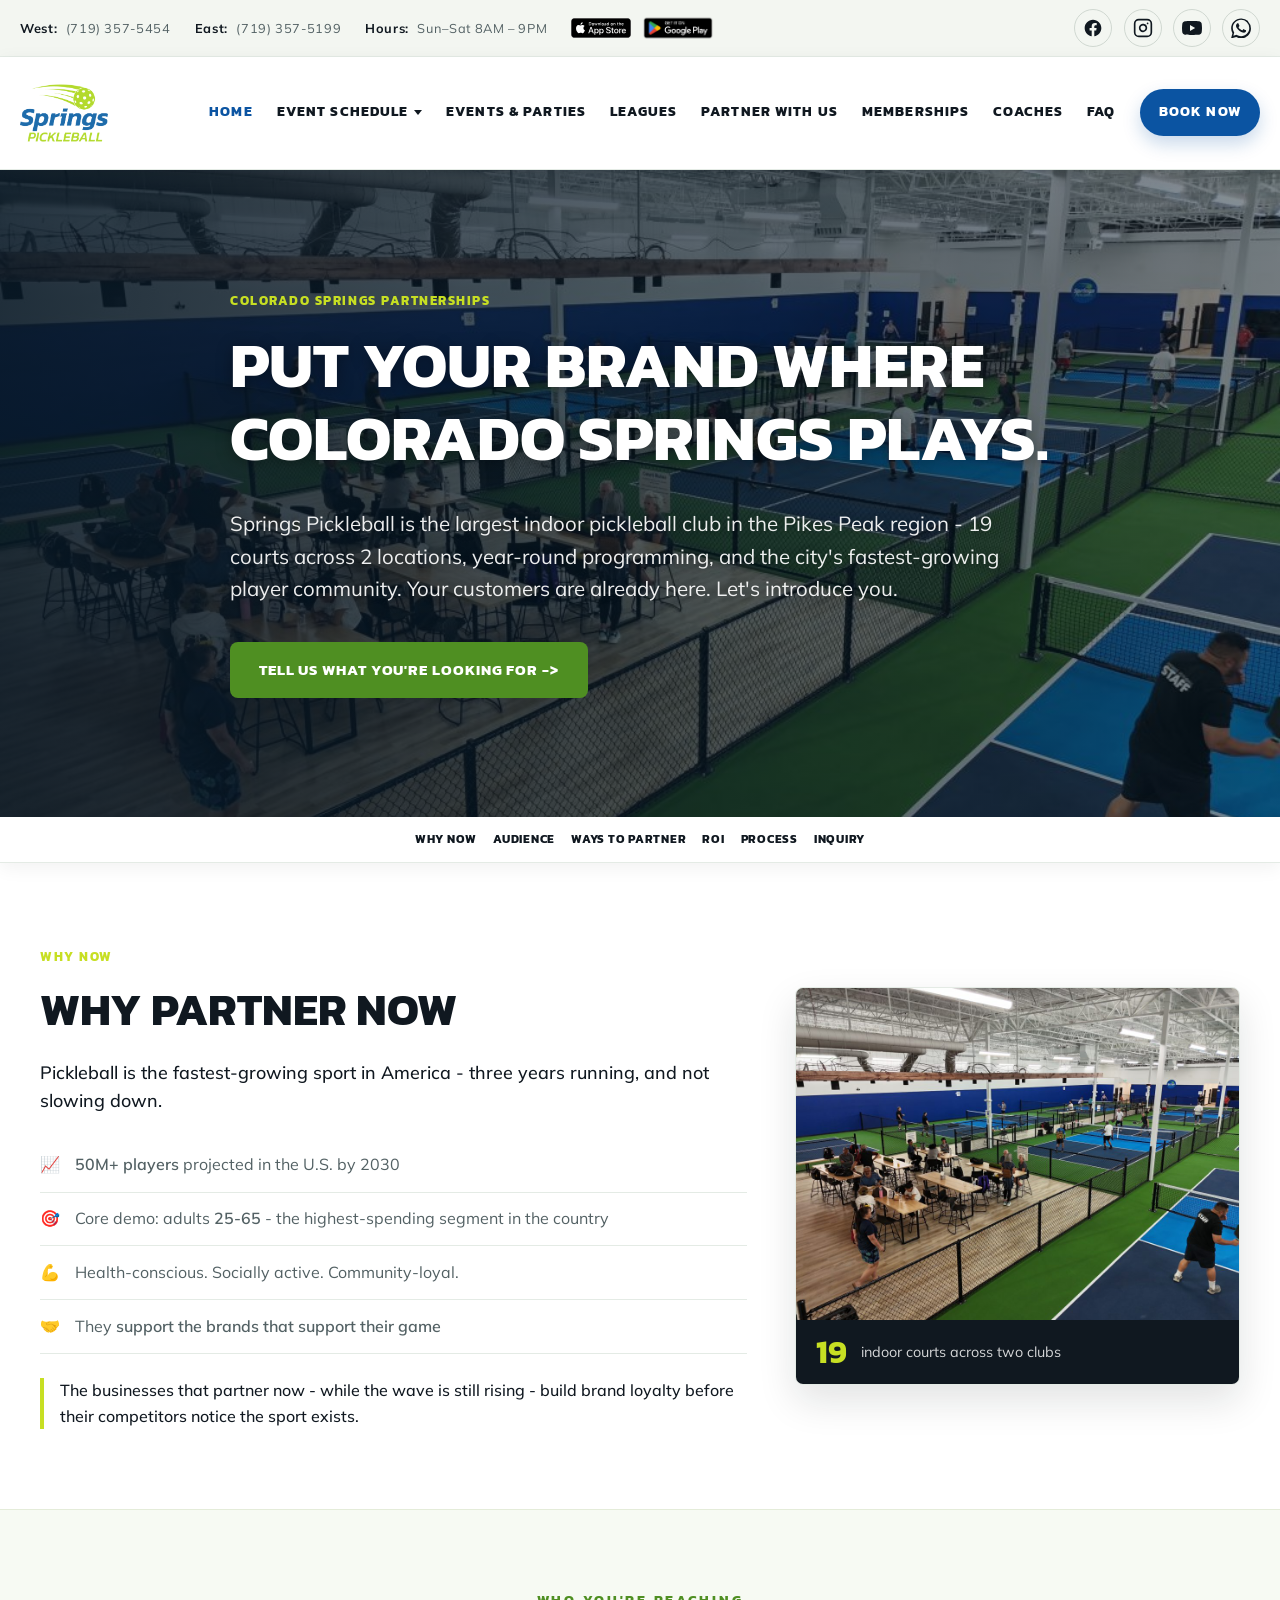
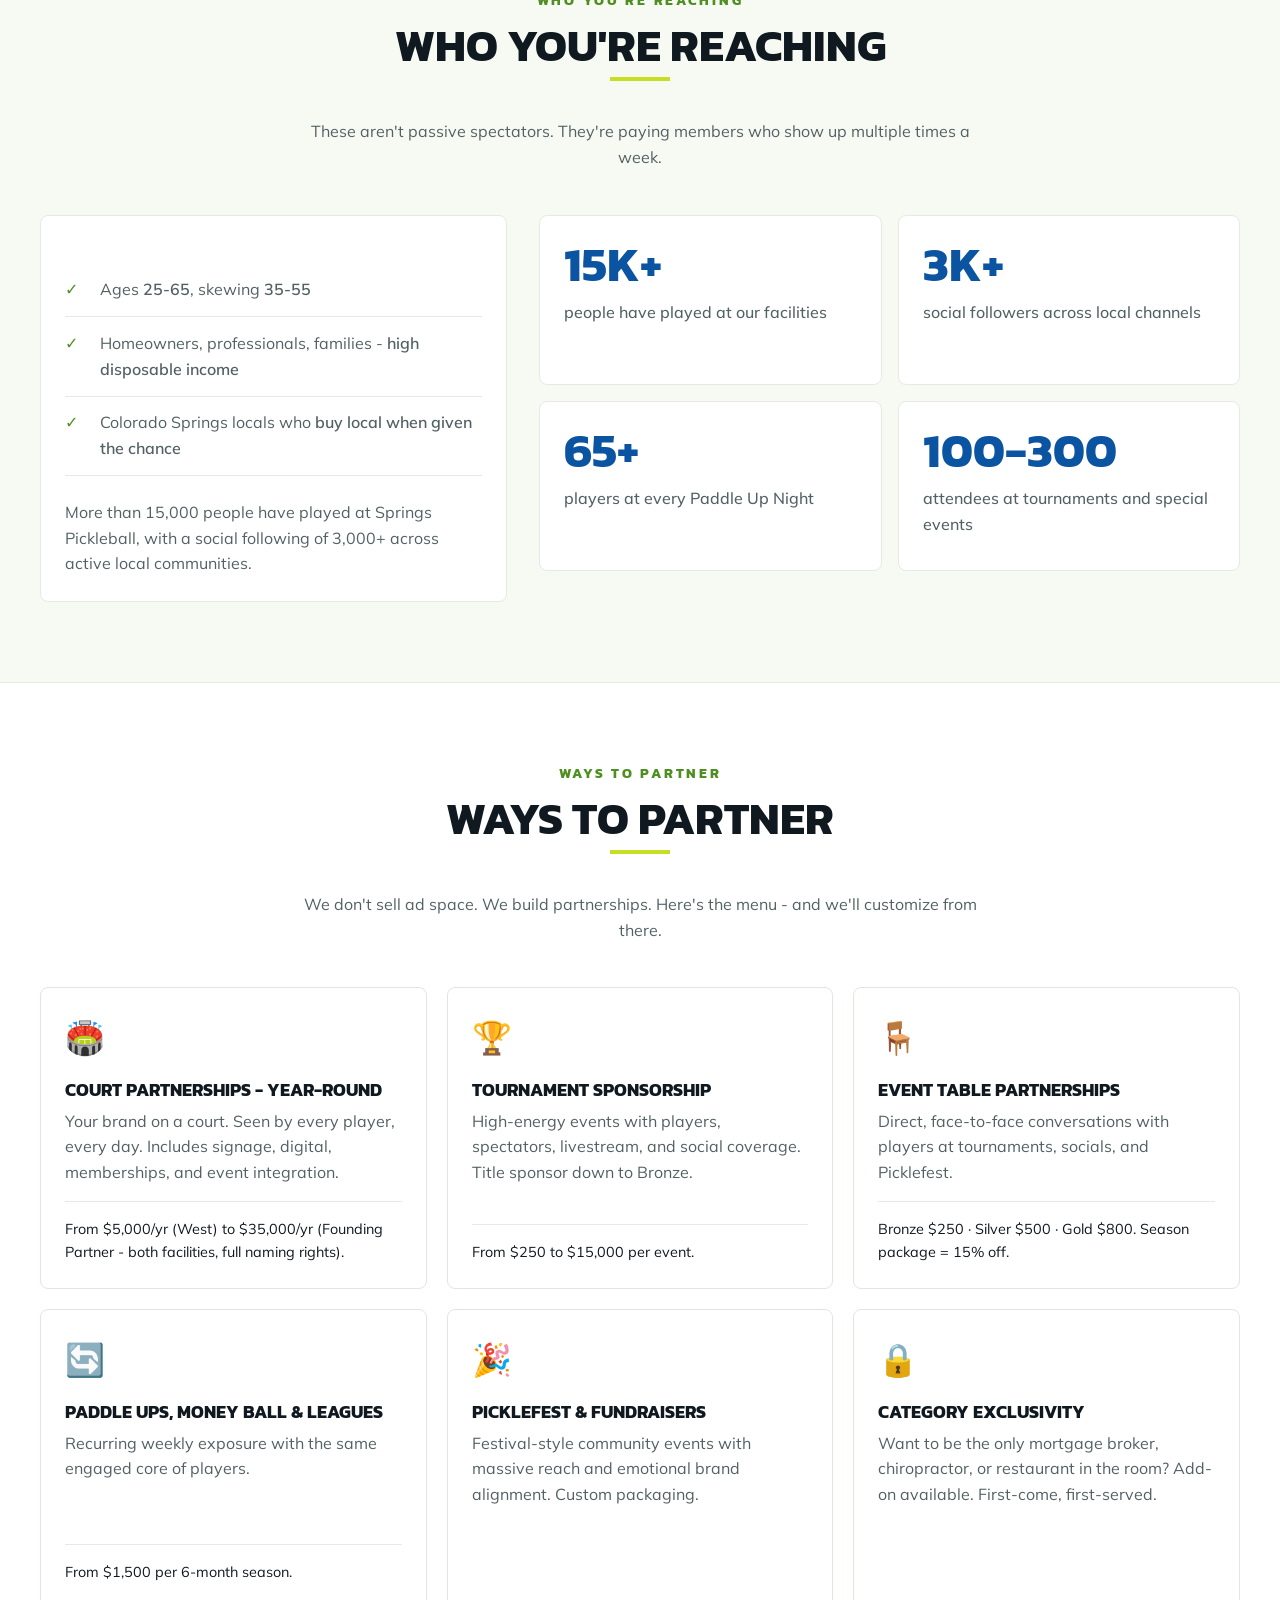
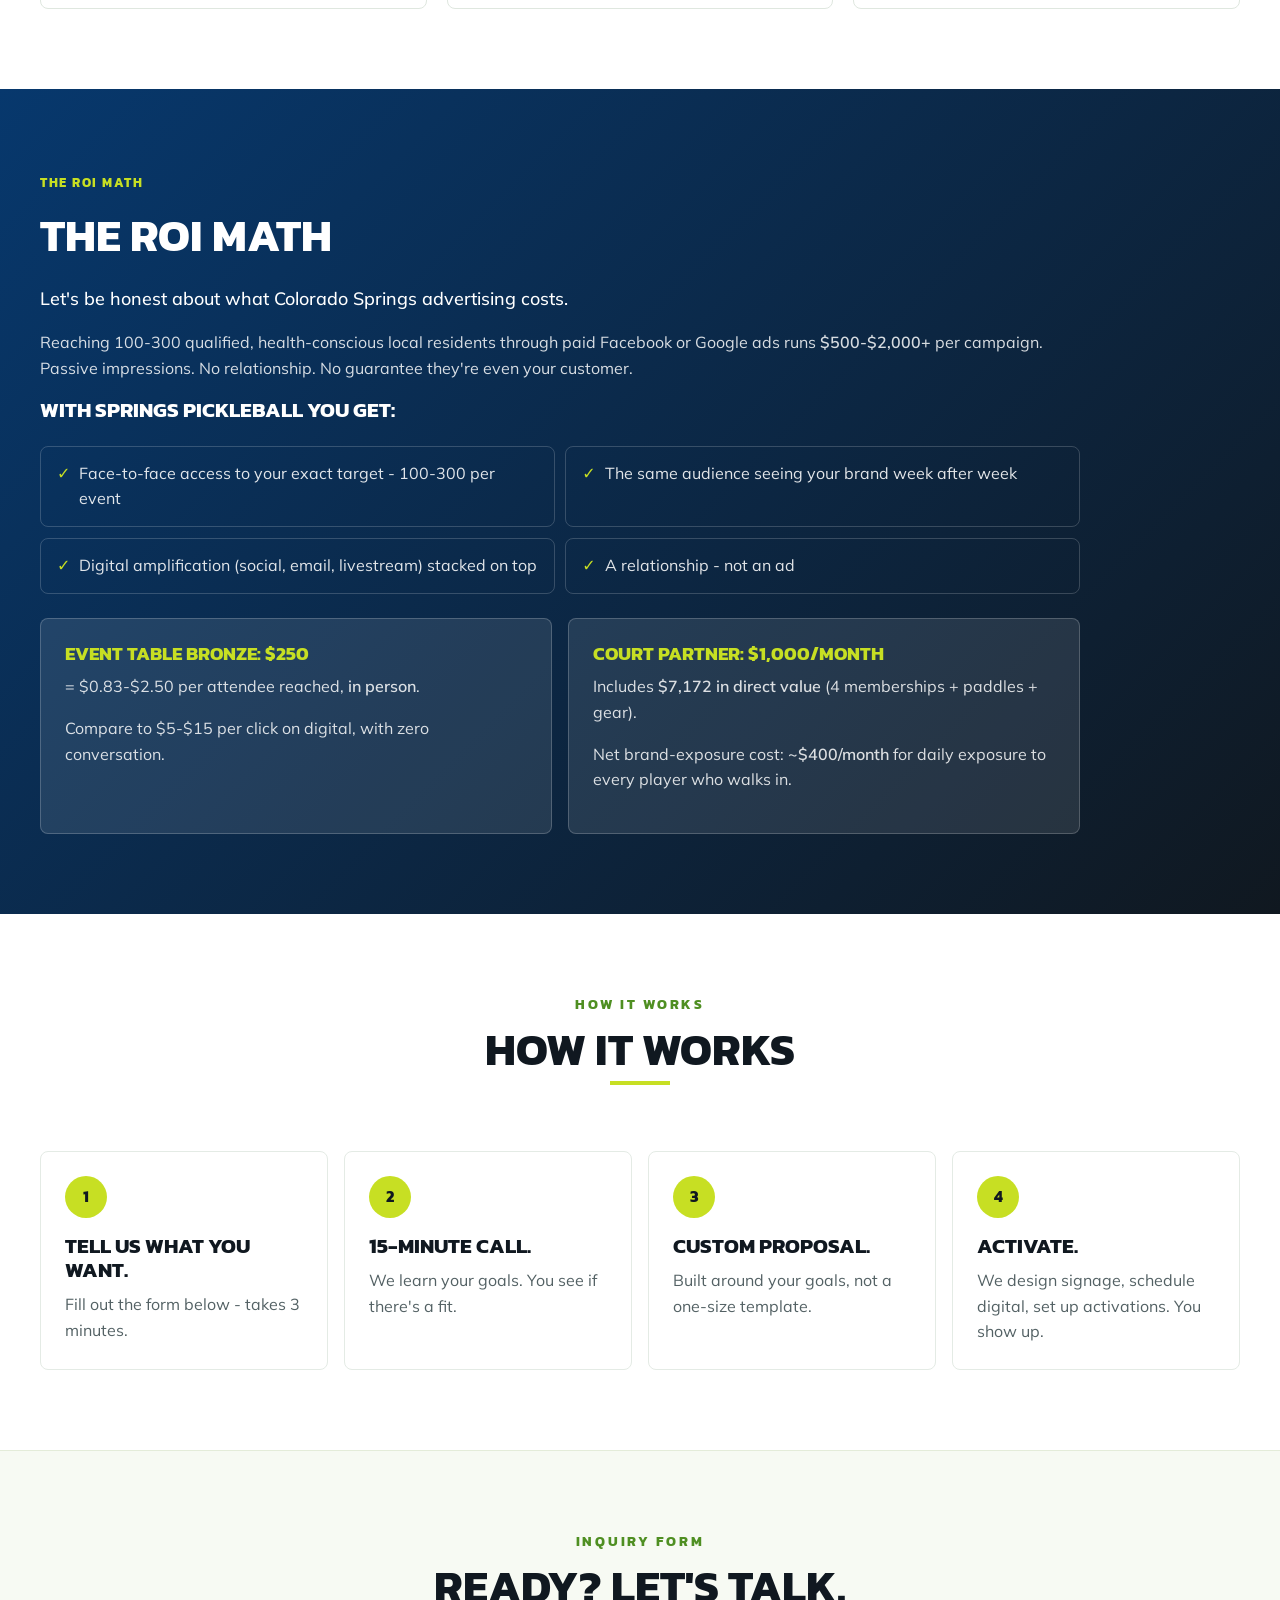
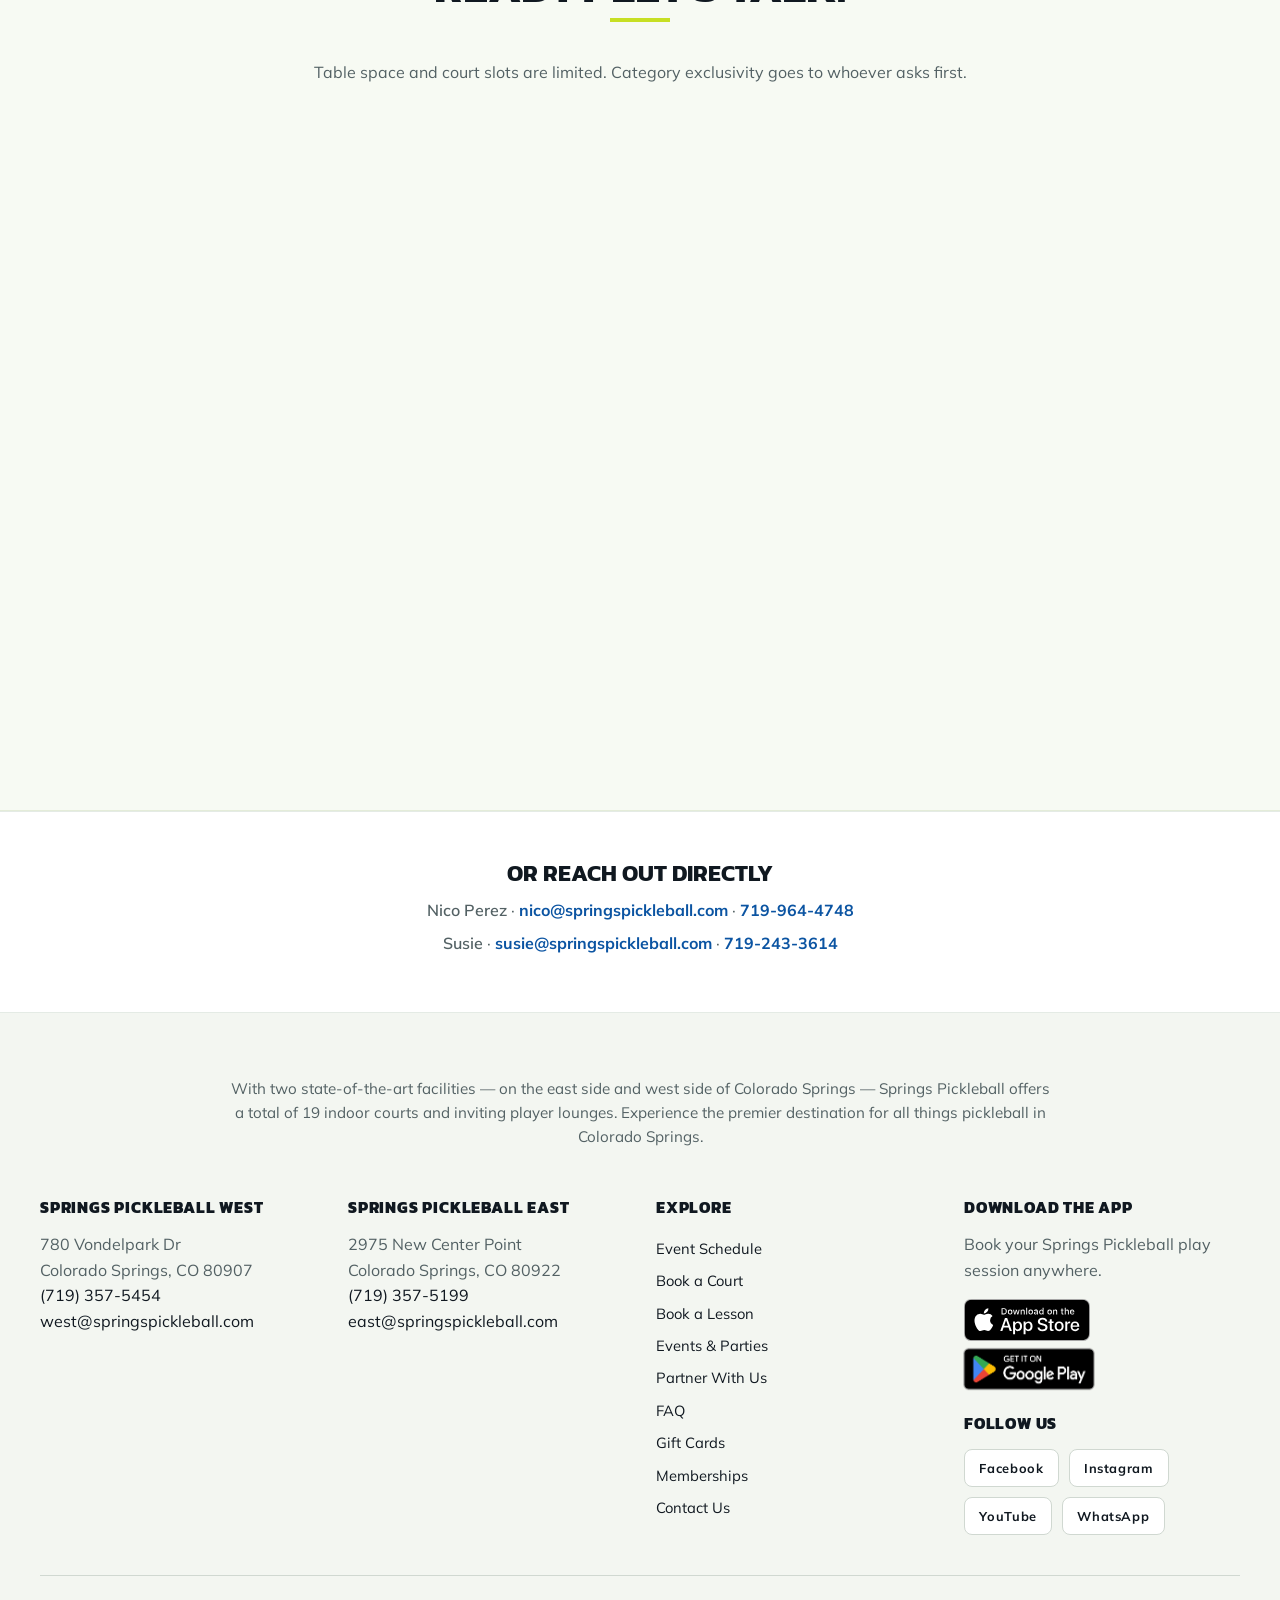
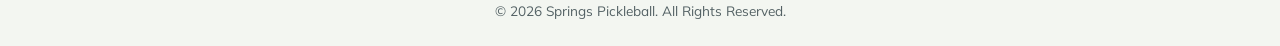
==== commit 82cd5256: "move leagues in nav" ====
--- a/become-a-sponsor/index.html
+++ b/become-a-sponsor/index.html
@@ -161,11 +161,11 @@
         </div>
       </li>
       <li><a href="/events-parties.html">Events &amp; Parties</a></li>
+      <li><a href="/leagues.html">Leagues</a></li>
       <li><a href="/become-a-sponsor/">Partner With Us</a></li>
       <li><a href="/memberships.html">Memberships</a></li>
       <li><a href="/instructors.html">Coaches</a></li>
       <li><a href="/faq.html">FAQ</a></li>
-      <li><a href="/leagues.html">Leagues</a></li>
       <li><a href="/book.html" class="nav-cta" data-open-book-modal>Book Now</a></li>
     </ul>
   </div>
--- a/styles.css
+++ b/styles.css
@@ -939,27 +939,42 @@
     url('images/flex_leagues-web.jpg') center/cover no-repeat;
 }
 .league-pcol {
-  display: flex;
-  align-items: center;
-  justify-content: space-between;
-  gap: 1.5rem;
-  padding: 1.6rem;
+  display: grid;
+  grid-template-columns: minmax(300px, 0.8fr) minmax(360px, 1.2fr);
+  gap: 0;
+  align-items: stretch;
+  overflow: hidden;
+  padding: 0;
   background: var(--white);
   border: 1px solid #e4ebe5;
-  border-left: 5px solid var(--main);
+  border-top: 5px solid var(--main);
   border-radius: 8px;
   box-shadow: 0 10px 28px rgba(16,24,26,0.06);
+}
+.league-pcol-copy {
+  display: flex;
+  flex-direction: column;
+  justify-content: center;
+  padding: 1.75rem;
 }
 .league-pcol h2 {
   margin-bottom: 0.35rem;
 }
 .league-pcol p {
   color: var(--muted);
-  margin: 0;
+  margin-bottom: 1.1rem;
 }
 .league-pcol .btn {
-  flex: 0 0 auto;
+  align-self: flex-start;
   white-space: nowrap;
+}
+.league-pcol-media {
+  background: var(--black);
+}
+.league-pcol-media img {
+  display: block;
+  width: 100%;
+  height: auto;
 }
 .league-feature {
   margin: 0 auto 2rem;
@@ -1115,7 +1130,7 @@
 @media (max-width: 760px) {
   .league-pcol {
     align-items: flex-start;
-    flex-direction: column;
+    grid-template-columns: 1fr;
   }
   .league-pcol .btn {
     width: 100%;
